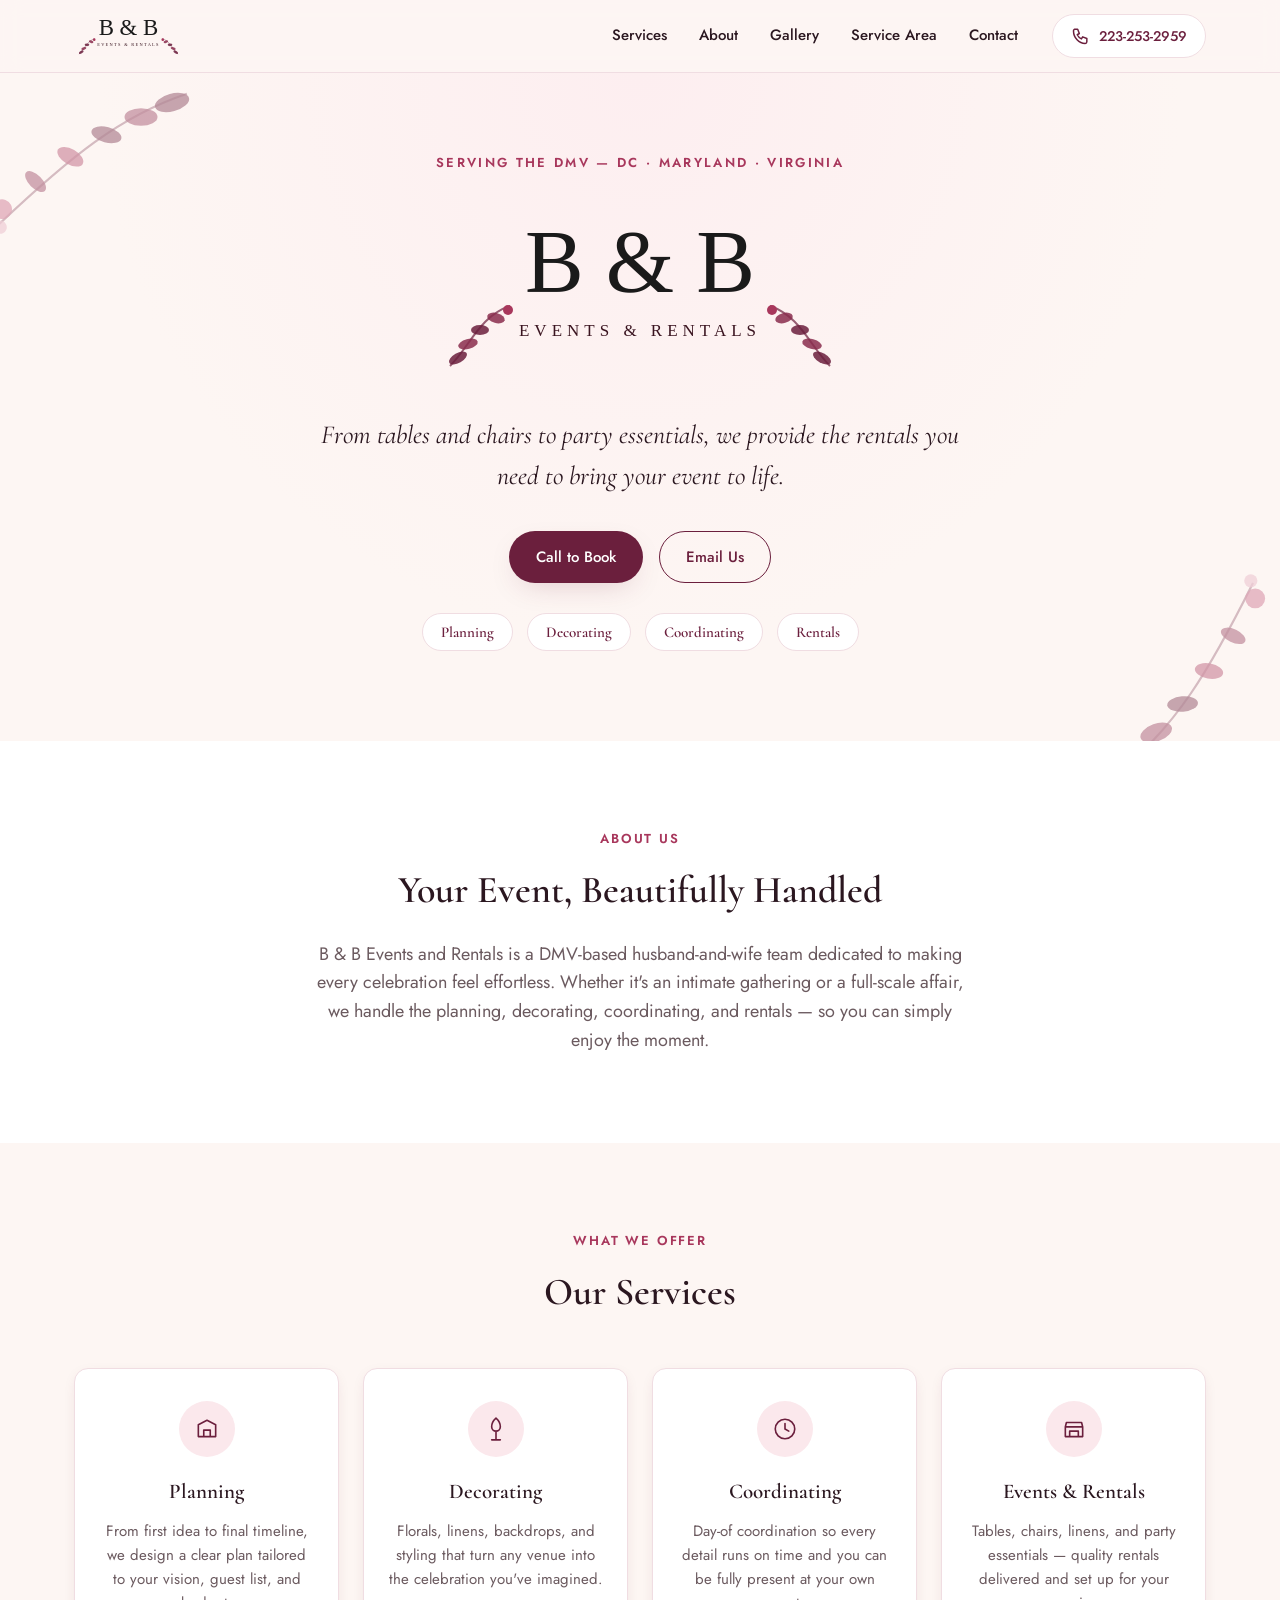
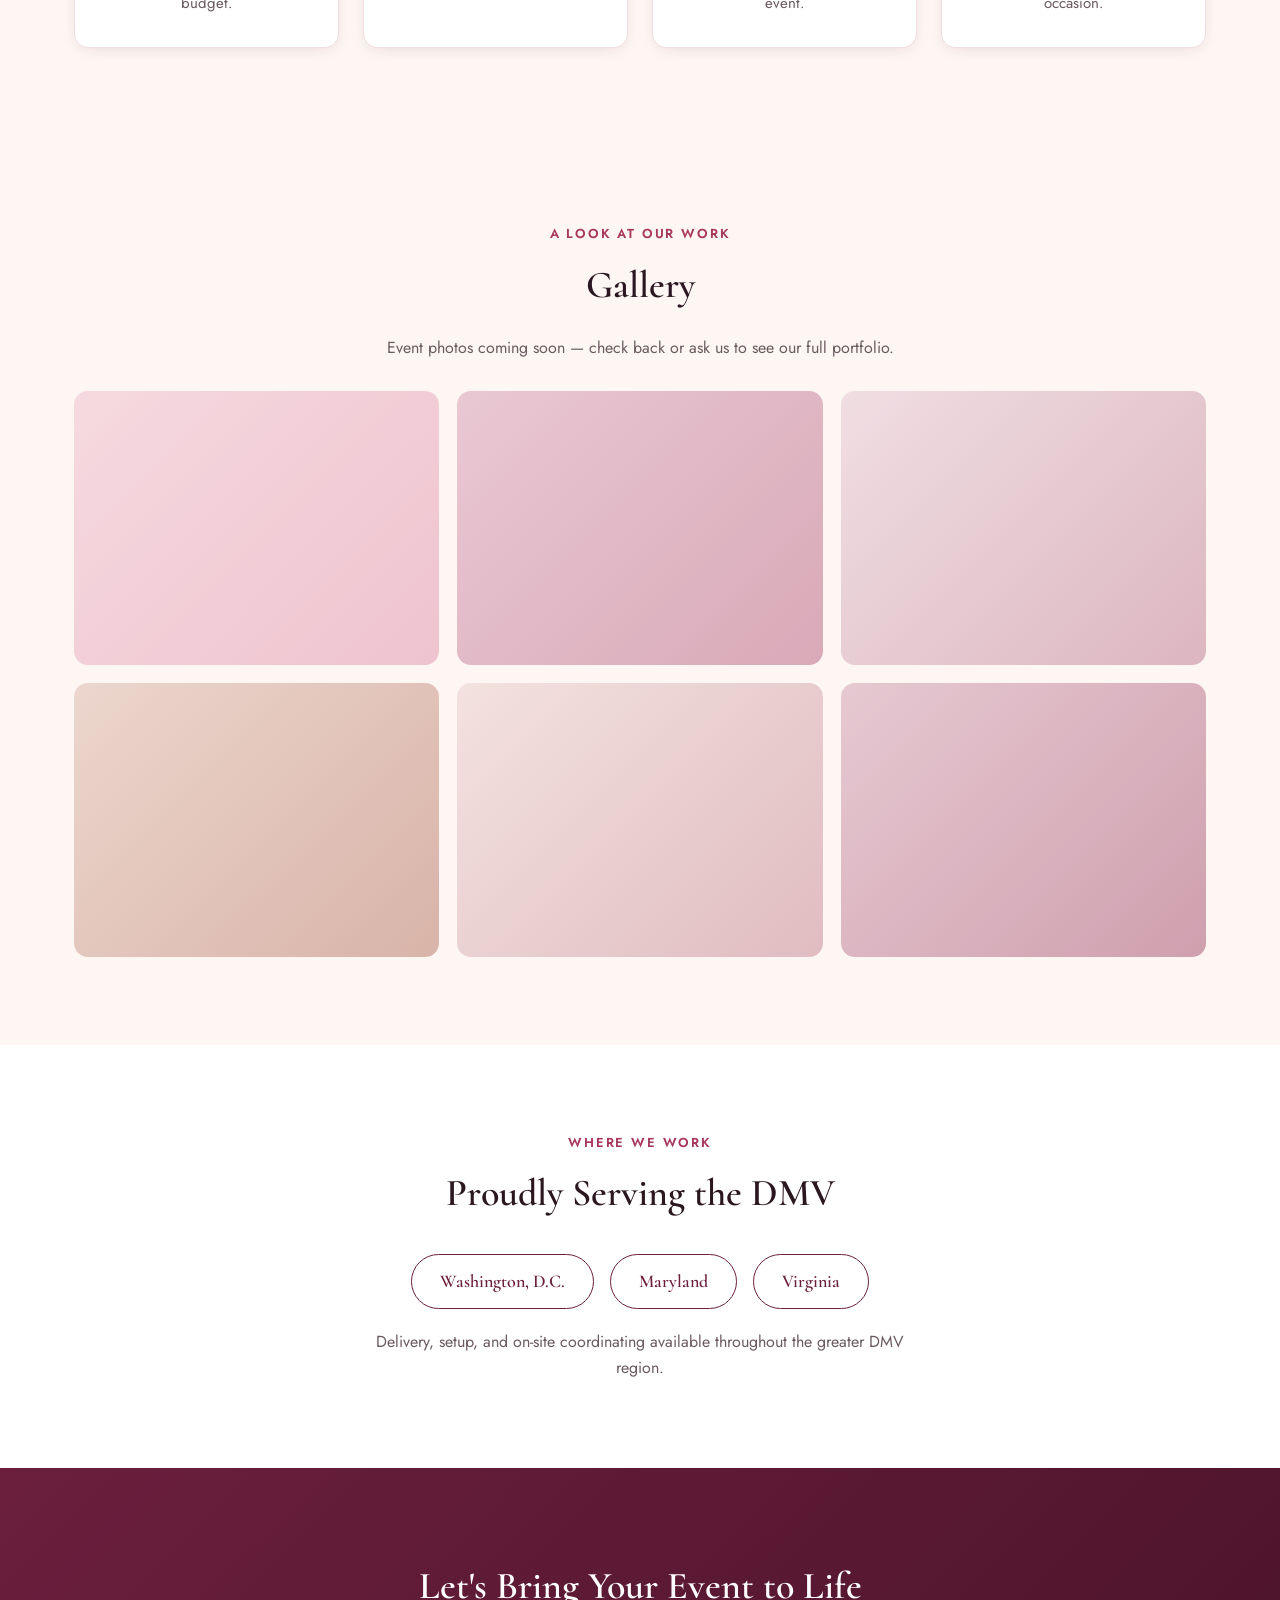
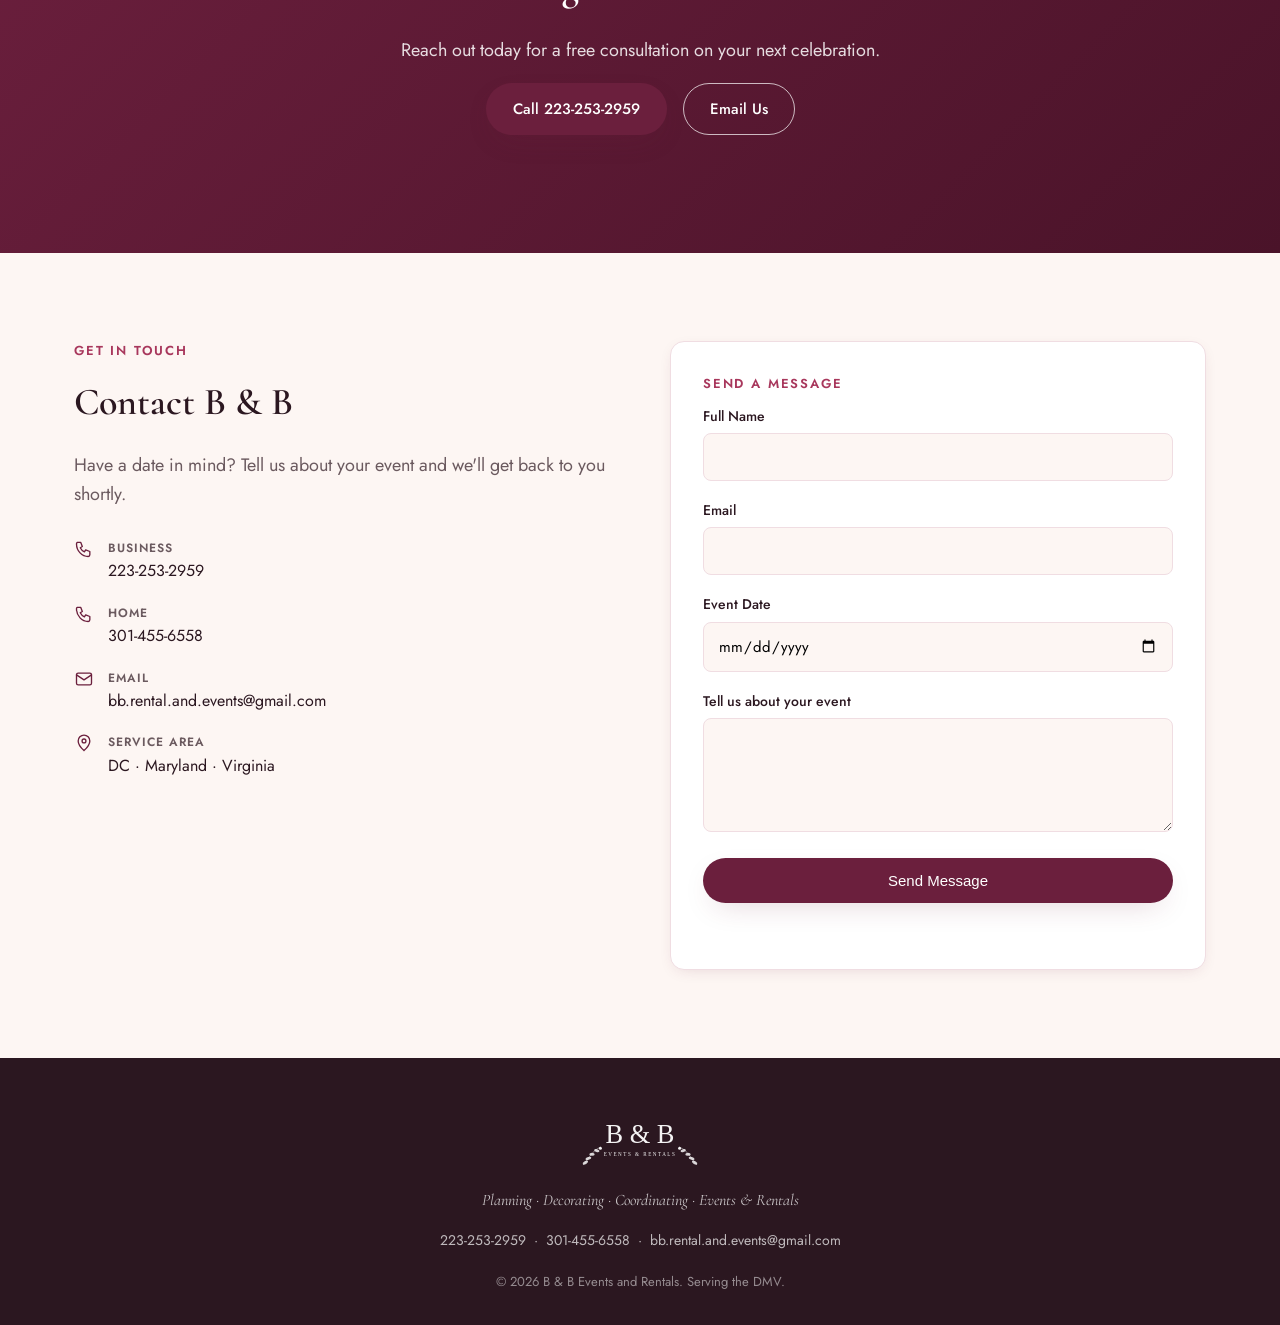
==== index.html @ 70ae2316 "Initial site: B & B Events and Rentals marketing site + flyer Static single-page site (planning/deco" ====
<!DOCTYPE html>
<html lang="en">
<head>
<meta charset="UTF-8">
<meta name="viewport" content="width=device-width, initial-scale=1">
<title>B &amp; B Events and Rentals | DMV Event Planning, Decorating &amp; Party Rentals</title>
<meta name="description" content="B &amp; B Events and Rentals — event planning, decorating, coordinating, and party rentals serving Washington DC, Maryland &amp; Virginia (the DMV). From tables and chairs to party essentials, we bring your event to life. Call 223-253-2959.">
<meta name="keywords" content="event planning DMV, party rentals DC Maryland Virginia, event decorating, event coordinating, table and chair rentals, wedding rentals DMV, party rental company">
<meta name="robots" content="index, follow">
<meta name="author" content="B & B Events and Rentals">
<meta name="theme-color" content="#6b1f3d">
<link rel="canonical" href="https://bb-events-rentals.netlify.app/">

<!-- Open Graph -->
<meta property="og:type" content="website">
<meta property="og:site_name" content="B & B Events and Rentals">
<meta property="og:title" content="B & B Events and Rentals | DMV Event Planning, Decorating & Party Rentals">
<meta property="og:description" content="From tables and chairs to party essentials, we provide the rentals you need to bring your event to life. Serving DC, Maryland & Virginia.">
<meta property="og:url" content="https://bb-events-rentals.netlify.app/">
<meta property="og:image" content="https://bb-events-rentals.netlify.app/assets/og-image.png">
<meta property="og:image:width" content="1200">
<meta property="og:image:height" content="630">
<meta property="og:image:alt" content="B & B Events and Rentals logo with tagline">
<meta property="og:locale" content="en_US">

<!-- Twitter -->
<meta name="twitter:card" content="summary_large_image">
<meta name="twitter:title" content="B & B Events and Rentals | DMV Event Planning, Decorating & Party Rentals">
<meta name="twitter:description" content="From tables and chairs to party essentials, we provide the rentals you need to bring your event to life. Serving DC, Maryland & Virginia.">
<meta name="twitter:image" content="https://bb-events-rentals.netlify.app/assets/og-image.png">

<link rel="icon" href="assets/favicon.svg" type="image/svg+xml">
<link rel="preconnect" href="https://fonts.googleapis.com">
<link rel="preconnect" href="https://fonts.gstatic.com" crossorigin>
<link href="https://fonts.googleapis.com/css2?family=Great+Vibes&family=Cormorant:ital,wght@0,400;0,500;0,600;1,400&family=Jost:wght@300;400;500;600&display=swap" rel="stylesheet">
<link rel="stylesheet" href="styles.css">

<script type="application/ld+json">
{
  "@context": "https://schema.org",
  "@type": "LocalBusiness",
  "name": "B & B Events and Rentals",
  "description": "Event planning, decorating, coordinating, and party rental company serving the DMV area.",
  "image": "https://bb-events-rentals.netlify.app/assets/og-image.png",
  "url": "https://bb-events-rentals.netlify.app/",
  "telephone": "+1-223-253-2959",
  "email": "bb.rental.and.events@gmail.com",
  "areaServed": [
    { "@type": "AdministrativeArea", "name": "Washington, D.C." },
    { "@type": "AdministrativeArea", "name": "Maryland" },
    { "@type": "AdministrativeArea", "name": "Virginia" }
  ],
  "priceRange": "$$",
  "sameAs": []
}
</script>
</head>
<body>

<a class="skip-link" href="#main">Skip to content</a>

<header class="site-header" id="siteHeader">
  <div class="wrap header-inner">
    <a href="#top" class="brand" aria-label="B and B Events and Rentals home">
      <img src="assets/logo.svg" alt="B &amp; B Events and Rentals" class="brand-mark">
    </a>

    <nav class="nav" aria-label="Primary">
      <a href="#services">Services</a>
      <a href="#about">About</a>
      <a href="#gallery">Gallery</a>
      <a href="#area">Service Area</a>
      <a href="#contact">Contact</a>
    </nav>

    <a class="btn btn-call header-cta" href="tel:2232532959">
      <svg class="icon" viewBox="0 0 24 24" fill="none" stroke="currentColor" stroke-width="1.8"><path d="M4 4h4l2 5-2.5 1.5a11 11 0 0 0 5 5L14 13l5 2v4a2 2 0 0 1-2 2C9.7 21 3 14.3 3 6a2 2 0 0 1 1-2Z" stroke-linecap="round" stroke-linejoin="round"/></svg>
      <span>223-253-2959</span>
    </a>

    <button class="nav-toggle" id="navToggle" aria-label="Open menu" aria-expanded="false" aria-controls="mobileNav">
      <svg viewBox="0 0 24 24" fill="none" stroke="currentColor" stroke-width="1.8"><path d="M3 6h18M3 12h18M3 18h18" stroke-linecap="round"/></svg>
    </button>
  </div>

  <nav class="mobile-nav" id="mobileNav" aria-label="Mobile">
    <a href="#services">Services</a>
    <a href="#about">About</a>
    <a href="#gallery">Gallery</a>
    <a href="#area">Service Area</a>
    <a href="#contact">Contact</a>
    <a href="tel:2232532959" class="btn btn-call">Call 223-253-2959</a>
  </nav>
</header>

<main id="main">

  <section class="hero" id="top">
    <div class="hero-florals" aria-hidden="true">
      <svg viewBox="0 0 200 200" class="floral floral-tl"><use href="assets/sprites.svg#spray"/></svg>
      <svg viewBox="0 0 200 200" class="floral floral-br"><use href="assets/sprites.svg#spray"/></svg>
    </div>
    <div class="wrap hero-inner">
      <p class="eyebrow">Serving the DMV — DC · Maryland · Virginia</p>
      <img src="assets/logo.svg" alt="B &amp; B Events and Rentals" class="hero-logo">
      <p class="hero-tagline">From tables and chairs to party essentials, we provide the rentals you need to bring your event to life.</p>
      <div class="hero-actions">
        <a href="tel:2232532959" class="btn btn-primary">Call to Book</a>
        <a href="mailto:bb.rental.and.events@gmail.com" class="btn btn-ghost">Email Us</a>
      </div>
      <ul class="hero-tags" aria-label="Our services">
        <li>Planning</li>
        <li>Decorating</li>
        <li>Coordinating</li>
        <li>Rentals</li>
      </ul>
    </div>
  </section>

  <section class="section about" id="about">
    <div class="wrap about-inner">
      <p class="kicker">About Us</p>
      <h2>Your Event, Beautifully Handled</h2>
      <p class="lede">B &amp; B Events and Rentals is a DMV-based husband-and-wife team dedicated to making every celebration feel effortless. Whether it's an intimate gathering or a full-scale affair, we handle the planning, decorating, coordinating, and rentals — so you can simply enjoy the moment.</p>
    </div>
  </section>

  <section class="section services" id="services">
    <div class="wrap">
      <p class="kicker center">What We Offer</p>
      <h2 class="center">Our Services</h2>
      <div class="service-grid">

        <article class="service-card">
          <span class="service-icon" aria-hidden="true">
            <svg viewBox="0 0 24 24" fill="none" stroke="currentColor" stroke-width="1.5"><path d="M4 19V8l8-4 8 4v11M4 19h16M4 19v0M9 19v-6h6v6" stroke-linecap="round" stroke-linejoin="round"/></svg>
          </span>
          <h3>Planning</h3>
          <p>From first idea to final timeline, we design a clear plan tailored to your vision, guest list, and budget.</p>
        </article>

        <article class="service-card">
          <span class="service-icon" aria-hidden="true">
            <svg viewBox="0 0 24 24" fill="none" stroke="currentColor" stroke-width="1.5"><path d="M12 2s4 3.5 4 8a4 4 0 0 1-8 0c0-4.5 4-8 4-8Z M12 14v8M8 22h8" stroke-linecap="round" stroke-linejoin="round"/></svg>
          </span>
          <h3>Decorating</h3>
          <p>Florals, linens, backdrops, and styling that turn any venue into the celebration you've imagined.</p>
        </article>

        <article class="service-card">
          <span class="service-icon" aria-hidden="true">
            <svg viewBox="0 0 24 24" fill="none" stroke="currentColor" stroke-width="1.5"><circle cx="12" cy="12" r="9"/><path d="M12 7v5l3.5 2" stroke-linecap="round" stroke-linejoin="round"/></svg>
          </span>
          <h3>Coordinating</h3>
          <p>Day-of coordination so every detail runs on time and you can be fully present at your own event.</p>
        </article>

        <article class="service-card">
          <span class="service-icon" aria-hidden="true">
            <svg viewBox="0 0 24 24" fill="none" stroke="currentColor" stroke-width="1.5"><path d="M4 10h16M4 10l1-4h14l1 4M4 10v9h16v-9M8 19v-5h8v5" stroke-linecap="round" stroke-linejoin="round"/></svg>
          </span>
          <h3>Events &amp; Rentals</h3>
          <p>Tables, chairs, linens, and party essentials — quality rentals delivered and set up for your occasion.</p>
        </article>

      </div>
    </div>
  </section>

  <section class="section gallery" id="gallery">
    <div class="wrap">
      <p class="kicker center">A Look at Our Work</p>
      <h2 class="center">Gallery</h2>
      <p class="center gallery-note">Event photos coming soon — check back or ask us to see our full portfolio.</p>
      <div class="gallery-grid">
        <div class="gallery-tile g1"></div>
        <div class="gallery-tile g2"></div>
        <div class="gallery-tile g3"></div>
        <div class="gallery-tile g4"></div>
        <div class="gallery-tile g5"></div>
        <div class="gallery-tile g6"></div>
      </div>
    </div>
  </section>

  <section class="section area" id="area">
    <div class="wrap area-inner">
      <p class="kicker center">Where We Work</p>
      <h2 class="center">Proudly Serving the DMV</h2>
      <div class="area-badges">
        <span class="area-badge">Washington, D.C.</span>
        <span class="area-badge">Maryland</span>
        <span class="area-badge">Virginia</span>
      </div>
      <p class="center area-note">Delivery, setup, and on-site coordinating available throughout the greater DMV region.</p>
    </div>
  </section>

  <section class="section cta-band">
    <div class="wrap cta-inner">
      <h2>Let's Bring Your Event to Life</h2>
      <p>Reach out today for a free consultation on your next celebration.</p>
      <div class="hero-actions">
        <a href="tel:2232532959" class="btn btn-primary">Call 223-253-2959</a>
        <a href="mailto:bb.rental.and.events@gmail.com" class="btn btn-ghost light">Email Us</a>
      </div>
    </div>
  </section>

  <section class="section contact" id="contact">
    <div class="wrap contact-grid">
      <div class="contact-info">
        <p class="kicker">Get In Touch</p>
        <h2>Contact B &amp; B</h2>
        <p class="lede">Have a date in mind? Tell us about your event and we'll get back to you shortly.</p>

        <ul class="contact-list">
          <li>
            <svg class="icon" viewBox="0 0 24 24" fill="none" stroke="currentColor" stroke-width="1.6"><path d="M4 4h4l2 5-2.5 1.5a11 11 0 0 0 5 5L14 13l5 2v4a2 2 0 0 1-2 2C9.7 21 3 14.3 3 6a2 2 0 0 1 1-2Z" stroke-linecap="round" stroke-linejoin="round"/></svg>
            <div>
              <span class="label">Business</span>
              <a href="tel:2232532959">223-253-2959</a>
            </div>
          </li>
          <li>
            <svg class="icon" viewBox="0 0 24 24" fill="none" stroke="currentColor" stroke-width="1.6"><path d="M4 4h4l2 5-2.5 1.5a11 11 0 0 0 5 5L14 13l5 2v4a2 2 0 0 1-2 2C9.7 21 3 14.3 3 6a2 2 0 0 1 1-2Z" stroke-linecap="round" stroke-linejoin="round"/></svg>
            <div>
              <span class="label">Home</span>
              <a href="tel:3014556558">301-455-6558</a>
            </div>
          </li>
          <li>
            <svg class="icon" viewBox="0 0 24 24" fill="none" stroke="currentColor" stroke-width="1.6"><rect x="3" y="5" width="18" height="14" rx="2"/><path d="m3 7 9 6 9-6" stroke-linecap="round" stroke-linejoin="round"/></svg>
            <div>
              <span class="label">Email</span>
              <a href="mailto:bb.rental.and.events@gmail.com">bb.rental.and.events@gmail.com</a>
            </div>
          </li>
          <li>
            <svg class="icon" viewBox="0 0 24 24" fill="none" stroke="currentColor" stroke-width="1.6"><path d="M12 21s7-6.2 7-11.5A7 7 0 0 0 5 9.5C5 14.8 12 21 12 21Z"/><circle cx="12" cy="9.5" r="2.3"/></svg>
            <div>
              <span class="label">Service Area</span>
              <span>DC · Maryland · Virginia</span>
            </div>
          </li>
        </ul>
      </div>

      <form class="contact-form" id="contactForm" novalidate>
        <p class="kicker">Send a Message</p>
        <div class="field">
          <label for="name">Full Name</label>
          <input type="text" id="name" name="name" required autocomplete="name">
        </div>
        <div class="field">
          <label for="email">Email</label>
          <input type="email" id="email" name="email" required autocomplete="email">
        </div>
        <div class="field">
          <label for="eventDate">Event Date</label>
          <input type="date" id="eventDate" name="eventDate">
        </div>
        <div class="field">
          <label for="message">Tell us about your event</label>
          <textarea id="message" name="message" rows="4" required></textarea>
        </div>
        <button type="submit" class="btn btn-primary full">Send Message</button>
        <p class="form-note" id="formNote" role="status" aria-live="polite"></p>
      </form>
    </div>
  </section>

</main>

<footer class="site-footer">
  <div class="wrap footer-inner">
    <img src="assets/logo.svg" alt="B &amp; B Events and Rentals" class="footer-logo">
    <p class="footer-tagline">Planning · Decorating · Coordinating · Events &amp; Rentals</p>
    <p class="footer-contact">223-253-2959 &nbsp;·&nbsp; 301-455-6558 &nbsp;·&nbsp; bb.rental.and.events@gmail.com</p>
    <p class="footer-copy">&copy; <span id="year"></span> B &amp; B Events and Rentals. Serving the DMV.</p>
  </div>
</footer>

<script src="script.js"></script>
</body>
</html>
---- styles.css ----
:root {
  --color-primary: #6b1f3d;
  --color-primary-light: #8a2d4e;
  --color-accent: #a8375c;
  --color-gold: #a16207;
  --color-background: #fdf6f3;
  --color-surface: #ffffff;
  --color-foreground: #2b1720;
  --color-muted-fg: #6b5a5f;
  --color-border: #f0dde2;
  --font-script: 'Great Vibes', cursive;
  --font-serif: 'Cormorant', serif;
  --font-sans: 'Jost', sans-serif;
  --radius: 14px;
  --shadow-soft: 0 10px 30px -12px rgba(107, 31, 61, 0.25);
  --shadow-card: 0 4px 16px -6px rgba(107, 31, 61, 0.18);
  --ease: cubic-bezier(0.22, 1, 0.36, 1);
}

* { box-sizing: border-box; }
html { scroll-behavior: smooth; }

@media (prefers-reduced-motion: reduce) {
  html { scroll-behavior: auto; }
  * { animation-duration: 0.01ms !important; transition-duration: 0.01ms !important; }
}

body {
  margin: 0;
  font-family: var(--font-sans);
  font-size: 16px;
  line-height: 1.6;
  color: var(--color-foreground);
  background: var(--color-background);
}

h1, h2, h3 { font-family: var(--font-serif); font-weight: 600; margin: 0 0 0.5em; }
p { margin: 0 0 1em; }
a { color: inherit; text-decoration: none; }
img { max-width: 100%; display: block; }

.skip-link {
  position: absolute;
  left: -999px;
  top: 0;
  background: var(--color-primary);
  color: #fff;
  padding: 10px 16px;
  z-index: 1000;
  border-radius: 0 0 8px 0;
}
.skip-link:focus { left: 0; }

.wrap {
  max-width: 1180px;
  margin: 0 auto;
  padding: 0 24px;
}

.kicker {
  font-family: var(--font-sans);
  text-transform: uppercase;
  letter-spacing: 0.14em;
  font-size: 13px;
  font-weight: 600;
  color: var(--color-accent);
  margin-bottom: 10px;
}
.kicker.center, h2.center, .gallery-note.center, .area-note.center { text-align: center; }

.lede { font-size: 18px; color: var(--color-muted-fg); max-width: 60ch; }

.icon { width: 20px; height: 20px; flex-shrink: 0; }

/* Buttons */
.btn {
  display: inline-flex;
  align-items: center;
  justify-content: center;
  gap: 8px;
  padding: 13px 26px;
  border-radius: 999px;
  font-weight: 500;
  font-size: 15px;
  cursor: pointer;
  border: 1px solid transparent;
  transition: transform 200ms var(--ease), box-shadow 200ms var(--ease), background 200ms var(--ease), color 200ms var(--ease);
  min-height: 44px;
}
.btn:hover { transform: translateY(-2px); }
.btn:focus-visible { outline: 3px solid var(--color-gold); outline-offset: 2px; }

.btn-primary {
  background: var(--color-primary);
  color: #fff;
  box-shadow: var(--shadow-soft);
}
.btn-primary:hover { background: var(--color-primary-light); }

.btn-ghost {
  background: transparent;
  color: var(--color-primary);
  border-color: var(--color-primary);
}
.btn-ghost:hover { background: rgba(107, 31, 61, 0.06); }
.btn-ghost.light { color: #fff; border-color: rgba(255,255,255,0.7); }
.btn-ghost.light:hover { background: rgba(255,255,255,0.12); }

.btn-call {
  background: var(--color-surface);
  color: var(--color-primary);
  border: 1px solid var(--color-border);
  font-size: 14px;
  padding: 10px 18px;
}
.btn-call:hover { background: var(--color-background); }

.btn.full { width: 100%; }

/* Header */
.site-header {
  position: sticky;
  top: 0;
  z-index: 100;
  background: rgba(253, 246, 243, 0.9);
  backdrop-filter: blur(10px);
  border-bottom: 1px solid var(--color-border);
}
.header-inner {
  display: flex;
  align-items: center;
  gap: 24px;
  padding-top: 10px;
  padding-bottom: 10px;
}
.brand-mark { height: 52px; width: auto; }
.nav { display: flex; gap: 28px; margin-left: auto; }
.nav a {
  font-size: 15px;
  font-weight: 500;
  color: var(--color-foreground);
  padding: 8px 2px;
  border-bottom: 2px solid transparent;
  transition: border-color 200ms var(--ease), color 200ms var(--ease);
}
.nav a:hover { color: var(--color-primary); border-color: var(--color-primary); }

.header-cta { margin-left: 8px; }

.nav-toggle {
  display: none;
  background: none;
  border: none;
  width: 44px;
  height: 44px;
  align-items: center;
  justify-content: center;
  color: var(--color-primary);
  cursor: pointer;
  margin-left: auto;
}
.nav-toggle svg { width: 26px; height: 26px; }

.mobile-nav {
  display: none;
  flex-direction: column;
  gap: 4px;
  padding: 12px 24px 20px;
  border-top: 1px solid var(--color-border);
}
.mobile-nav a {
  padding: 12px 4px;
  font-size: 16px;
  font-weight: 500;
  border-bottom: 1px solid var(--color-border);
}
.mobile-nav .btn { margin-top: 10px; }
.mobile-nav.open { display: flex; }

/* Hero */
.hero {
  position: relative;
  overflow: hidden;
  padding: 80px 0 90px;
  background: radial-gradient(ellipse at top, #fdeef0 0%, var(--color-background) 60%);
  text-align: center;
}
.hero-florals { position: absolute; inset: 0; pointer-events: none; }
.floral { position: absolute; width: 220px; height: 220px; opacity: 0.5; }
.floral-tl { top: -30px; left: -50px; transform: rotate(200deg); }
.floral-br { bottom: -40px; right: -50px; }

.hero-inner { position: relative; z-index: 1; }
.eyebrow {
  font-size: 13px;
  letter-spacing: 0.18em;
  text-transform: uppercase;
  color: var(--color-accent);
  font-weight: 600;
  margin-bottom: 22px;
}
.hero-logo { max-width: 420px; width: 80%; margin: 0 auto 18px; }
.hero-tagline {
  font-family: var(--font-serif);
  font-style: italic;
  font-size: clamp(19px, 2.4vw, 26px);
  color: var(--color-foreground);
  max-width: 640px;
  margin: 0 auto 34px;
}
.hero-actions { display: flex; gap: 16px; justify-content: center; flex-wrap: wrap; margin-bottom: 30px; }
.hero-tags {
  list-style: none;
  display: flex;
  gap: 14px;
  justify-content: center;
  flex-wrap: wrap;
  padding: 0;
  margin: 0;
}
.hero-tags li {
  font-family: var(--font-serif);
  font-weight: 600;
  font-size: 15px;
  color: var(--color-primary);
  padding: 6px 18px;
  border: 1px solid var(--color-border);
  border-radius: 999px;
  background: var(--color-surface);
}

/* Sections */
.section { padding: 88px 0; }
.section h2 { font-size: clamp(28px, 3.4vw, 38px); }

.about { background: var(--color-surface); }
.about-inner { text-align: center; max-width: 760px; margin: 0 auto; }
.about-inner .lede { margin: 0 auto; }

.service-grid {
  display: grid;
  grid-template-columns: repeat(4, 1fr);
  gap: 24px;
  margin-top: 46px;
}
.service-card {
  background: var(--color-surface);
  border: 1px solid var(--color-border);
  border-radius: var(--radius);
  padding: 32px 24px;
  text-align: center;
  box-shadow: var(--shadow-card);
  transition: transform 220ms var(--ease), box-shadow 220ms var(--ease);
}
.service-card:hover { transform: translateY(-4px); box-shadow: var(--shadow-soft); }
.service-icon {
  display: inline-flex;
  align-items: center;
  justify-content: center;
  width: 56px;
  height: 56px;
  border-radius: 50%;
  background: #fbe8ec;
  color: var(--color-primary);
  margin-bottom: 18px;
}
.service-icon svg { width: 26px; height: 26px; }
.service-card h3 { font-size: 21px; }
.service-card p { color: var(--color-muted-fg); font-size: 15px; margin: 0; }

.gallery { background: var(--color-background); }
.gallery-note { color: var(--color-muted-fg); }
.gallery-grid {
  display: grid;
  grid-template-columns: repeat(3, 1fr);
  gap: 18px;
  margin-top: 30px;
}
.gallery-tile {
  aspect-ratio: 4 / 3;
  border-radius: var(--radius);
  background: linear-gradient(135deg, #f6d9e0, #eec3cf);
}
.gallery-tile.g2 { background: linear-gradient(135deg, #e9c8d3, #d9a9b8); }
.gallery-tile.g3 { background: linear-gradient(135deg, #f0dee3, #dcb6c1); }
.gallery-tile.g4 { background: linear-gradient(135deg, #ecd6cd, #d8b3a8); }
.gallery-tile.g5 { background: linear-gradient(135deg, #f3e2df, #e0bcc0); }
.gallery-tile.g6 { background: linear-gradient(135deg, #e6c9d2, #cf9fae); }

.area { background: var(--color-surface); }
.area-badges { display: flex; gap: 16px; justify-content: center; flex-wrap: wrap; margin: 30px 0 20px; }
.area-badge {
  font-family: var(--font-serif);
  font-weight: 600;
  font-size: 18px;
  padding: 12px 28px;
  border-radius: 999px;
  border: 1px solid var(--color-primary);
  color: var(--color-primary);
}
.area-note { color: var(--color-muted-fg); max-width: 560px; margin: 0 auto; }

.cta-band {
  background: linear-gradient(135deg, var(--color-primary), #4a1329);
  color: #fff;
  text-align: center;
}
.cta-band h2 { color: #fff; }
.cta-band p { color: rgba(255,255,255,0.85); font-size: 18px; }

.contact { background: var(--color-background); }
.contact-grid {
  display: grid;
  grid-template-columns: 1fr 1fr;
  gap: 60px;
  align-items: start;
}
.contact-list { list-style: none; padding: 0; margin: 30px 0 0; display: flex; flex-direction: column; gap: 20px; }
.contact-list li { display: flex; align-items: flex-start; gap: 14px; color: var(--color-primary); }
.contact-list .label { display: block; font-size: 12px; text-transform: uppercase; letter-spacing: 0.08em; color: var(--color-muted-fg); font-weight: 600; }
.contact-list a, .contact-list span:not(.label) { font-size: 16px; color: var(--color-foreground); }
.contact-list a:hover { color: var(--color-primary); text-decoration: underline; }

.contact-form {
  background: var(--color-surface);
  border: 1px solid var(--color-border);
  border-radius: var(--radius);
  padding: 32px;
  box-shadow: var(--shadow-card);
}
.field { margin-bottom: 18px; }
.field label { display: block; font-size: 14px; font-weight: 500; margin-bottom: 6px; }
.field input, .field textarea {
  width: 100%;
  padding: 12px 14px;
  border: 1px solid var(--color-border);
  border-radius: 8px;
  font-family: var(--font-sans);
  font-size: 15px;
  background: var(--color-background);
  min-height: 44px;
  transition: border-color 200ms var(--ease), box-shadow 200ms var(--ease);
}
.field textarea { min-height: 100px; resize: vertical; }
.field input:focus, .field textarea:focus {
  outline: none;
  border-color: var(--color-primary);
  box-shadow: 0 0 0 3px rgba(107, 31, 61, 0.15);
}
.form-note { margin: 14px 0 0; font-size: 14px; color: var(--color-primary); min-height: 20px; }

/* Footer */
.site-footer {
  background: #2b1720;
  color: rgba(255,255,255,0.85);
  padding: 56px 0 32px;
  text-align: center;
}
.footer-logo { height: 60px; width: auto; margin: 0 auto 14px; filter: brightness(0) invert(1); opacity: 0.95; }
.footer-tagline { font-family: var(--font-serif); font-style: italic; color: rgba(255,255,255,0.75); }
.footer-contact { font-size: 14px; color: rgba(255,255,255,0.7); }
.footer-copy { font-size: 13px; color: rgba(255,255,255,0.5); margin-top: 20px; margin-bottom: 0; }

/* Responsive */
@media (max-width: 1024px) {
  .service-grid { grid-template-columns: repeat(2, 1fr); }
}

@media (max-width: 860px) {
  .nav, .header-cta { display: none; }
  .nav-toggle { display: inline-flex; }
  .contact-grid { grid-template-columns: 1fr; gap: 40px; }
}

@media (max-width: 640px) {
  .service-grid, .gallery-grid { grid-template-columns: 1fr 1fr; }
  .section { padding: 64px 0; }
  .hero { padding: 60px 0 70px; }
  .floral { width: 140px; height: 140px; }
}

@media (max-width: 480px) {
  .gallery-grid { grid-template-columns: 1fr; }
}
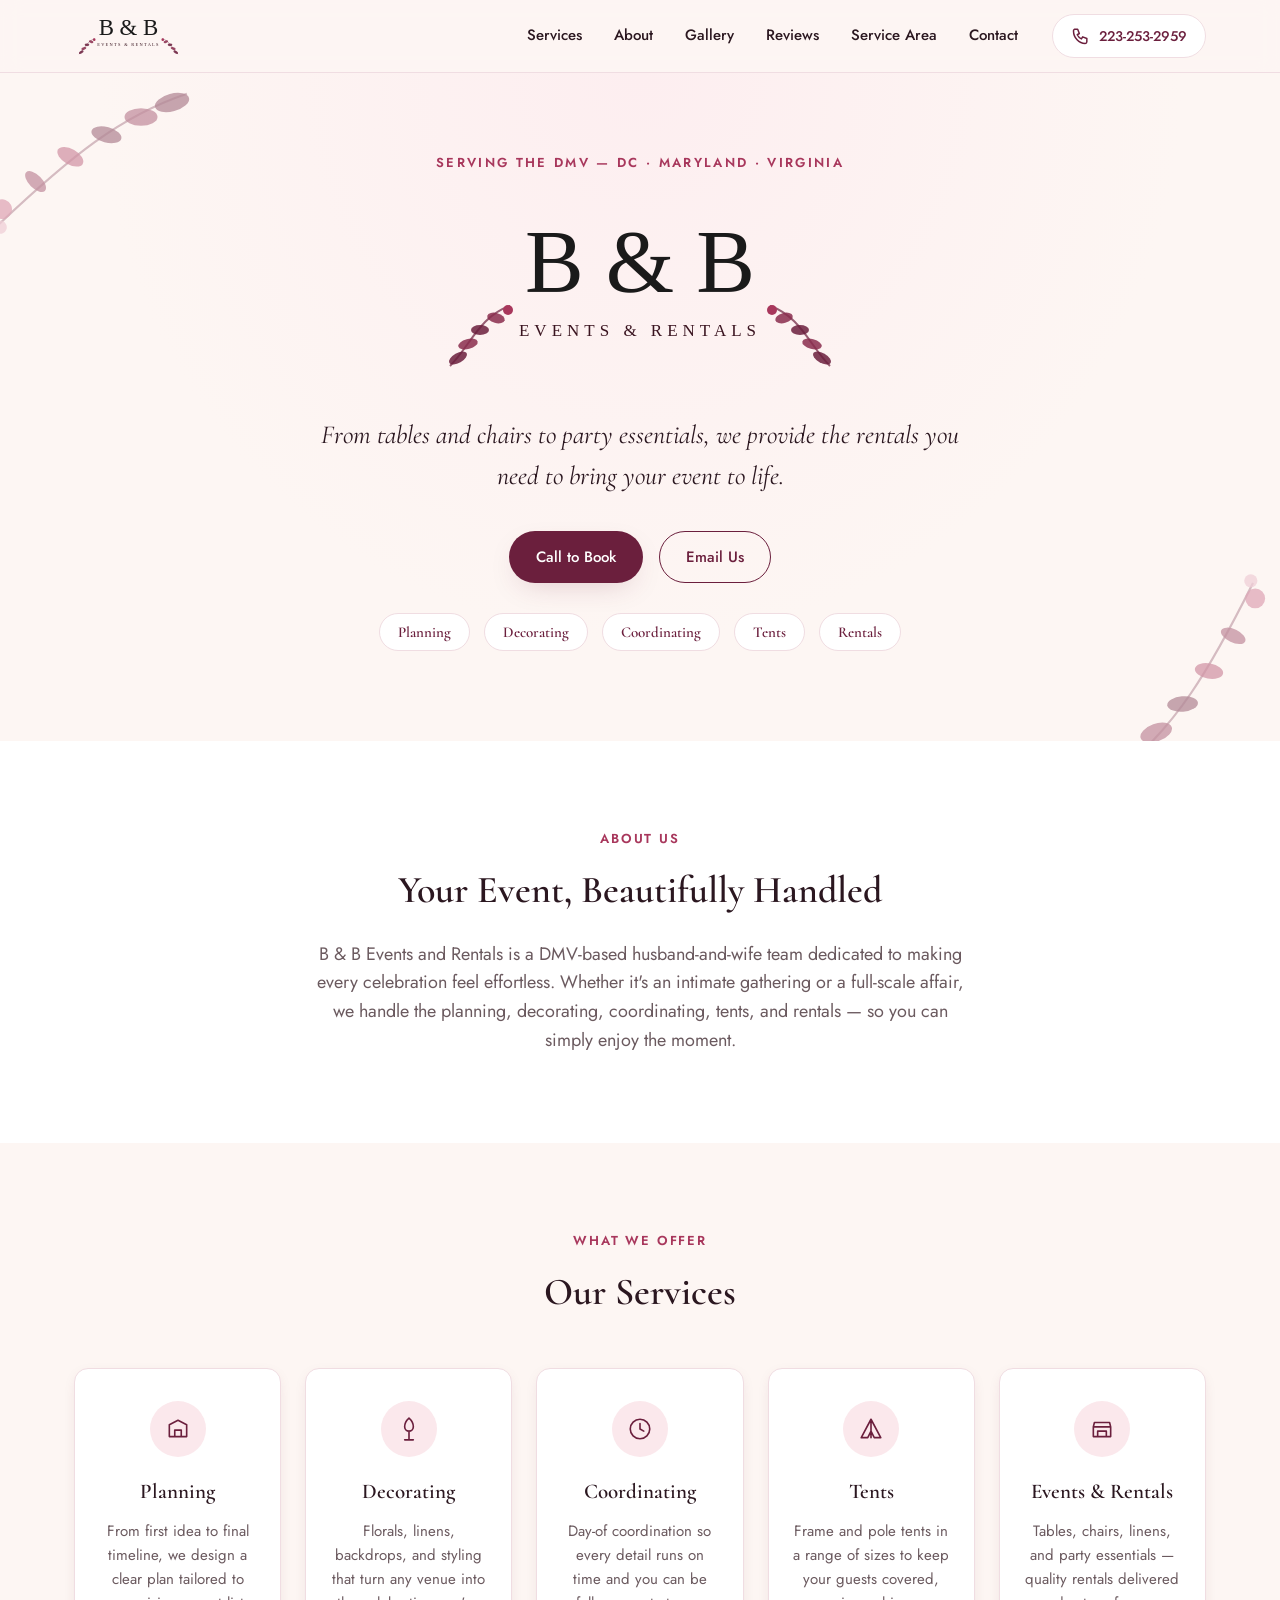
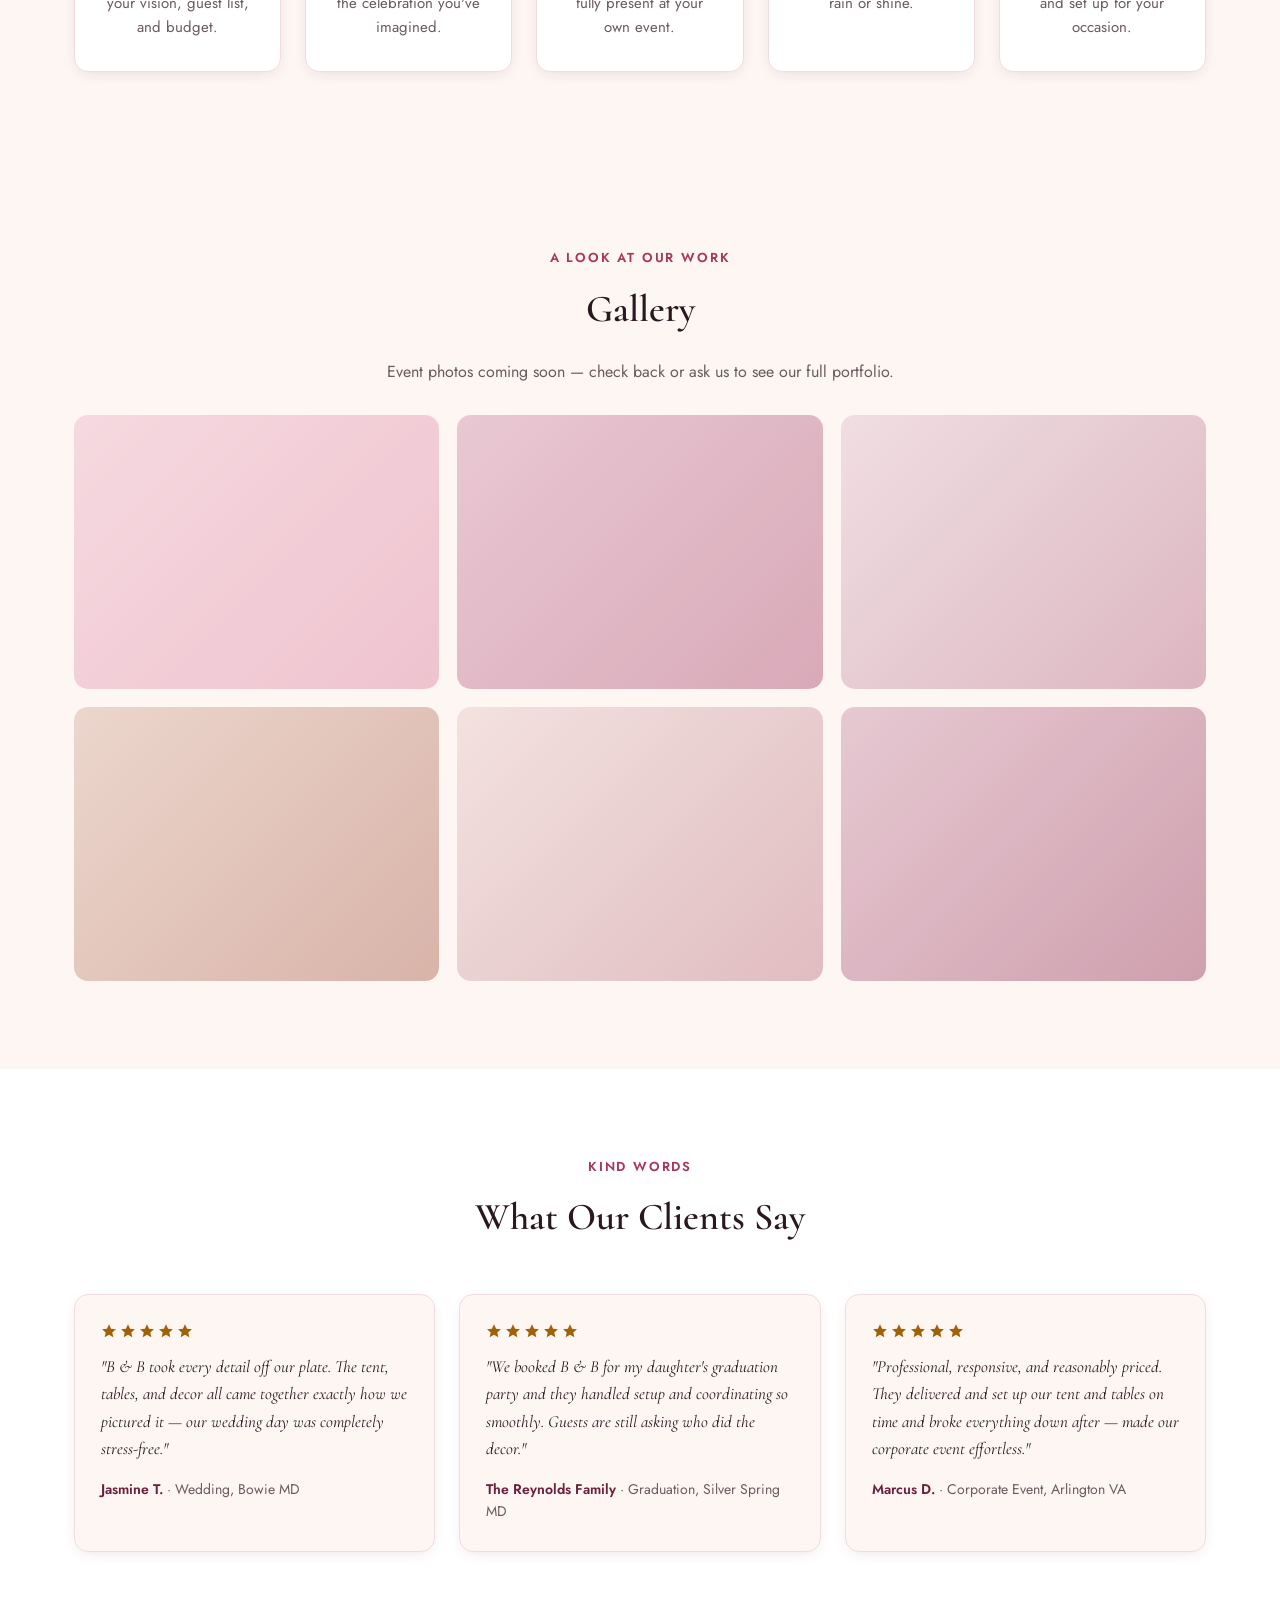
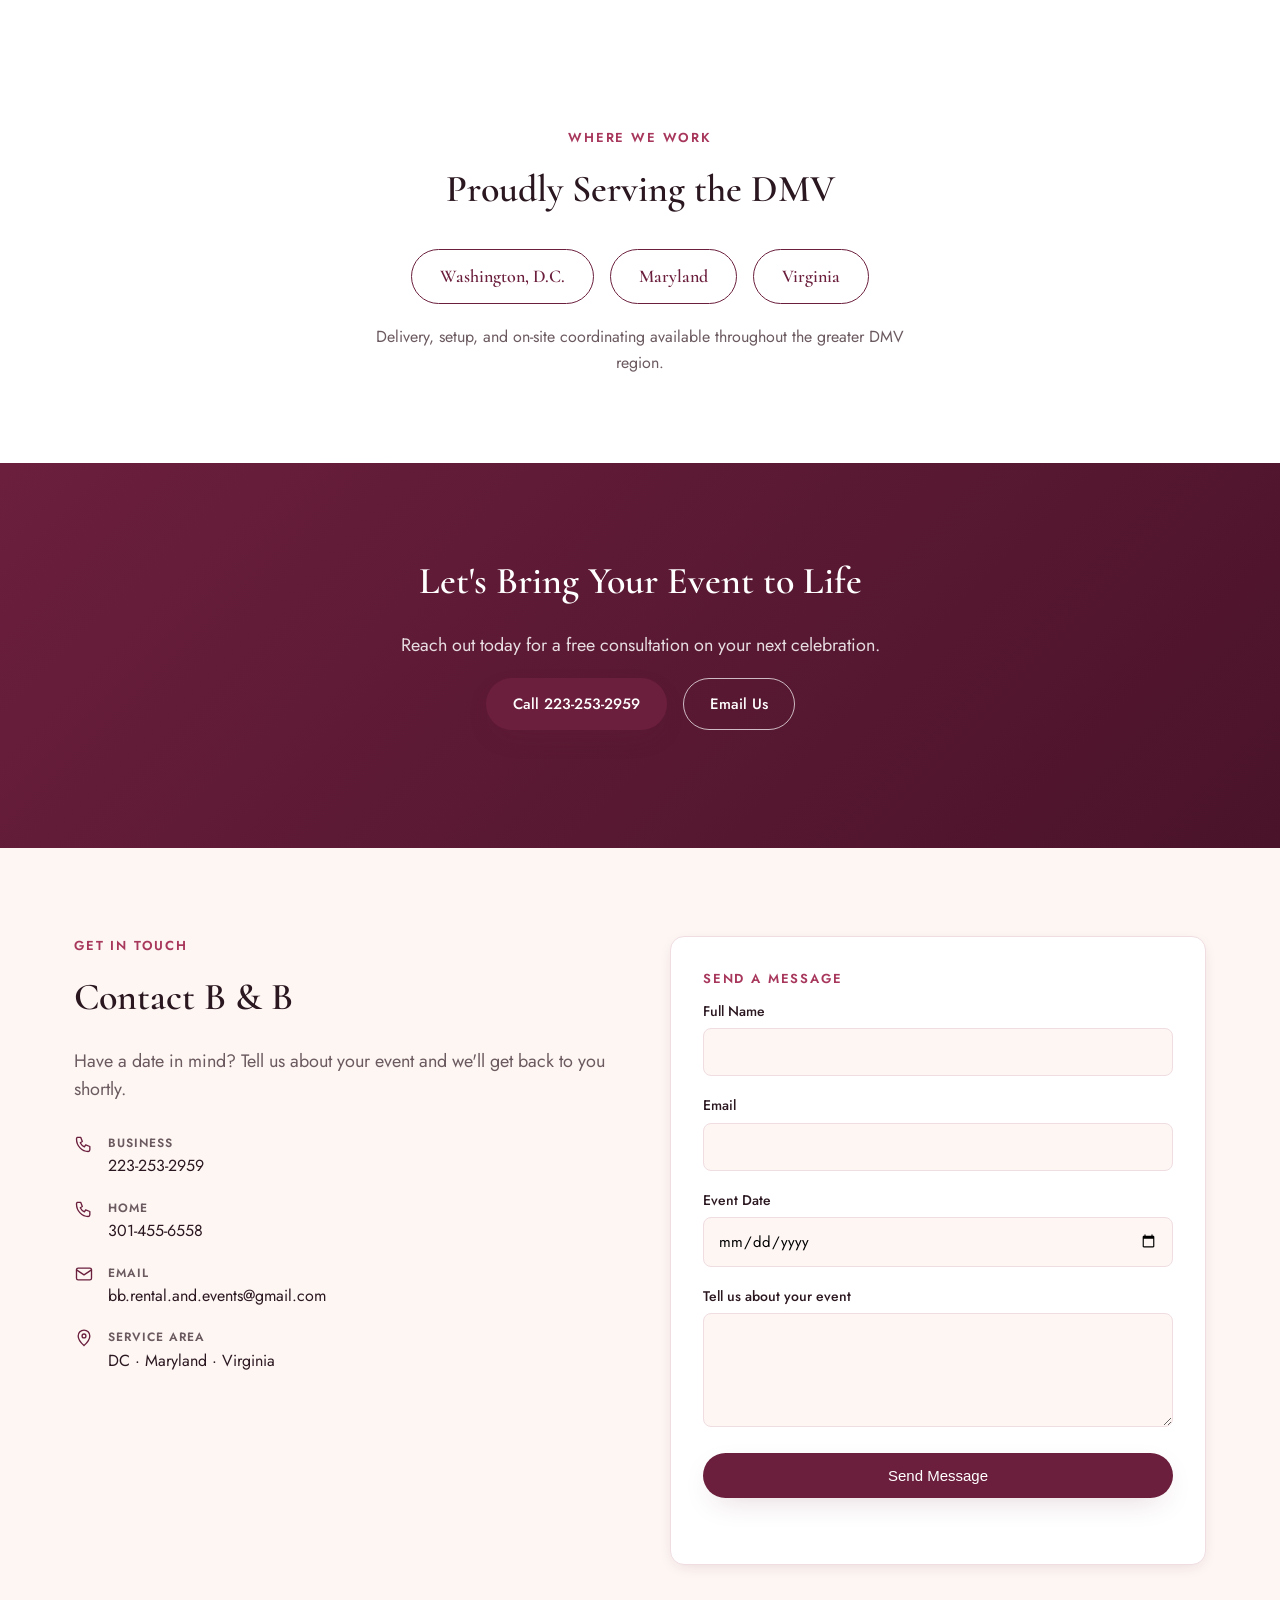
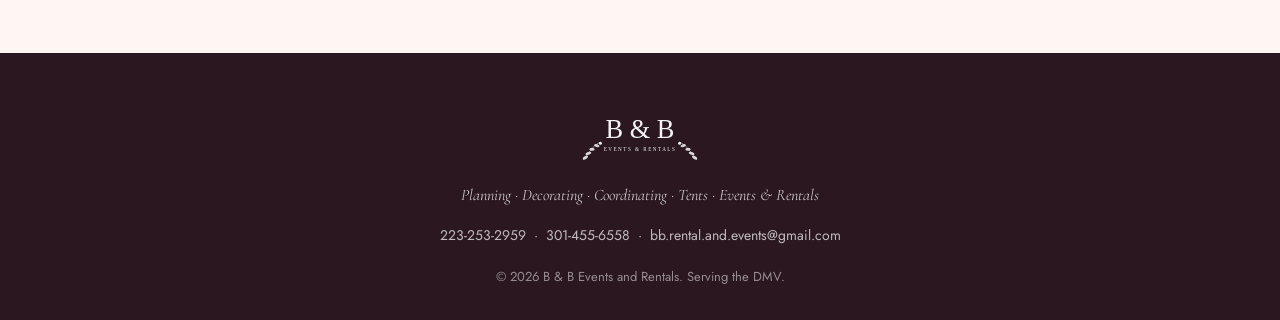
==== commit f268f4cc: "Add tent rentals and client reviews section Adds a Tents service card (site + flyer), updates copy/m" ====
--- a/index.html
+++ b/index.html
@@ -4,8 +4,8 @@
 <meta charset="UTF-8">
 <meta name="viewport" content="width=device-width, initial-scale=1">
 <title>B &amp; B Events and Rentals | DMV Event Planning, Decorating &amp; Party Rentals</title>
-<meta name="description" content="B &amp; B Events and Rentals — event planning, decorating, coordinating, and party rentals serving Washington DC, Maryland &amp; Virginia (the DMV). From tables and chairs to party essentials, we bring your event to life. Call 223-253-2959.">
-<meta name="keywords" content="event planning DMV, party rentals DC Maryland Virginia, event decorating, event coordinating, table and chair rentals, wedding rentals DMV, party rental company">
+<meta name="description" content="B &amp; B Events and Rentals — event planning, decorating, coordinating, tent, table &amp; chair rentals serving Washington DC, Maryland &amp; Virginia (the DMV). From tents to party essentials, we bring your event to life. Call 223-253-2959.">
+<meta name="keywords" content="event planning DMV, party rentals DC Maryland Virginia, tent rentals DMV, event decorating, event coordinating, table and chair rentals, wedding rentals DMV, party rental company">
 <meta name="robots" content="index, follow">
 <meta name="author" content="B & B Events and Rentals">
 <meta name="theme-color" content="#6b1f3d">
@@ -15,7 +15,7 @@
 <meta property="og:type" content="website">
 <meta property="og:site_name" content="B & B Events and Rentals">
 <meta property="og:title" content="B & B Events and Rentals | DMV Event Planning, Decorating & Party Rentals">
-<meta property="og:description" content="From tables and chairs to party essentials, we provide the rentals you need to bring your event to life. Serving DC, Maryland & Virginia.">
+<meta property="og:description" content="From tents to tables and chairs, we provide the rentals you need to bring your event to life. Serving DC, Maryland & Virginia.">
 <meta property="og:url" content="https://bb-events-rentals.netlify.app/">
 <meta property="og:image" content="https://bb-events-rentals.netlify.app/assets/og-image.png">
 <meta property="og:image:width" content="1200">
@@ -26,7 +26,7 @@
 <!-- Twitter -->
 <meta name="twitter:card" content="summary_large_image">
 <meta name="twitter:title" content="B & B Events and Rentals | DMV Event Planning, Decorating & Party Rentals">
-<meta name="twitter:description" content="From tables and chairs to party essentials, we provide the rentals you need to bring your event to life. Serving DC, Maryland & Virginia.">
+<meta name="twitter:description" content="From tents to tables and chairs, we provide the rentals you need to bring your event to life. Serving DC, Maryland & Virginia.">
 <meta name="twitter:image" content="https://bb-events-rentals.netlify.app/assets/og-image.png">
 
 <link rel="icon" href="assets/favicon.svg" type="image/svg+xml">
@@ -40,7 +40,7 @@
   "@context": "https://schema.org",
   "@type": "LocalBusiness",
   "name": "B & B Events and Rentals",
-  "description": "Event planning, decorating, coordinating, and party rental company serving the DMV area.",
+  "description": "Event planning, decorating, coordinating, tent rentals, and party rental company serving the DMV area.",
   "image": "https://bb-events-rentals.netlify.app/assets/og-image.png",
   "url": "https://bb-events-rentals.netlify.app/",
   "telephone": "+1-223-253-2959",
@@ -69,6 +69,7 @@
       <a href="#services">Services</a>
       <a href="#about">About</a>
       <a href="#gallery">Gallery</a>
+      <a href="#reviews">Reviews</a>
       <a href="#area">Service Area</a>
       <a href="#contact">Contact</a>
     </nav>
@@ -87,6 +88,7 @@
     <a href="#services">Services</a>
     <a href="#about">About</a>
     <a href="#gallery">Gallery</a>
+    <a href="#reviews">Reviews</a>
     <a href="#area">Service Area</a>
     <a href="#contact">Contact</a>
     <a href="tel:2232532959" class="btn btn-call">Call 223-253-2959</a>
@@ -112,6 +114,7 @@
         <li>Planning</li>
         <li>Decorating</li>
         <li>Coordinating</li>
+        <li>Tents</li>
         <li>Rentals</li>
       </ul>
     </div>
@@ -121,7 +124,7 @@
     <div class="wrap about-inner">
       <p class="kicker">About Us</p>
       <h2>Your Event, Beautifully Handled</h2>
-      <p class="lede">B &amp; B Events and Rentals is a DMV-based husband-and-wife team dedicated to making every celebration feel effortless. Whether it's an intimate gathering or a full-scale affair, we handle the planning, decorating, coordinating, and rentals — so you can simply enjoy the moment.</p>
+      <p class="lede">B &amp; B Events and Rentals is a DMV-based husband-and-wife team dedicated to making every celebration feel effortless. Whether it's an intimate gathering or a full-scale affair, we handle the planning, decorating, coordinating, tents, and rentals — so you can simply enjoy the moment.</p>
     </div>
   </section>
 
@@ -153,6 +156,14 @@
           </span>
           <h3>Coordinating</h3>
           <p>Day-of coordination so every detail runs on time and you can be fully present at your own event.</p>
+        </article>
+
+        <article class="service-card">
+          <span class="service-icon" aria-hidden="true">
+            <svg viewBox="0 0 24 24" fill="none" stroke="currentColor" stroke-width="1.5"><path d="M12 3 3 20h6l3-6 3 6h6L12 3Z M12 3v17" stroke-linecap="round" stroke-linejoin="round"/></svg>
+          </span>
+          <h3>Tents</h3>
+          <p>Frame and pole tents in a range of sizes to keep your guests covered, rain or shine.</p>
         </article>
 
         <article class="service-card">
@@ -179,6 +190,53 @@
         <div class="gallery-tile g4"></div>
         <div class="gallery-tile g5"></div>
         <div class="gallery-tile g6"></div>
+      </div>
+    </div>
+  </section>
+
+  <!-- Placeholder testimonials — swap in real client quotes before launch -->
+  <section class="section reviews" id="reviews">
+    <div class="wrap">
+      <p class="kicker center">Kind Words</p>
+      <h2 class="center">What Our Clients Say</h2>
+      <div class="reviews-grid">
+
+        <article class="review-card">
+          <div class="stars" aria-hidden="true">
+            <svg viewBox="0 0 20 20" fill="currentColor"><path d="M10 1.5l2.6 5.6 6.1.6-4.6 4.1 1.3 6-5.4-3.1-5.4 3.1 1.3-6L1.3 7.7l6.1-.6L10 1.5Z"/></svg>
+            <svg viewBox="0 0 20 20" fill="currentColor"><path d="M10 1.5l2.6 5.6 6.1.6-4.6 4.1 1.3 6-5.4-3.1-5.4 3.1 1.3-6L1.3 7.7l6.1-.6L10 1.5Z"/></svg>
+            <svg viewBox="0 0 20 20" fill="currentColor"><path d="M10 1.5l2.6 5.6 6.1.6-4.6 4.1 1.3 6-5.4-3.1-5.4 3.1 1.3-6L1.3 7.7l6.1-.6L10 1.5Z"/></svg>
+            <svg viewBox="0 0 20 20" fill="currentColor"><path d="M10 1.5l2.6 5.6 6.1.6-4.6 4.1 1.3 6-5.4-3.1-5.4 3.1 1.3-6L1.3 7.7l6.1-.6L10 1.5Z"/></svg>
+            <svg viewBox="0 0 20 20" fill="currentColor"><path d="M10 1.5l2.6 5.6 6.1.6-4.6 4.1 1.3 6-5.4-3.1-5.4 3.1 1.3-6L1.3 7.7l6.1-.6L10 1.5Z"/></svg>
+          </div>
+          <p class="review-quote">"B &amp; B took every detail off our plate. The tent, tables, and decor all came together exactly how we pictured it — our wedding day was completely stress-free."</p>
+          <p class="review-author">Jasmine T. <span>· Wedding, Bowie MD</span></p>
+        </article>
+
+        <article class="review-card">
+          <div class="stars" aria-hidden="true">
+            <svg viewBox="0 0 20 20" fill="currentColor"><path d="M10 1.5l2.6 5.6 6.1.6-4.6 4.1 1.3 6-5.4-3.1-5.4 3.1 1.3-6L1.3 7.7l6.1-.6L10 1.5Z"/></svg>
+            <svg viewBox="0 0 20 20" fill="currentColor"><path d="M10 1.5l2.6 5.6 6.1.6-4.6 4.1 1.3 6-5.4-3.1-5.4 3.1 1.3-6L1.3 7.7l6.1-.6L10 1.5Z"/></svg>
+            <svg viewBox="0 0 20 20" fill="currentColor"><path d="M10 1.5l2.6 5.6 6.1.6-4.6 4.1 1.3 6-5.4-3.1-5.4 3.1 1.3-6L1.3 7.7l6.1-.6L10 1.5Z"/></svg>
+            <svg viewBox="0 0 20 20" fill="currentColor"><path d="M10 1.5l2.6 5.6 6.1.6-4.6 4.1 1.3 6-5.4-3.1-5.4 3.1 1.3-6L1.3 7.7l6.1-.6L10 1.5Z"/></svg>
+            <svg viewBox="0 0 20 20" fill="currentColor"><path d="M10 1.5l2.6 5.6 6.1.6-4.6 4.1 1.3 6-5.4-3.1-5.4 3.1 1.3-6L1.3 7.7l6.1-.6L10 1.5Z"/></svg>
+          </div>
+          <p class="review-quote">"We booked B &amp; B for my daughter's graduation party and they handled setup and coordinating so smoothly. Guests are still asking who did the decor."</p>
+          <p class="review-author">The Reynolds Family <span>· Graduation, Silver Spring MD</span></p>
+        </article>
+
+        <article class="review-card">
+          <div class="stars" aria-hidden="true">
+            <svg viewBox="0 0 20 20" fill="currentColor"><path d="M10 1.5l2.6 5.6 6.1.6-4.6 4.1 1.3 6-5.4-3.1-5.4 3.1 1.3-6L1.3 7.7l6.1-.6L10 1.5Z"/></svg>
+            <svg viewBox="0 0 20 20" fill="currentColor"><path d="M10 1.5l2.6 5.6 6.1.6-4.6 4.1 1.3 6-5.4-3.1-5.4 3.1 1.3-6L1.3 7.7l6.1-.6L10 1.5Z"/></svg>
+            <svg viewBox="0 0 20 20" fill="currentColor"><path d="M10 1.5l2.6 5.6 6.1.6-4.6 4.1 1.3 6-5.4-3.1-5.4 3.1 1.3-6L1.3 7.7l6.1-.6L10 1.5Z"/></svg>
+            <svg viewBox="0 0 20 20" fill="currentColor"><path d="M10 1.5l2.6 5.6 6.1.6-4.6 4.1 1.3 6-5.4-3.1-5.4 3.1 1.3-6L1.3 7.7l6.1-.6L10 1.5Z"/></svg>
+            <svg viewBox="0 0 20 20" fill="currentColor"><path d="M10 1.5l2.6 5.6 6.1.6-4.6 4.1 1.3 6-5.4-3.1-5.4 3.1 1.3-6L1.3 7.7l6.1-.6L10 1.5Z"/></svg>
+          </div>
+          <p class="review-quote">"Professional, responsive, and reasonably priced. They delivered and set up our tent and tables on time and broke everything down after — made our corporate event effortless."</p>
+          <p class="review-author">Marcus D. <span>· Corporate Event, Arlington VA</span></p>
+        </article>
+
       </div>
     </div>
   </section>
@@ -275,7 +333,7 @@
 <footer class="site-footer">
   <div class="wrap footer-inner">
     <img src="assets/logo.svg" alt="B &amp; B Events and Rentals" class="footer-logo">
-    <p class="footer-tagline">Planning · Decorating · Coordinating · Events &amp; Rentals</p>
+    <p class="footer-tagline">Planning · Decorating · Coordinating · Tents · Events &amp; Rentals</p>
     <p class="footer-contact">223-253-2959 &nbsp;·&nbsp; 301-455-6558 &nbsp;·&nbsp; bb.rental.and.events@gmail.com</p>
     <p class="footer-copy">&copy; <span id="year"></span> B &amp; B Events and Rentals. Serving the DMV.</p>
   </div>
--- a/styles.css
+++ b/styles.css
@@ -239,7 +239,7 @@
 
 .service-grid {
   display: grid;
-  grid-template-columns: repeat(4, 1fr);
+  grid-template-columns: repeat(auto-fit, minmax(200px, 1fr));
   gap: 24px;
   margin-top: 46px;
 }
@@ -287,6 +287,43 @@
 .gallery-tile.g5 { background: linear-gradient(135deg, #f3e2df, #e0bcc0); }
 .gallery-tile.g6 { background: linear-gradient(135deg, #e6c9d2, #cf9fae); }
 
+.reviews { background: var(--color-surface); }
+.reviews-grid {
+  display: grid;
+  grid-template-columns: repeat(auto-fit, minmax(260px, 1fr));
+  gap: 24px;
+  margin-top: 46px;
+}
+.review-card {
+  background: var(--color-background);
+  border: 1px solid var(--color-border);
+  border-radius: var(--radius);
+  padding: 28px 26px;
+  box-shadow: var(--shadow-card);
+}
+.stars {
+  display: flex;
+  gap: 3px;
+  color: var(--color-gold);
+  margin-bottom: 14px;
+}
+.stars svg { width: 16px; height: 16px; }
+.review-quote {
+  font-family: var(--font-serif);
+  font-style: italic;
+  font-size: 17px;
+  line-height: 1.6;
+  color: var(--color-foreground);
+  margin: 0 0 16px;
+}
+.review-author {
+  font-size: 14px;
+  font-weight: 600;
+  color: var(--color-primary);
+  margin: 0;
+}
+.review-author span { font-weight: 400; color: var(--color-muted-fg); }
+
 .area { background: var(--color-surface); }
 .area-badges { display: flex; gap: 16px; justify-content: center; flex-wrap: wrap; margin: 30px 0 20px; }
 .area-badge {
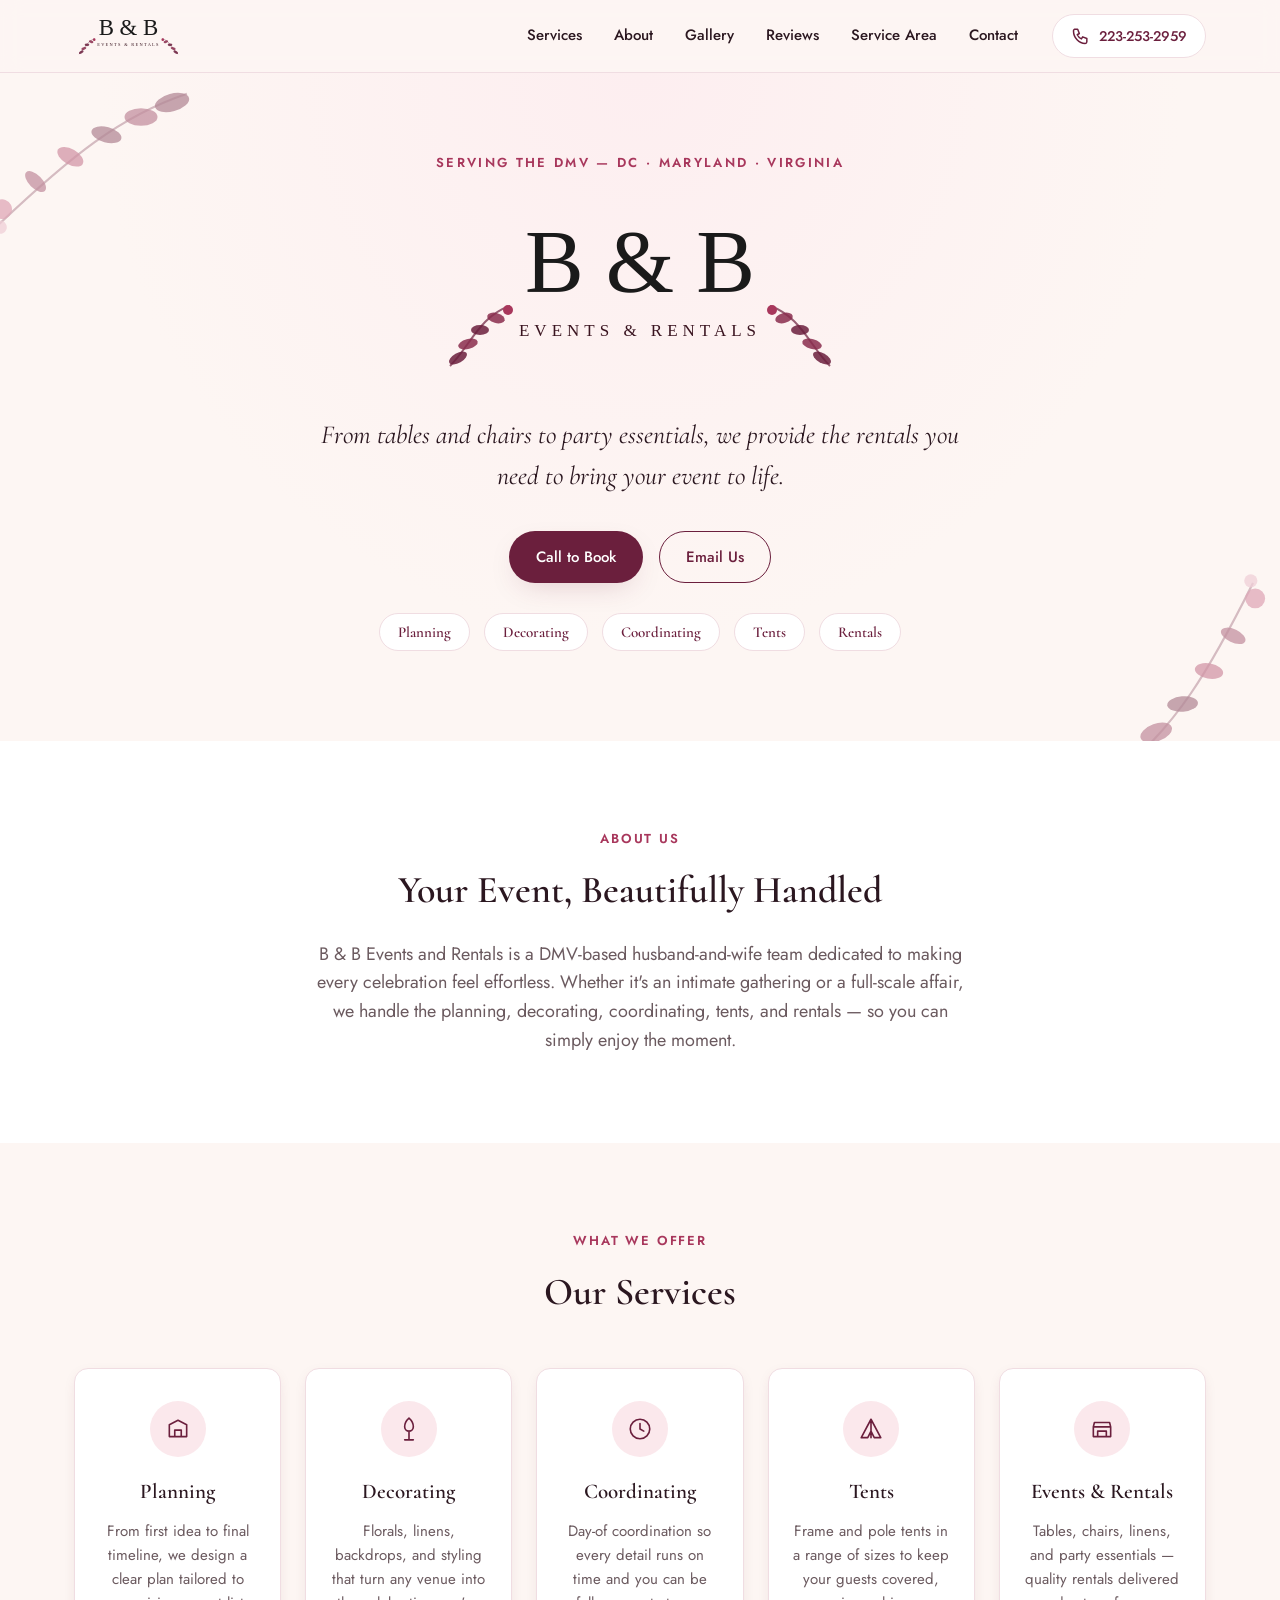
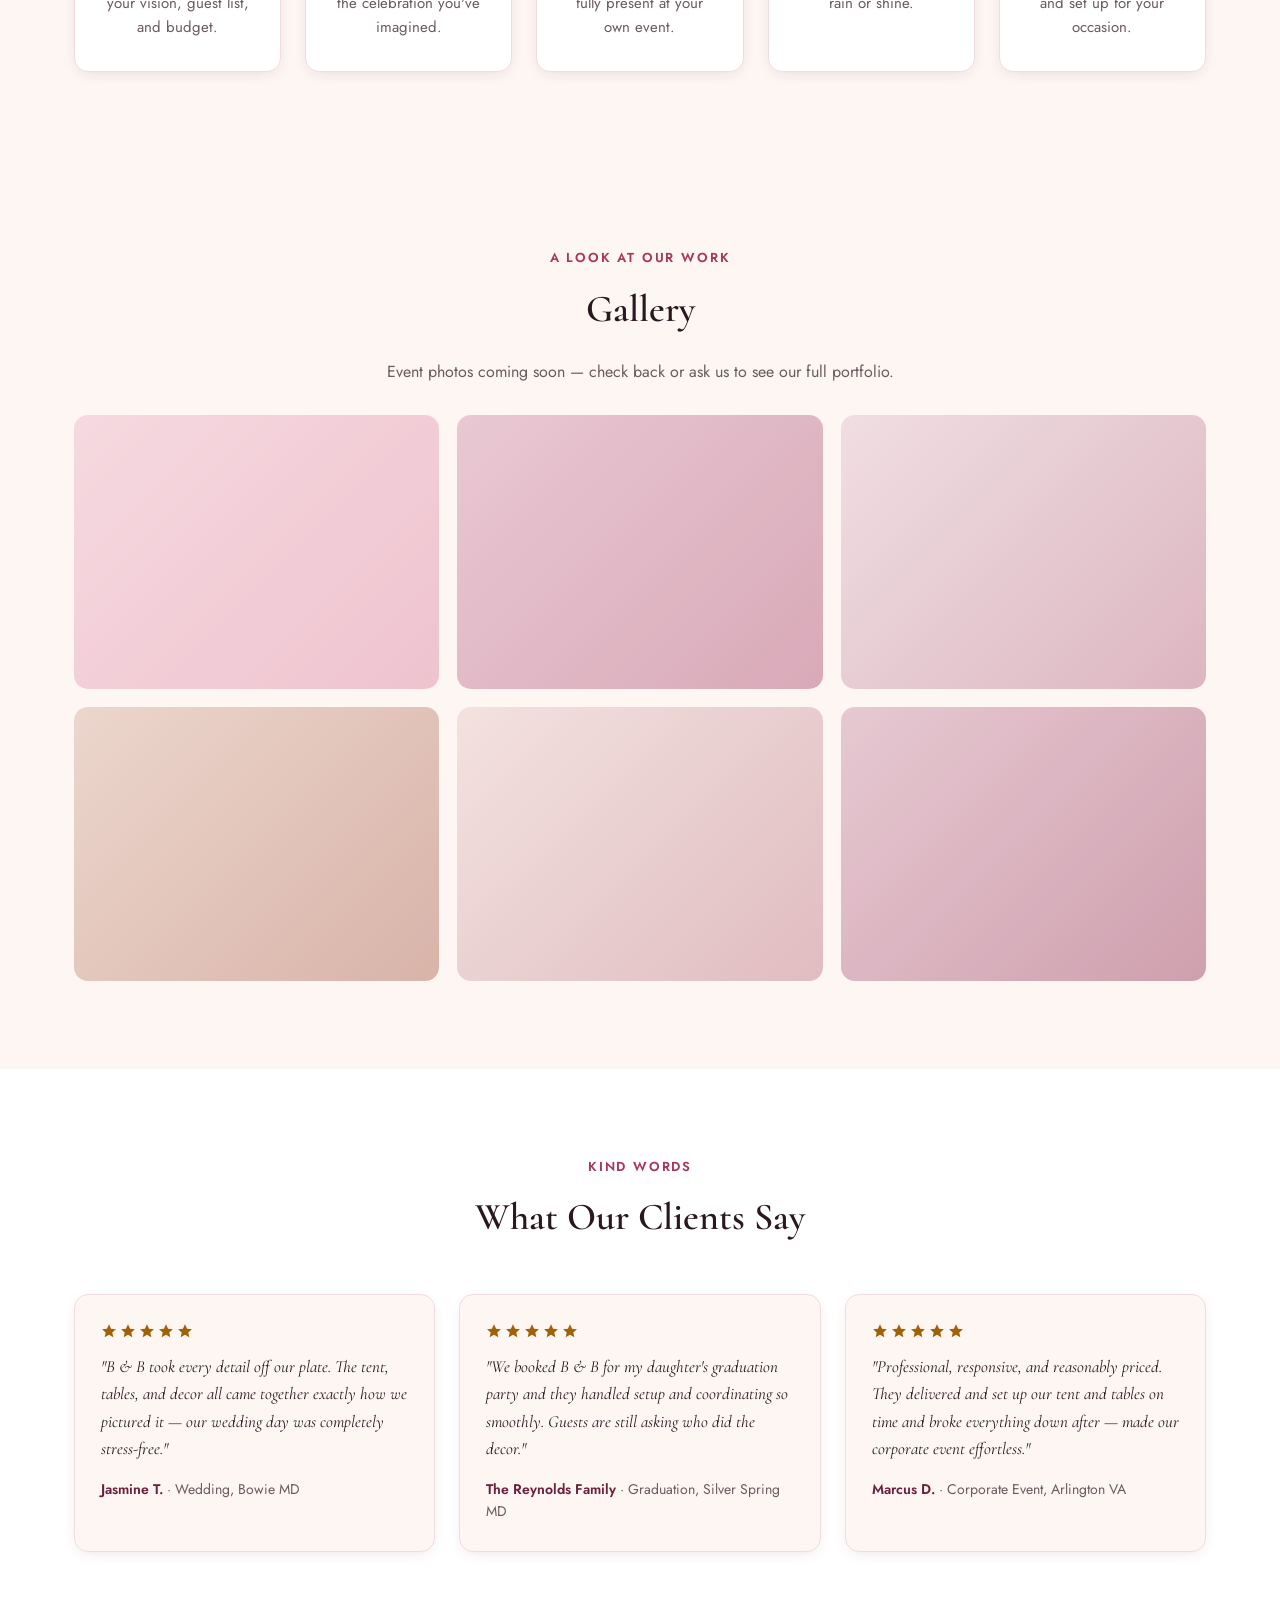
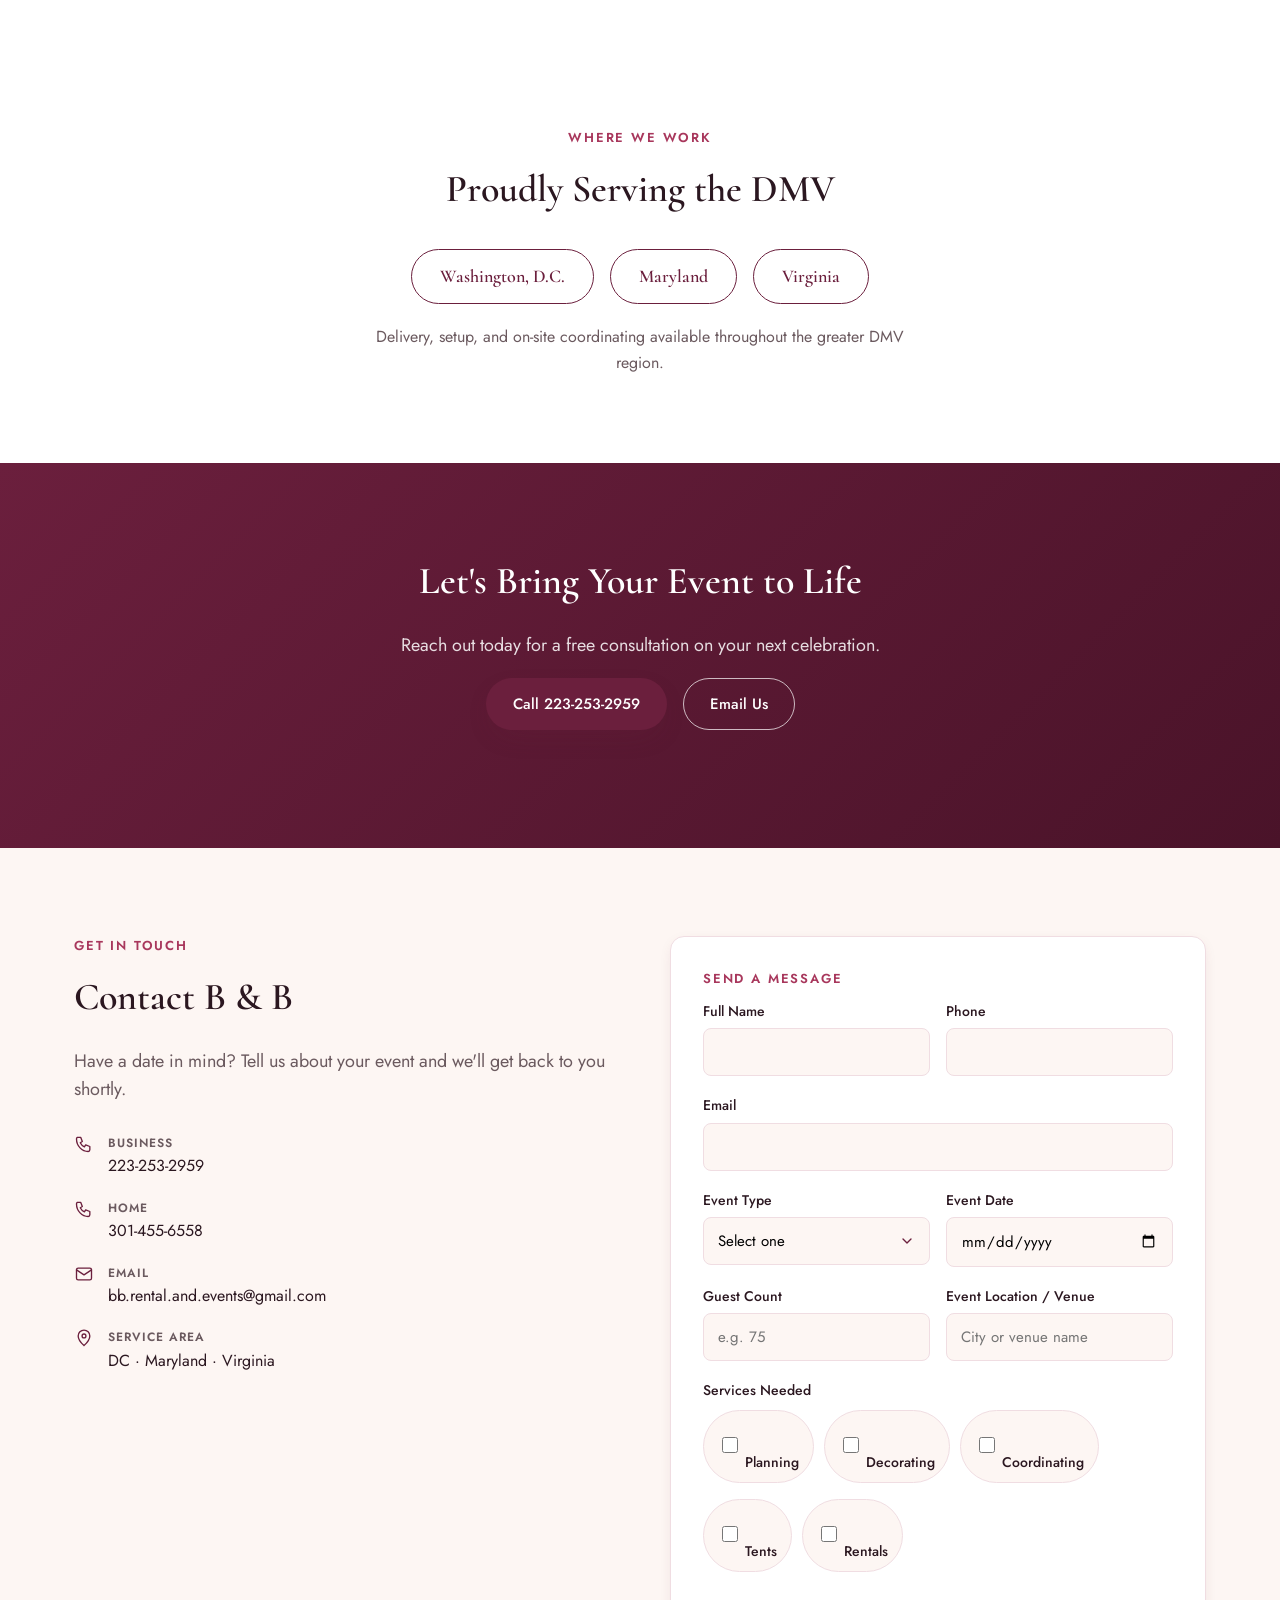
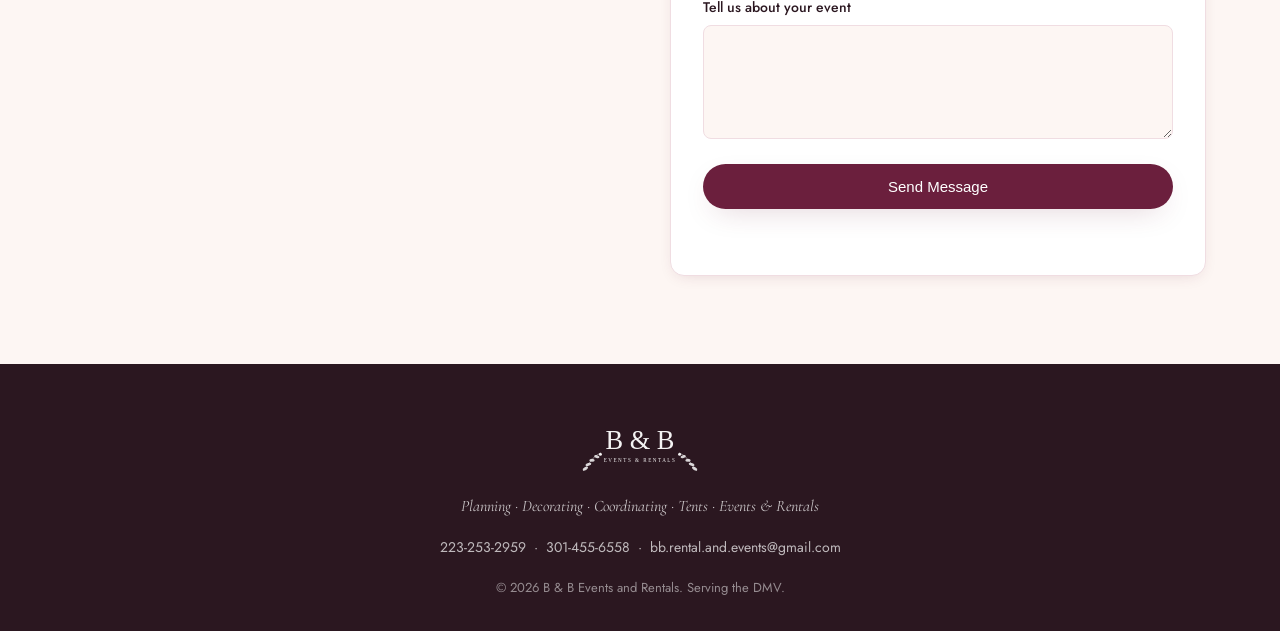
==== commit dc699257: "Expand contact form and sheet with more event details Adds phone, event type, guest count, location," ====
--- a/index.html
+++ b/index.html
@@ -306,18 +306,59 @@
 
       <form class="contact-form" id="contactForm" novalidate>
         <p class="kicker">Send a Message</p>
-        <div class="field">
-          <label for="name">Full Name</label>
-          <input type="text" id="name" name="name" required autocomplete="name">
+        <div class="field-row">
+          <div class="field">
+            <label for="name">Full Name</label>
+            <input type="text" id="name" name="name" required autocomplete="name">
+          </div>
+          <div class="field">
+            <label for="phone">Phone</label>
+            <input type="tel" id="phone" name="phone" autocomplete="tel">
+          </div>
         </div>
         <div class="field">
           <label for="email">Email</label>
           <input type="email" id="email" name="email" required autocomplete="email">
         </div>
-        <div class="field">
-          <label for="eventDate">Event Date</label>
-          <input type="date" id="eventDate" name="eventDate">
-        </div>
+        <div class="field-row">
+          <div class="field">
+            <label for="eventType">Event Type</label>
+            <select id="eventType" name="eventType">
+              <option value="">Select one</option>
+              <option>Wedding</option>
+              <option>Birthday</option>
+              <option>Baby Shower</option>
+              <option>Graduation</option>
+              <option>Corporate Event</option>
+              <option>Repast / Memorial</option>
+              <option>Other</option>
+            </select>
+          </div>
+          <div class="field">
+            <label for="eventDate">Event Date</label>
+            <input type="date" id="eventDate" name="eventDate">
+          </div>
+        </div>
+        <div class="field-row">
+          <div class="field">
+            <label for="guestCount">Guest Count</label>
+            <input type="number" id="guestCount" name="guestCount" min="1" inputmode="numeric" placeholder="e.g. 75">
+          </div>
+          <div class="field">
+            <label for="location">Event Location / Venue</label>
+            <input type="text" id="location" name="location" placeholder="City or venue name">
+          </div>
+        </div>
+        <fieldset class="field services-field">
+          <legend>Services Needed</legend>
+          <div class="checkbox-grid">
+            <label class="checkbox-option"><input type="checkbox" name="services" value="Planning"> Planning</label>
+            <label class="checkbox-option"><input type="checkbox" name="services" value="Decorating"> Decorating</label>
+            <label class="checkbox-option"><input type="checkbox" name="services" value="Coordinating"> Coordinating</label>
+            <label class="checkbox-option"><input type="checkbox" name="services" value="Tents"> Tents</label>
+            <label class="checkbox-option"><input type="checkbox" name="services" value="Rentals"> Rentals</label>
+          </div>
+        </fieldset>
         <div class="field">
           <label for="message">Tell us about your event</label>
           <textarea id="message" name="message" rows="4" required></textarea>
--- a/styles.css
+++ b/styles.css
@@ -367,7 +367,7 @@
 }
 .field { margin-bottom: 18px; }
 .field label { display: block; font-size: 14px; font-weight: 500; margin-bottom: 6px; }
-.field input, .field textarea {
+.field input, .field textarea, .field select {
   width: 100%;
   padding: 12px 14px;
   border: 1px solid var(--color-border);
@@ -378,13 +378,41 @@
   min-height: 44px;
   transition: border-color 200ms var(--ease), box-shadow 200ms var(--ease);
 }
+.field select { appearance: none; cursor: pointer; background-image: url("data:image/svg+xml,%3Csvg xmlns='http://www.w3.org/2000/svg' viewBox='0 0 24 24' fill='none' stroke='%236b1f3d' stroke-width='2'%3E%3Cpath d='m6 9 6 6 6-6' stroke-linecap='round' stroke-linejoin='round'/%3E%3C/svg%3E"); background-repeat: no-repeat; background-position: right 14px center; background-size: 16px; padding-right: 40px; }
 .field textarea { min-height: 100px; resize: vertical; }
-.field input:focus, .field textarea:focus {
+.field input:focus, .field textarea:focus, .field select:focus {
   outline: none;
   border-color: var(--color-primary);
   box-shadow: 0 0 0 3px rgba(107, 31, 61, 0.15);
 }
+
+.field-row { display: grid; grid-template-columns: 1fr 1fr; gap: 16px; }
+.field-row .field { margin-bottom: 18px; }
+
+.services-field { border: none; padding: 0; margin: 0 0 18px; }
+.services-field legend { font-size: 14px; font-weight: 500; margin-bottom: 8px; padding: 0; }
+.checkbox-grid { display: flex; flex-wrap: wrap; gap: 10px; }
+.checkbox-option {
+  display: inline-flex;
+  align-items: center;
+  gap: 8px;
+  font-size: 14px;
+  padding: 9px 14px;
+  border: 1px solid var(--color-border);
+  border-radius: 999px;
+  background: var(--color-background);
+  cursor: pointer;
+  transition: border-color 200ms var(--ease), background 200ms var(--ease);
+  min-height: 44px;
+}
+.checkbox-option:has(input:checked) { border-color: var(--color-primary); background: #fbe8ec; color: var(--color-primary); }
+.checkbox-option input { width: 16px; height: 16px; accent-color: var(--color-primary); cursor: pointer; }
+
 .form-note { margin: 14px 0 0; font-size: 14px; color: var(--color-primary); min-height: 20px; }
+
+@media (max-width: 500px) {
+  .field-row { grid-template-columns: 1fr; }
+}
 
 /* Footer */
 .site-footer {
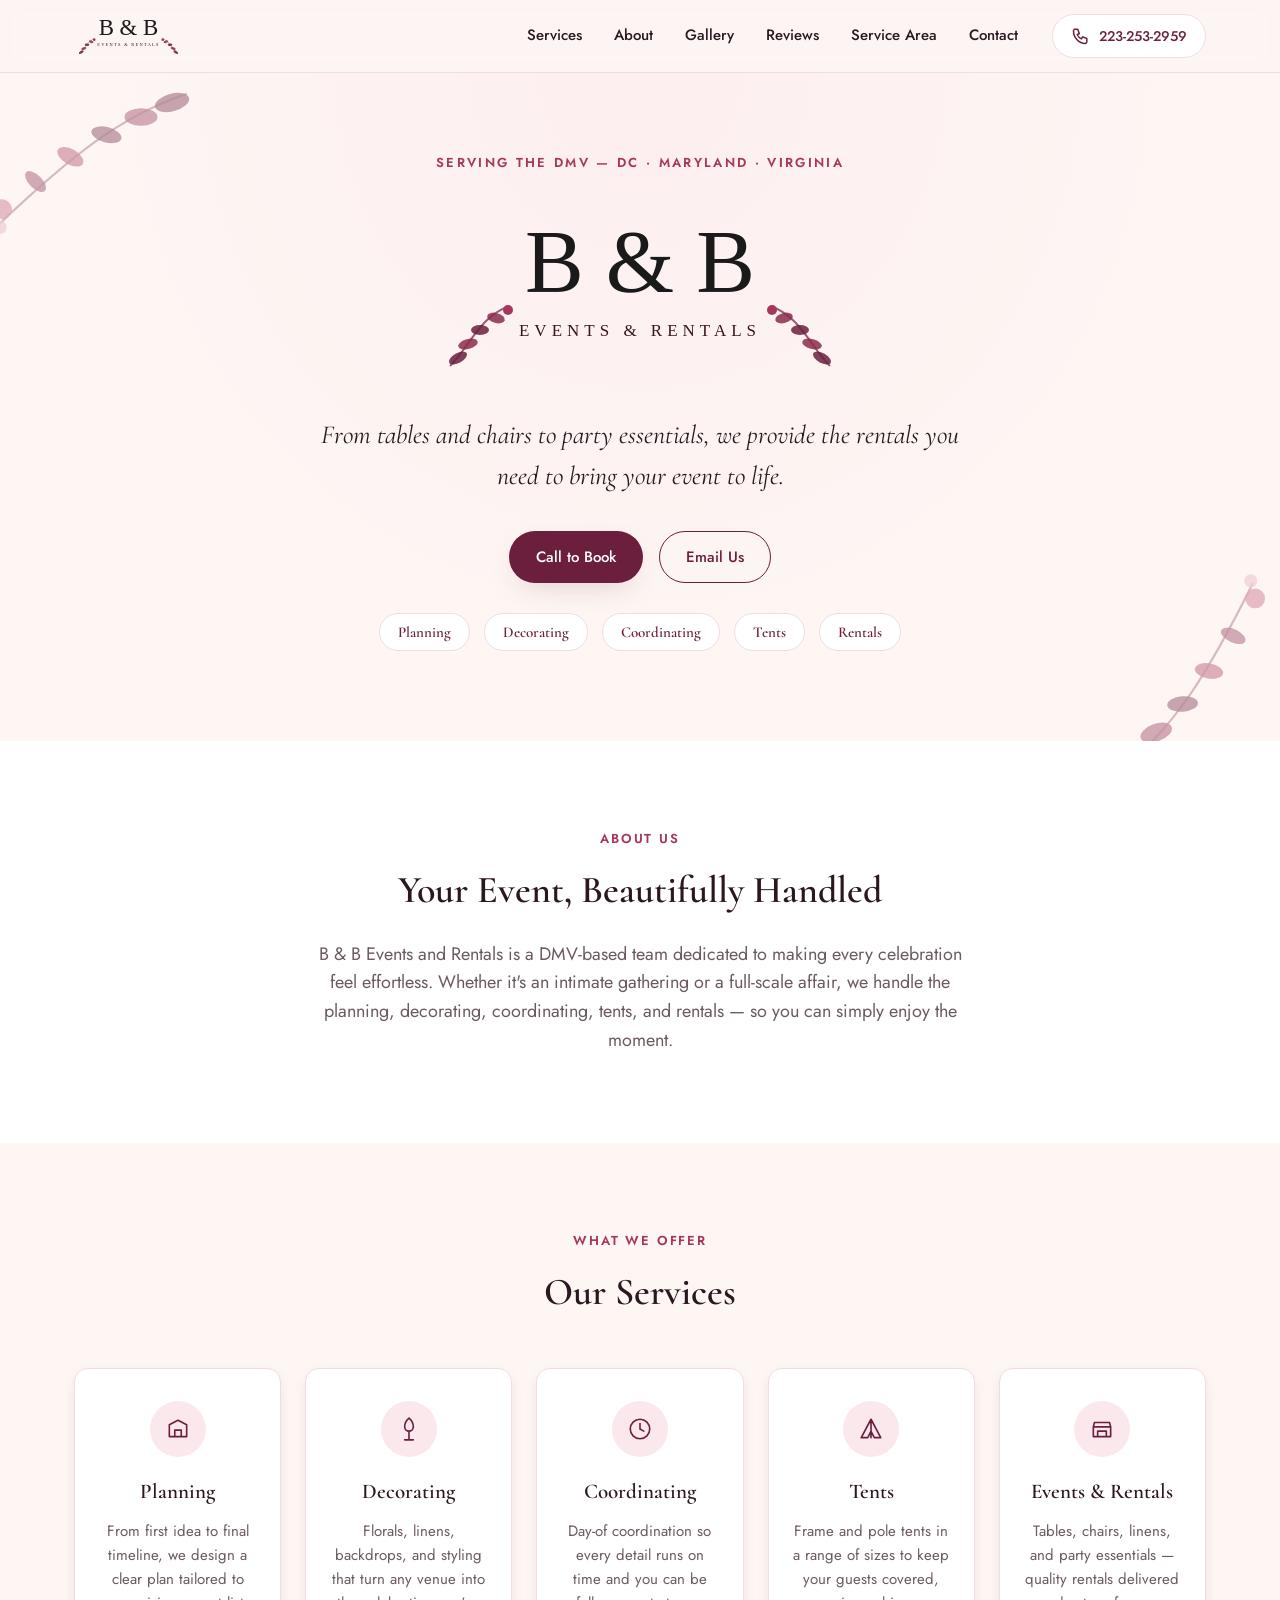
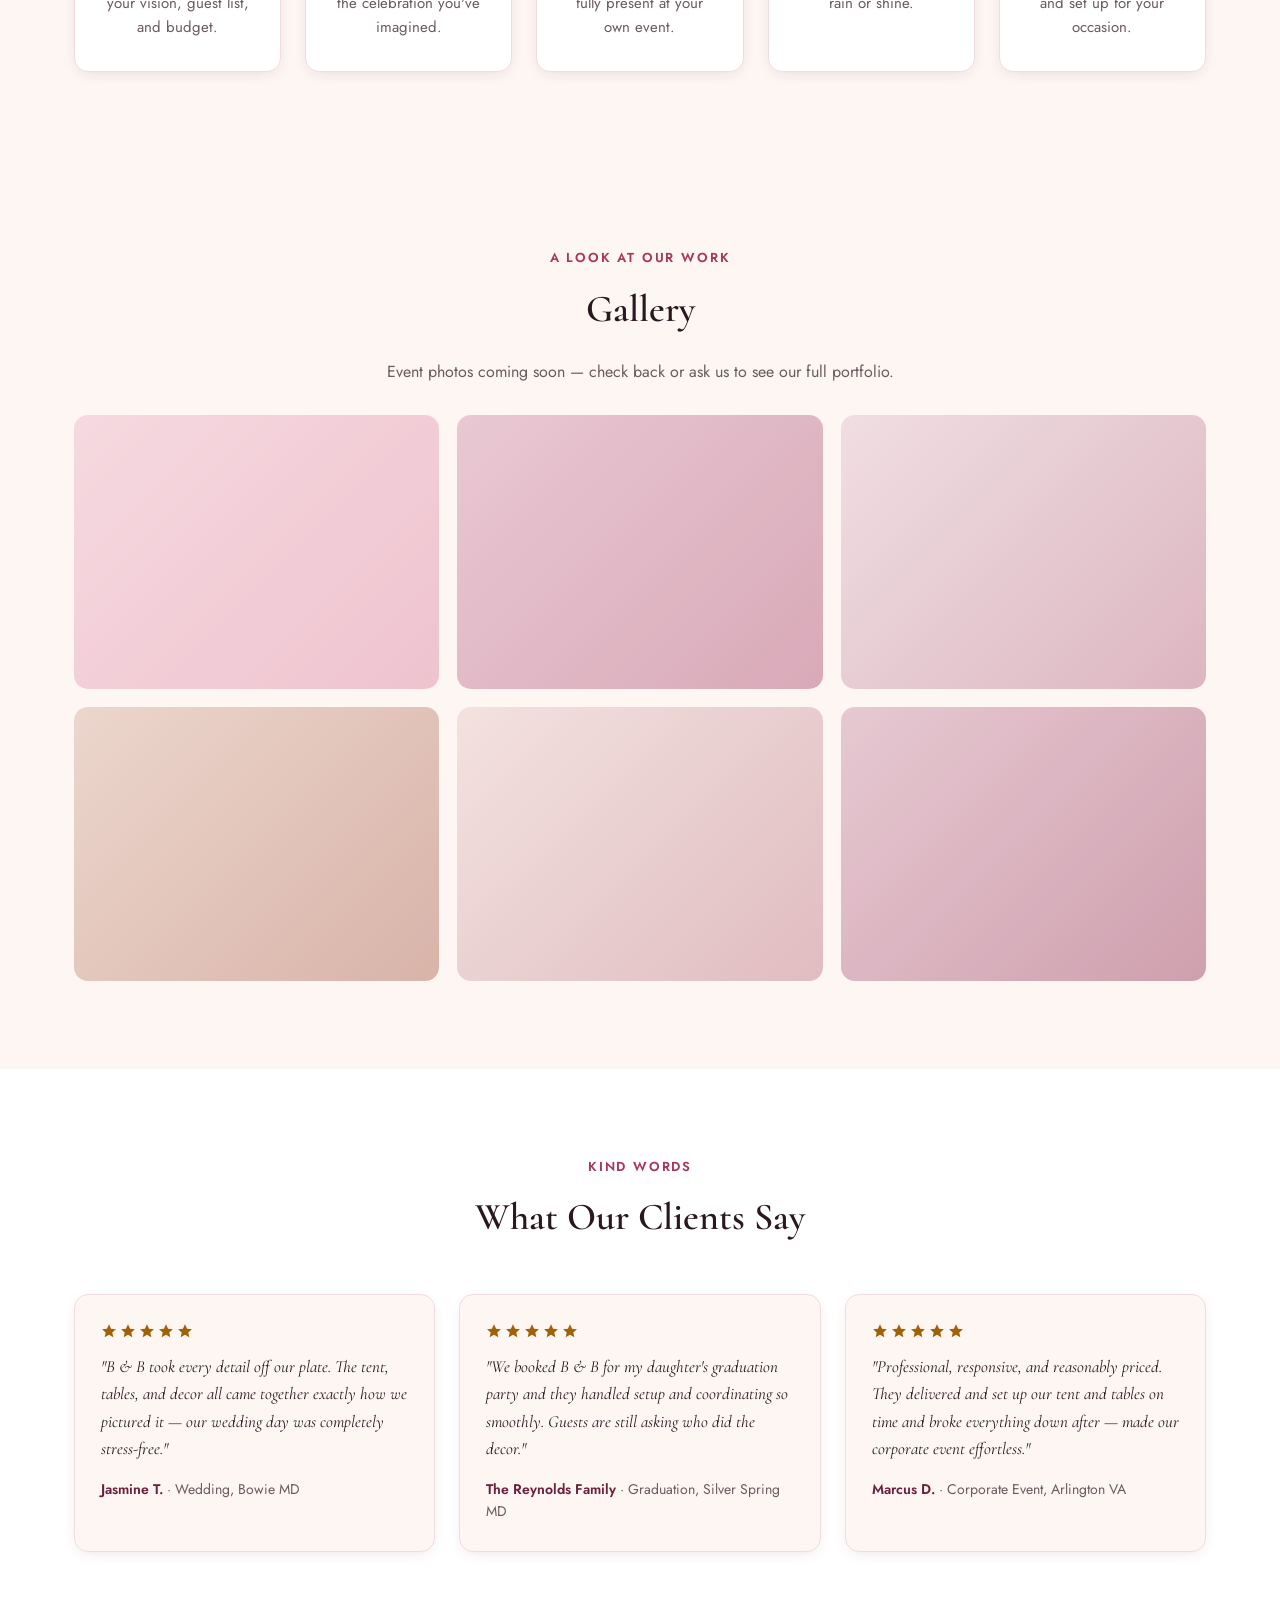
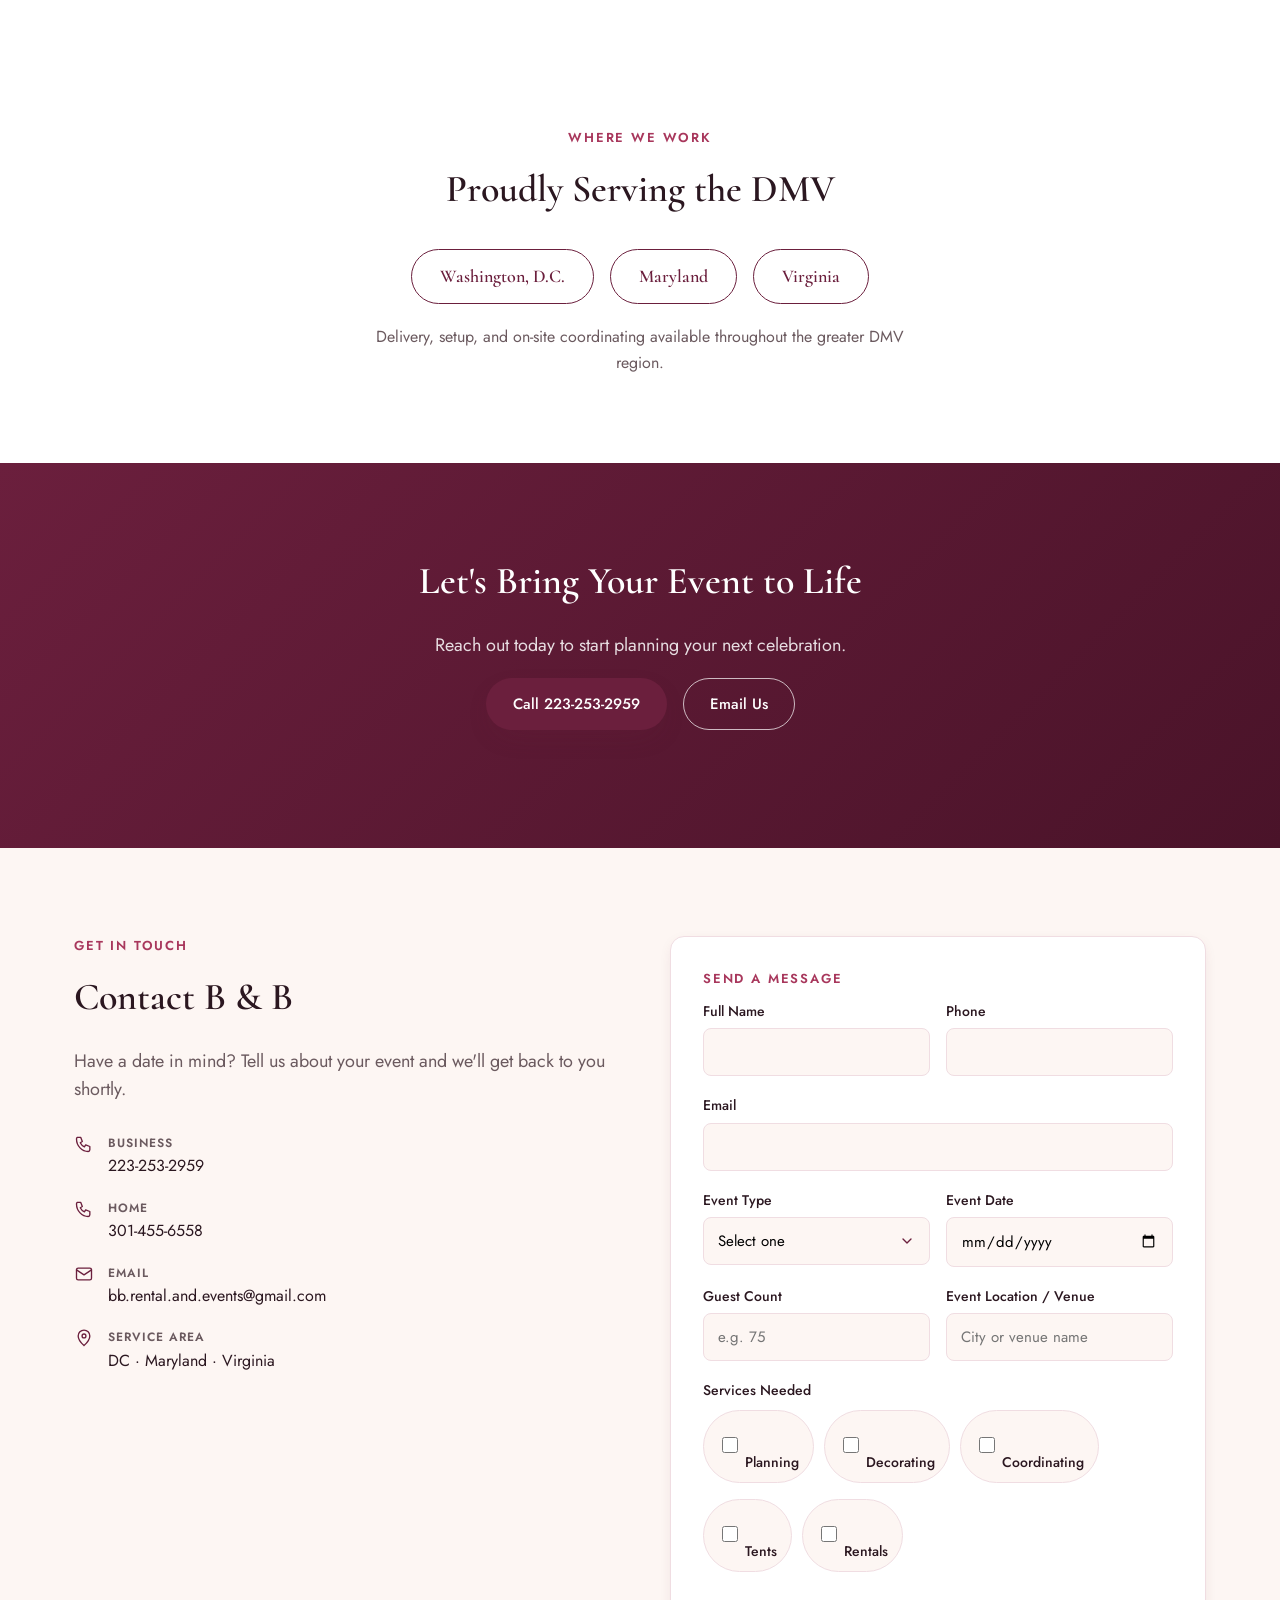
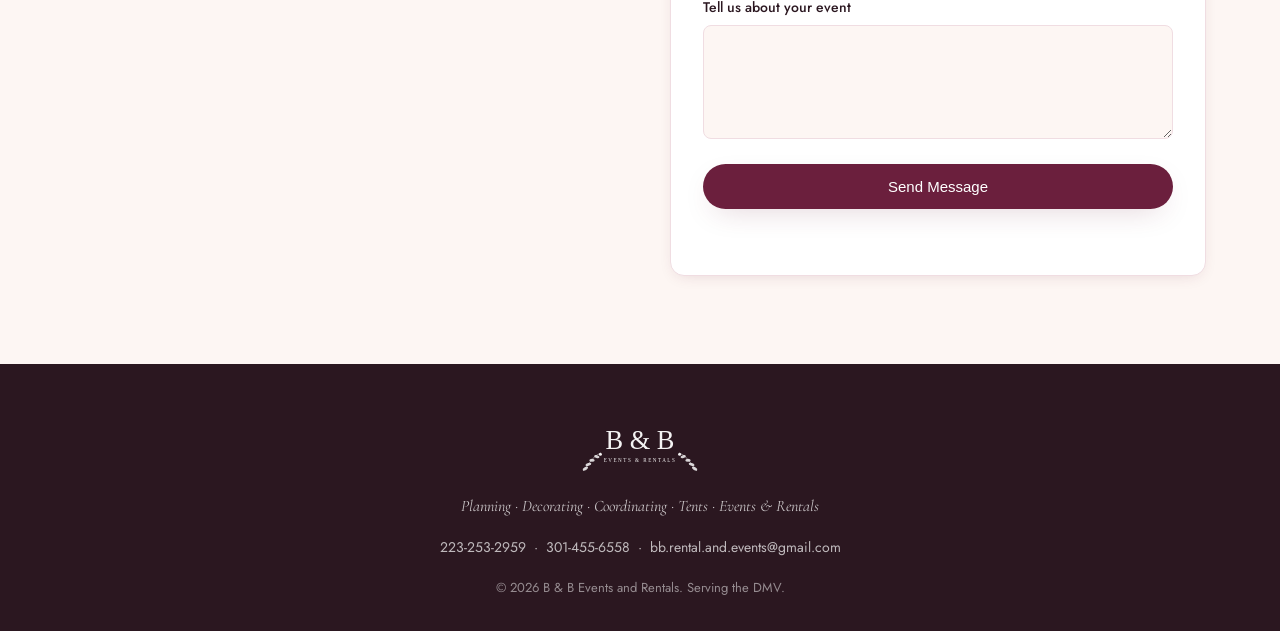
==== commit b1bd5112: "Remove unverified claims: husband-and-wife, free consultation, price tier Fact-check pass: "husband-" ====
--- a/index.html
+++ b/index.html
@@ -50,7 +50,6 @@
     { "@type": "AdministrativeArea", "name": "Maryland" },
     { "@type": "AdministrativeArea", "name": "Virginia" }
   ],
-  "priceRange": "$$",
   "sameAs": []
 }
 </script>
@@ -124,7 +123,7 @@
     <div class="wrap about-inner">
       <p class="kicker">About Us</p>
       <h2>Your Event, Beautifully Handled</h2>
-      <p class="lede">B &amp; B Events and Rentals is a DMV-based husband-and-wife team dedicated to making every celebration feel effortless. Whether it's an intimate gathering or a full-scale affair, we handle the planning, decorating, coordinating, tents, and rentals — so you can simply enjoy the moment.</p>
+      <p class="lede">B &amp; B Events and Rentals is a DMV-based team dedicated to making every celebration feel effortless. Whether it's an intimate gathering or a full-scale affair, we handle the planning, decorating, coordinating, tents, and rentals — so you can simply enjoy the moment.</p>
     </div>
   </section>
 
@@ -257,7 +256,7 @@
   <section class="section cta-band">
     <div class="wrap cta-inner">
       <h2>Let's Bring Your Event to Life</h2>
-      <p>Reach out today for a free consultation on your next celebration.</p>
+      <p>Reach out today to start planning your next celebration.</p>
       <div class="hero-actions">
         <a href="tel:2232532959" class="btn btn-primary">Call 223-253-2959</a>
         <a href="mailto:bb.rental.and.events@gmail.com" class="btn btn-ghost light">Email Us</a>
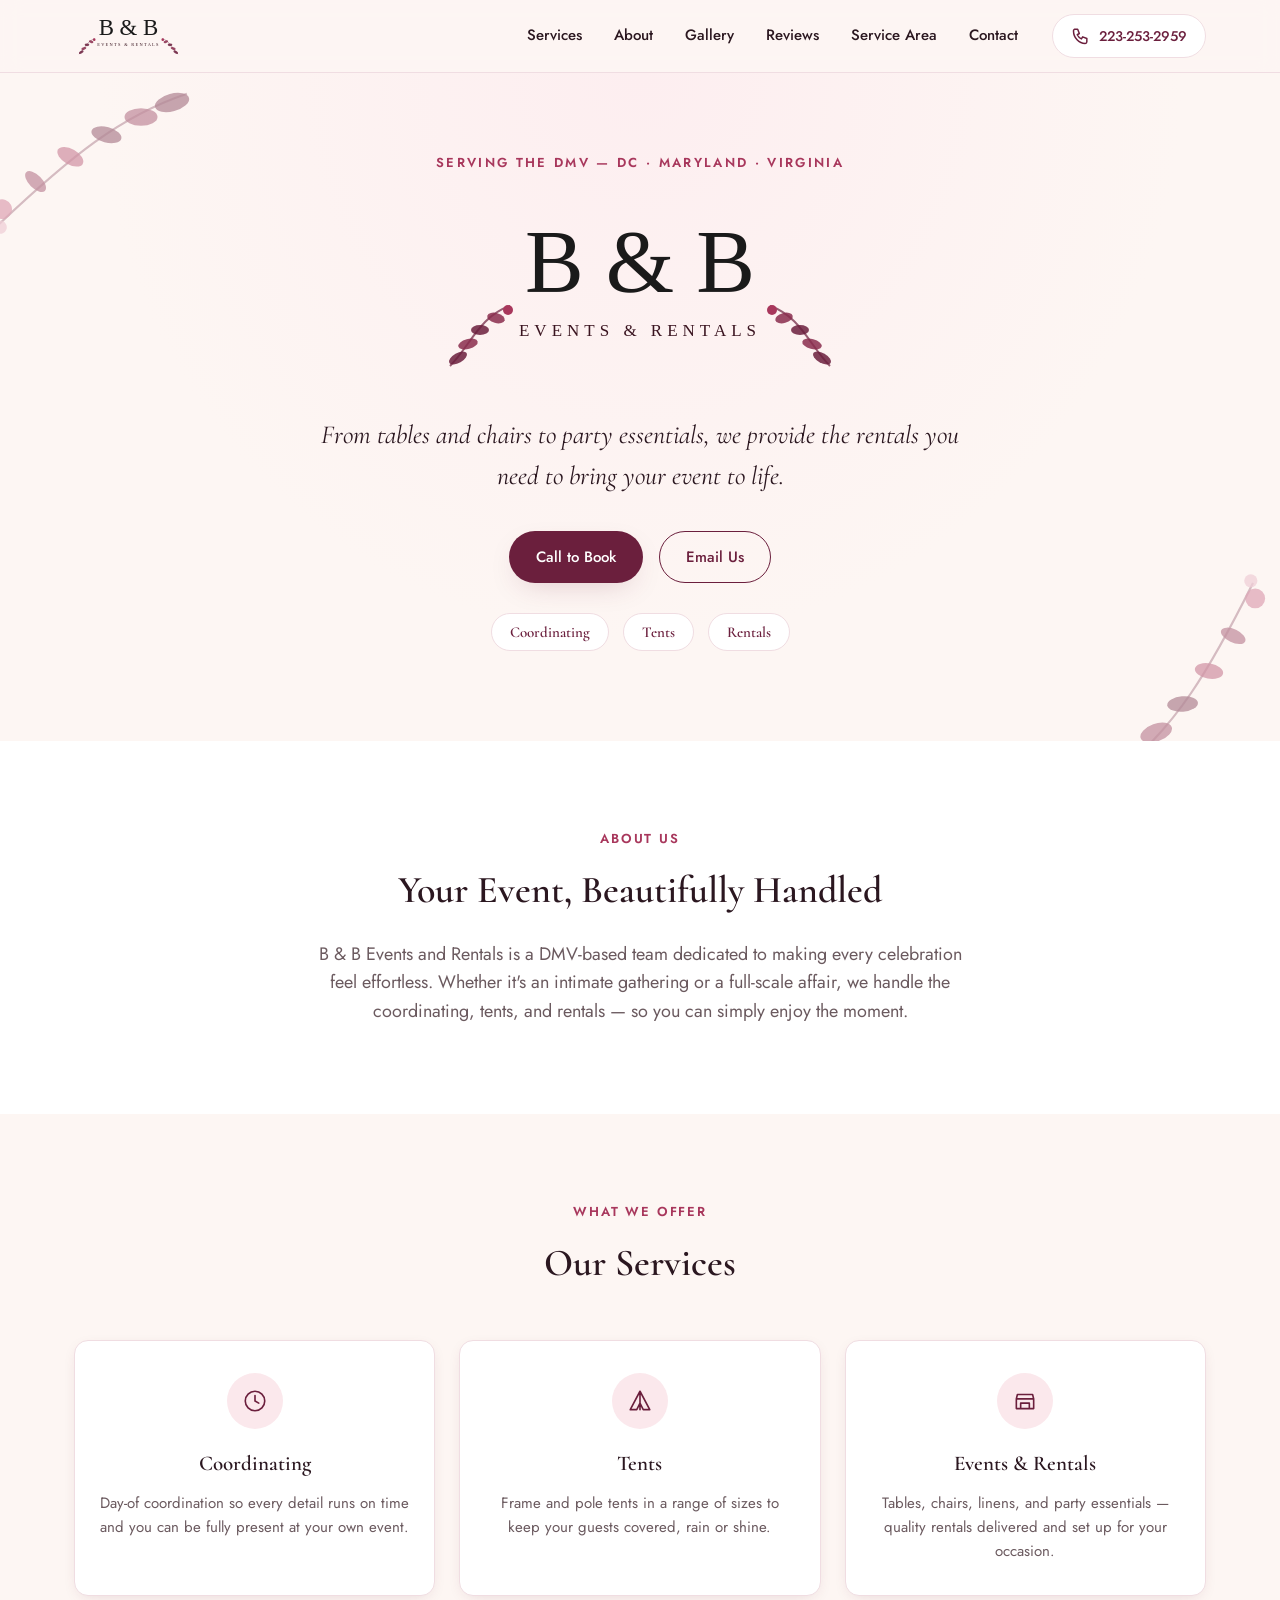
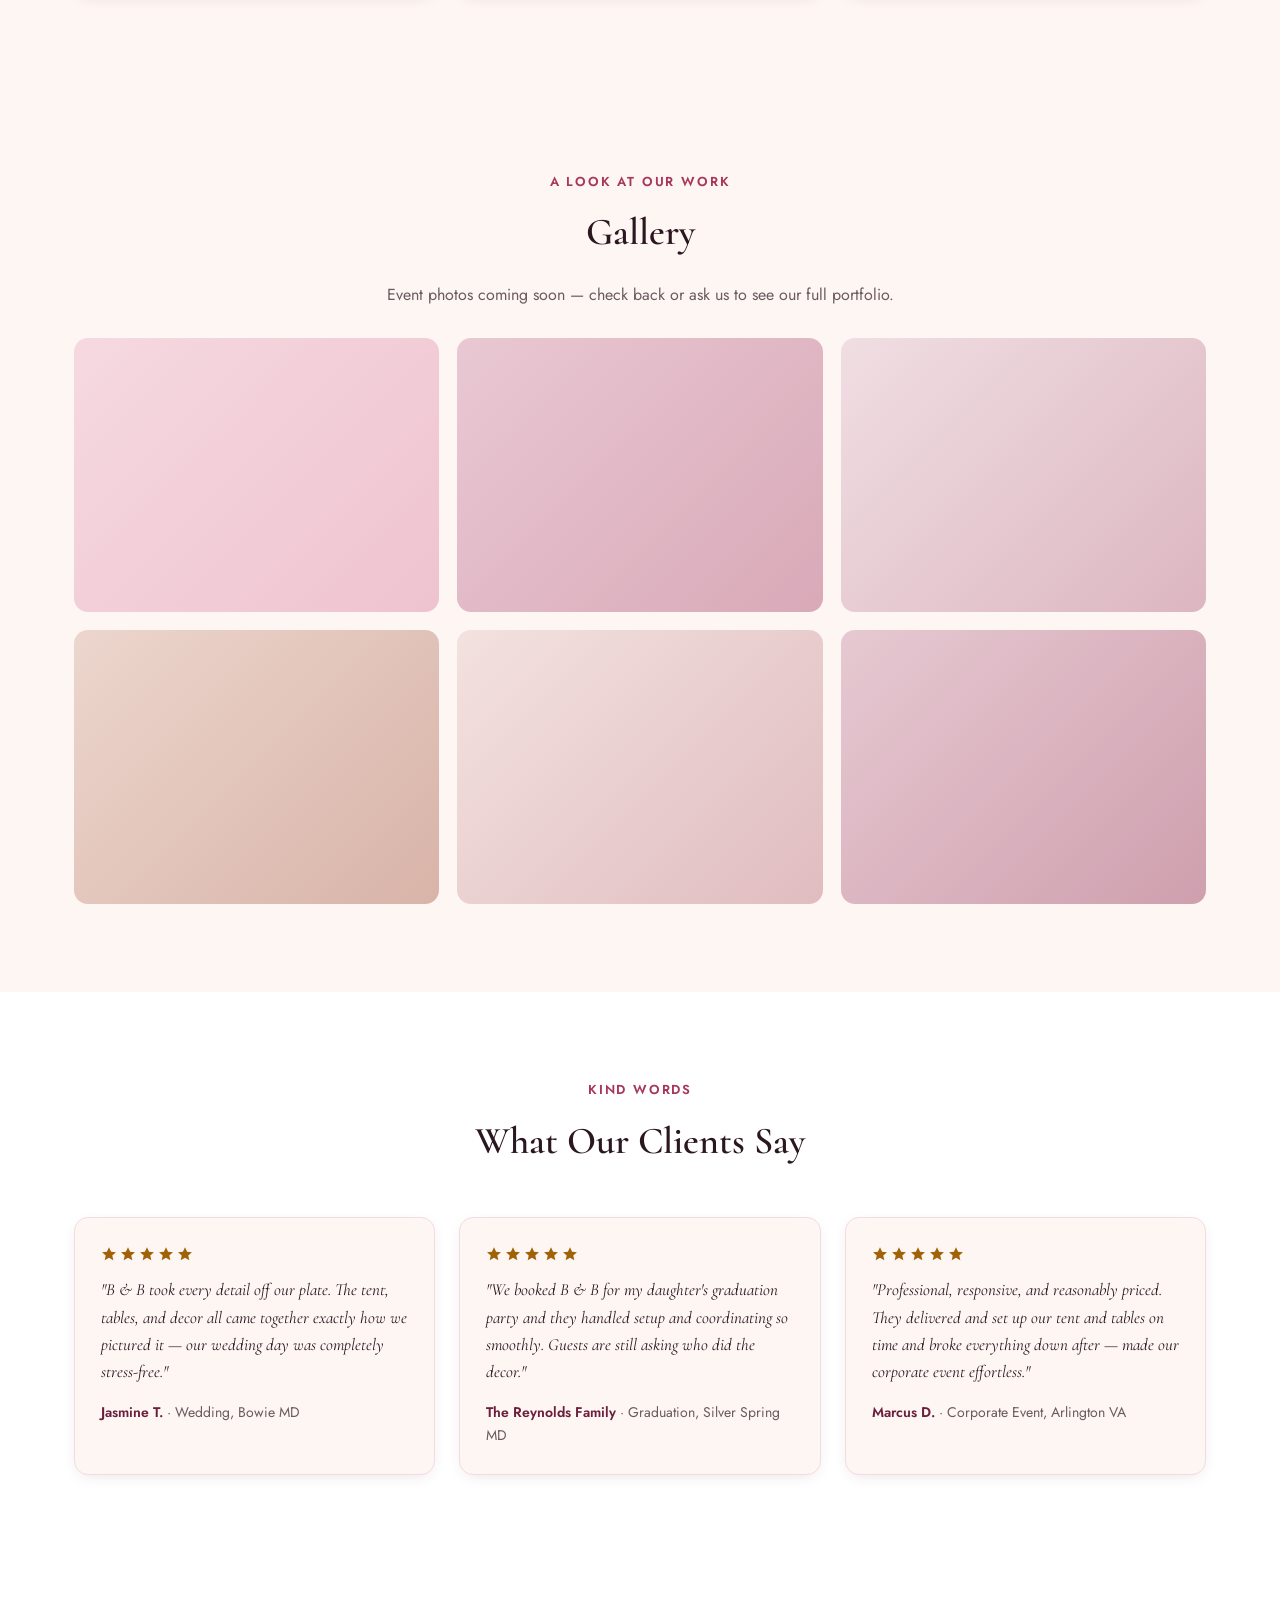
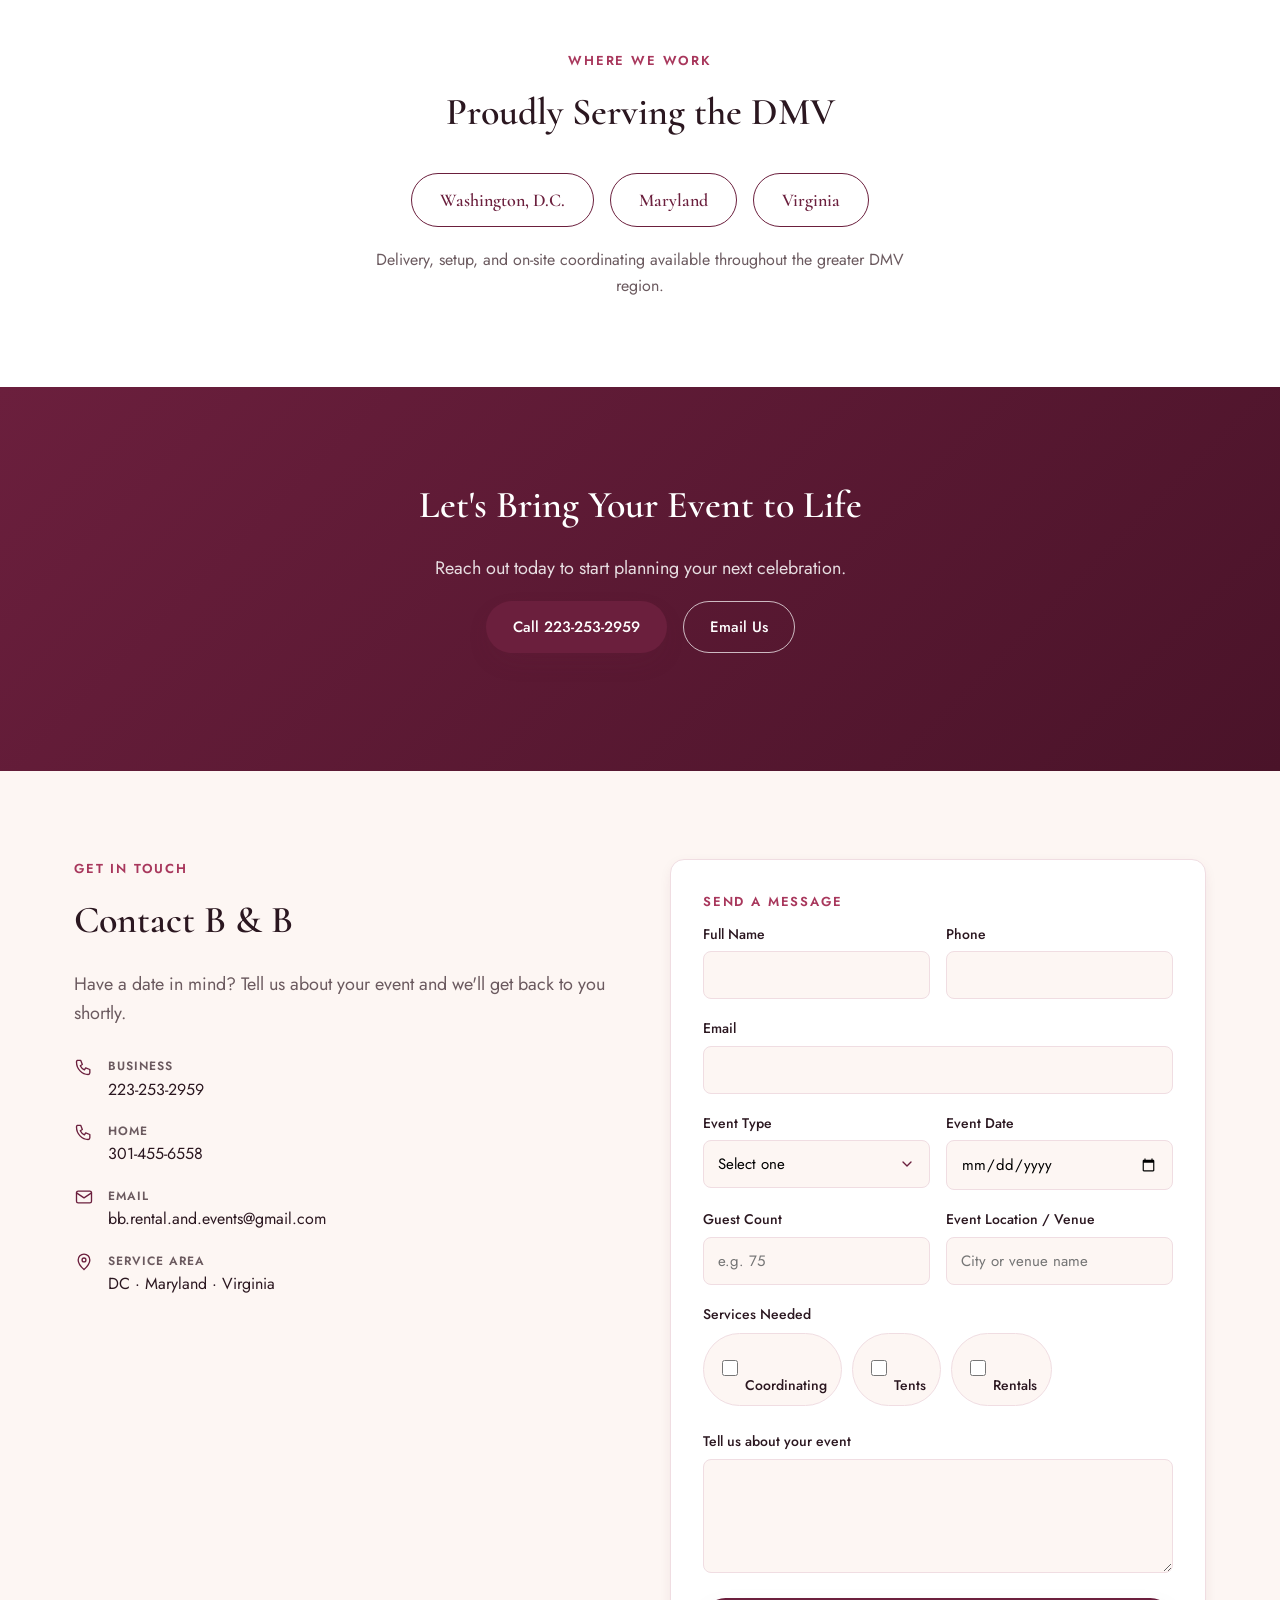
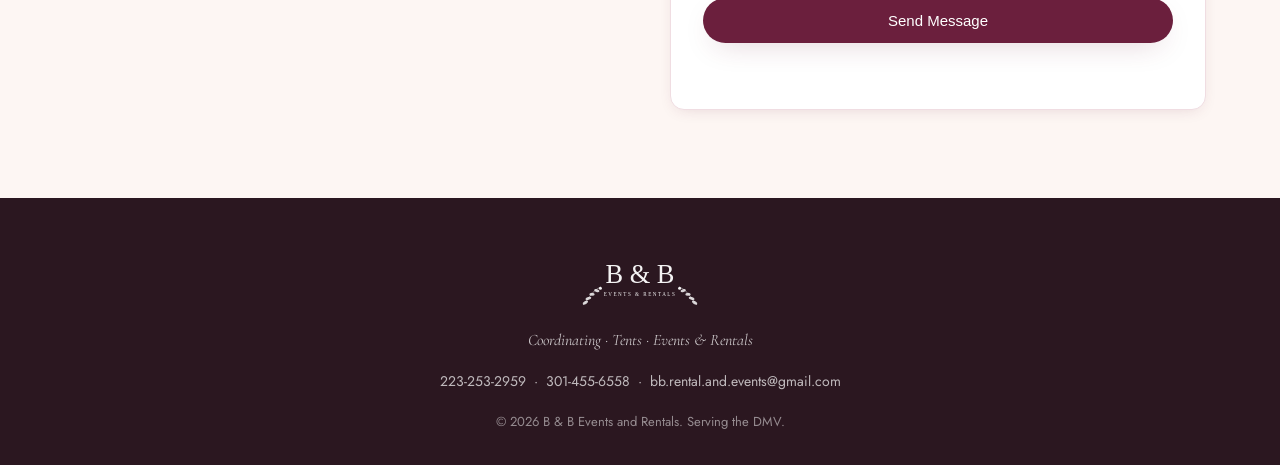
==== commit 5d801ed5: "Remove Planning and Decorating services site-wide Client no longer offers these. Removed from the se" ====
--- a/index.html
+++ b/index.html
@@ -3,9 +3,9 @@
 <head>
 <meta charset="UTF-8">
 <meta name="viewport" content="width=device-width, initial-scale=1">
-<title>B &amp; B Events and Rentals | DMV Event Planning, Decorating &amp; Party Rentals</title>
-<meta name="description" content="B &amp; B Events and Rentals — event planning, decorating, coordinating, tent, table &amp; chair rentals serving Washington DC, Maryland &amp; Virginia (the DMV). From tents to party essentials, we bring your event to life. Call 223-253-2959.">
-<meta name="keywords" content="event planning DMV, party rentals DC Maryland Virginia, tent rentals DMV, event decorating, event coordinating, table and chair rentals, wedding rentals DMV, party rental company">
+<title>B &amp; B Events and Rentals | DMV Event Coordinating, Tent &amp; Party Rentals</title>
+<meta name="description" content="B &amp; B Events and Rentals — event coordinating, tent, table &amp; chair rentals serving Washington DC, Maryland &amp; Virginia (the DMV). From tents to party essentials, we bring your event to life. Call 223-253-2959.">
+<meta name="keywords" content="party rentals DC Maryland Virginia, tent rentals DMV, event coordinating, table and chair rentals, wedding rentals DMV, party rental company">
 <meta name="robots" content="index, follow">
 <meta name="author" content="B & B Events and Rentals">
 <meta name="theme-color" content="#6b1f3d">
@@ -14,7 +14,7 @@
 <!-- Open Graph -->
 <meta property="og:type" content="website">
 <meta property="og:site_name" content="B & B Events and Rentals">
-<meta property="og:title" content="B & B Events and Rentals | DMV Event Planning, Decorating & Party Rentals">
+<meta property="og:title" content="B & B Events and Rentals | DMV Event Coordinating, Tent & Party Rentals">
 <meta property="og:description" content="From tents to tables and chairs, we provide the rentals you need to bring your event to life. Serving DC, Maryland & Virginia.">
 <meta property="og:url" content="https://bb-events-rentals.netlify.app/">
 <meta property="og:image" content="https://bb-events-rentals.netlify.app/assets/og-image.png">
@@ -25,7 +25,7 @@
 
 <!-- Twitter -->
 <meta name="twitter:card" content="summary_large_image">
-<meta name="twitter:title" content="B & B Events and Rentals | DMV Event Planning, Decorating & Party Rentals">
+<meta name="twitter:title" content="B & B Events and Rentals | DMV Event Coordinating, Tent & Party Rentals">
 <meta name="twitter:description" content="From tents to tables and chairs, we provide the rentals you need to bring your event to life. Serving DC, Maryland & Virginia.">
 <meta name="twitter:image" content="https://bb-events-rentals.netlify.app/assets/og-image.png">
 
@@ -40,7 +40,7 @@
   "@context": "https://schema.org",
   "@type": "LocalBusiness",
   "name": "B & B Events and Rentals",
-  "description": "Event planning, decorating, coordinating, tent rentals, and party rental company serving the DMV area.",
+  "description": "Event coordinating, tent rentals, and party rental company serving the DMV area.",
   "image": "https://bb-events-rentals.netlify.app/assets/og-image.png",
   "url": "https://bb-events-rentals.netlify.app/",
   "telephone": "+1-223-253-2959",
@@ -110,8 +110,6 @@
         <a href="mailto:bb.rental.and.events@gmail.com" class="btn btn-ghost">Email Us</a>
       </div>
       <ul class="hero-tags" aria-label="Our services">
-        <li>Planning</li>
-        <li>Decorating</li>
         <li>Coordinating</li>
         <li>Tents</li>
         <li>Rentals</li>
@@ -123,7 +121,7 @@
     <div class="wrap about-inner">
       <p class="kicker">About Us</p>
       <h2>Your Event, Beautifully Handled</h2>
-      <p class="lede">B &amp; B Events and Rentals is a DMV-based team dedicated to making every celebration feel effortless. Whether it's an intimate gathering or a full-scale affair, we handle the planning, decorating, coordinating, tents, and rentals — so you can simply enjoy the moment.</p>
+      <p class="lede">B &amp; B Events and Rentals is a DMV-based team dedicated to making every celebration feel effortless. Whether it's an intimate gathering or a full-scale affair, we handle the coordinating, tents, and rentals — so you can simply enjoy the moment.</p>
     </div>
   </section>
 
@@ -132,22 +130,6 @@
       <p class="kicker center">What We Offer</p>
       <h2 class="center">Our Services</h2>
       <div class="service-grid">
-
-        <article class="service-card">
-          <span class="service-icon" aria-hidden="true">
-            <svg viewBox="0 0 24 24" fill="none" stroke="currentColor" stroke-width="1.5"><path d="M4 19V8l8-4 8 4v11M4 19h16M4 19v0M9 19v-6h6v6" stroke-linecap="round" stroke-linejoin="round"/></svg>
-          </span>
-          <h3>Planning</h3>
-          <p>From first idea to final timeline, we design a clear plan tailored to your vision, guest list, and budget.</p>
-        </article>
-
-        <article class="service-card">
-          <span class="service-icon" aria-hidden="true">
-            <svg viewBox="0 0 24 24" fill="none" stroke="currentColor" stroke-width="1.5"><path d="M12 2s4 3.5 4 8a4 4 0 0 1-8 0c0-4.5 4-8 4-8Z M12 14v8M8 22h8" stroke-linecap="round" stroke-linejoin="round"/></svg>
-          </span>
-          <h3>Decorating</h3>
-          <p>Florals, linens, backdrops, and styling that turn any venue into the celebration you've imagined.</p>
-        </article>
 
         <article class="service-card">
           <span class="service-icon" aria-hidden="true">
@@ -351,8 +333,6 @@
         <fieldset class="field services-field">
           <legend>Services Needed</legend>
           <div class="checkbox-grid">
-            <label class="checkbox-option"><input type="checkbox" name="services" value="Planning"> Planning</label>
-            <label class="checkbox-option"><input type="checkbox" name="services" value="Decorating"> Decorating</label>
             <label class="checkbox-option"><input type="checkbox" name="services" value="Coordinating"> Coordinating</label>
             <label class="checkbox-option"><input type="checkbox" name="services" value="Tents"> Tents</label>
             <label class="checkbox-option"><input type="checkbox" name="services" value="Rentals"> Rentals</label>
@@ -373,7 +353,7 @@
 <footer class="site-footer">
   <div class="wrap footer-inner">
     <img src="assets/logo.svg" alt="B &amp; B Events and Rentals" class="footer-logo">
-    <p class="footer-tagline">Planning · Decorating · Coordinating · Tents · Events &amp; Rentals</p>
+    <p class="footer-tagline">Coordinating · Tents · Events &amp; Rentals</p>
     <p class="footer-contact">223-253-2959 &nbsp;·&nbsp; 301-455-6558 &nbsp;·&nbsp; bb.rental.and.events@gmail.com</p>
     <p class="footer-copy">&copy; <span id="year"></span> B &amp; B Events and Rentals. Serving the DMV.</p>
   </div>
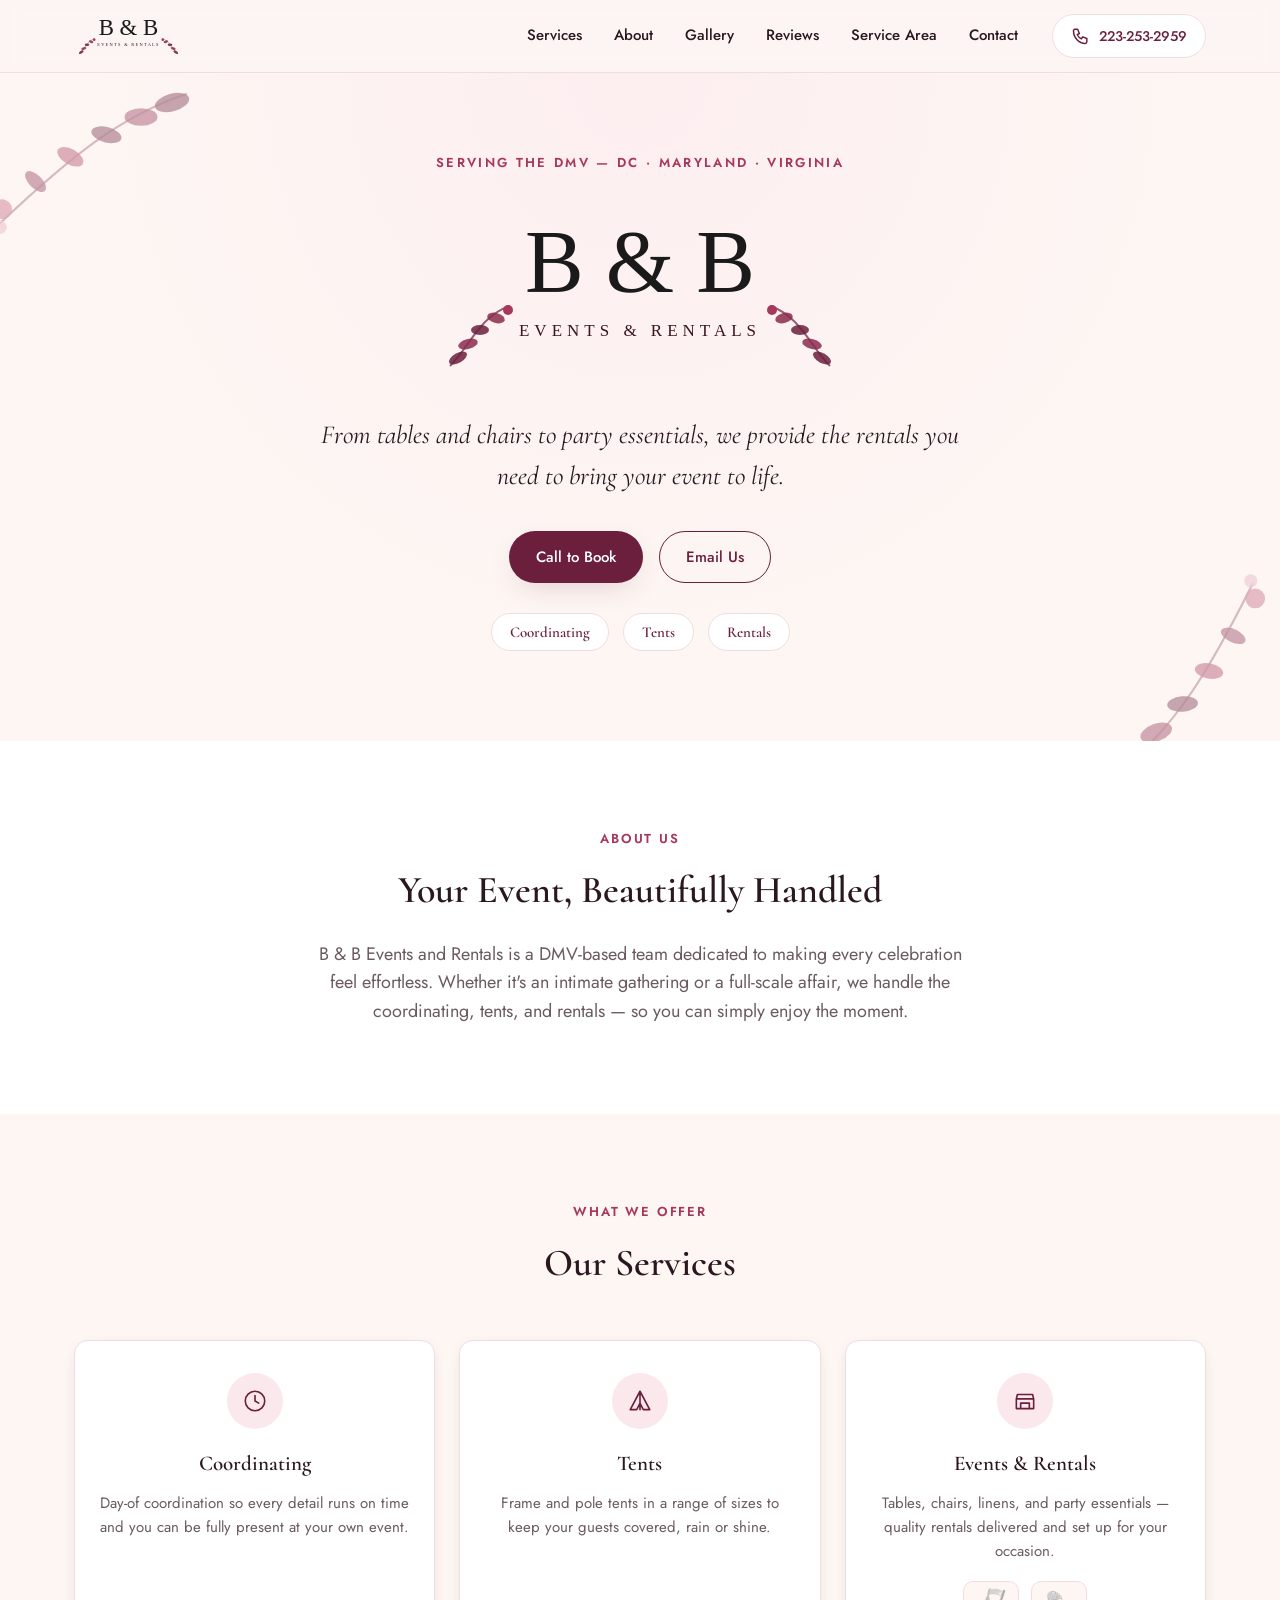
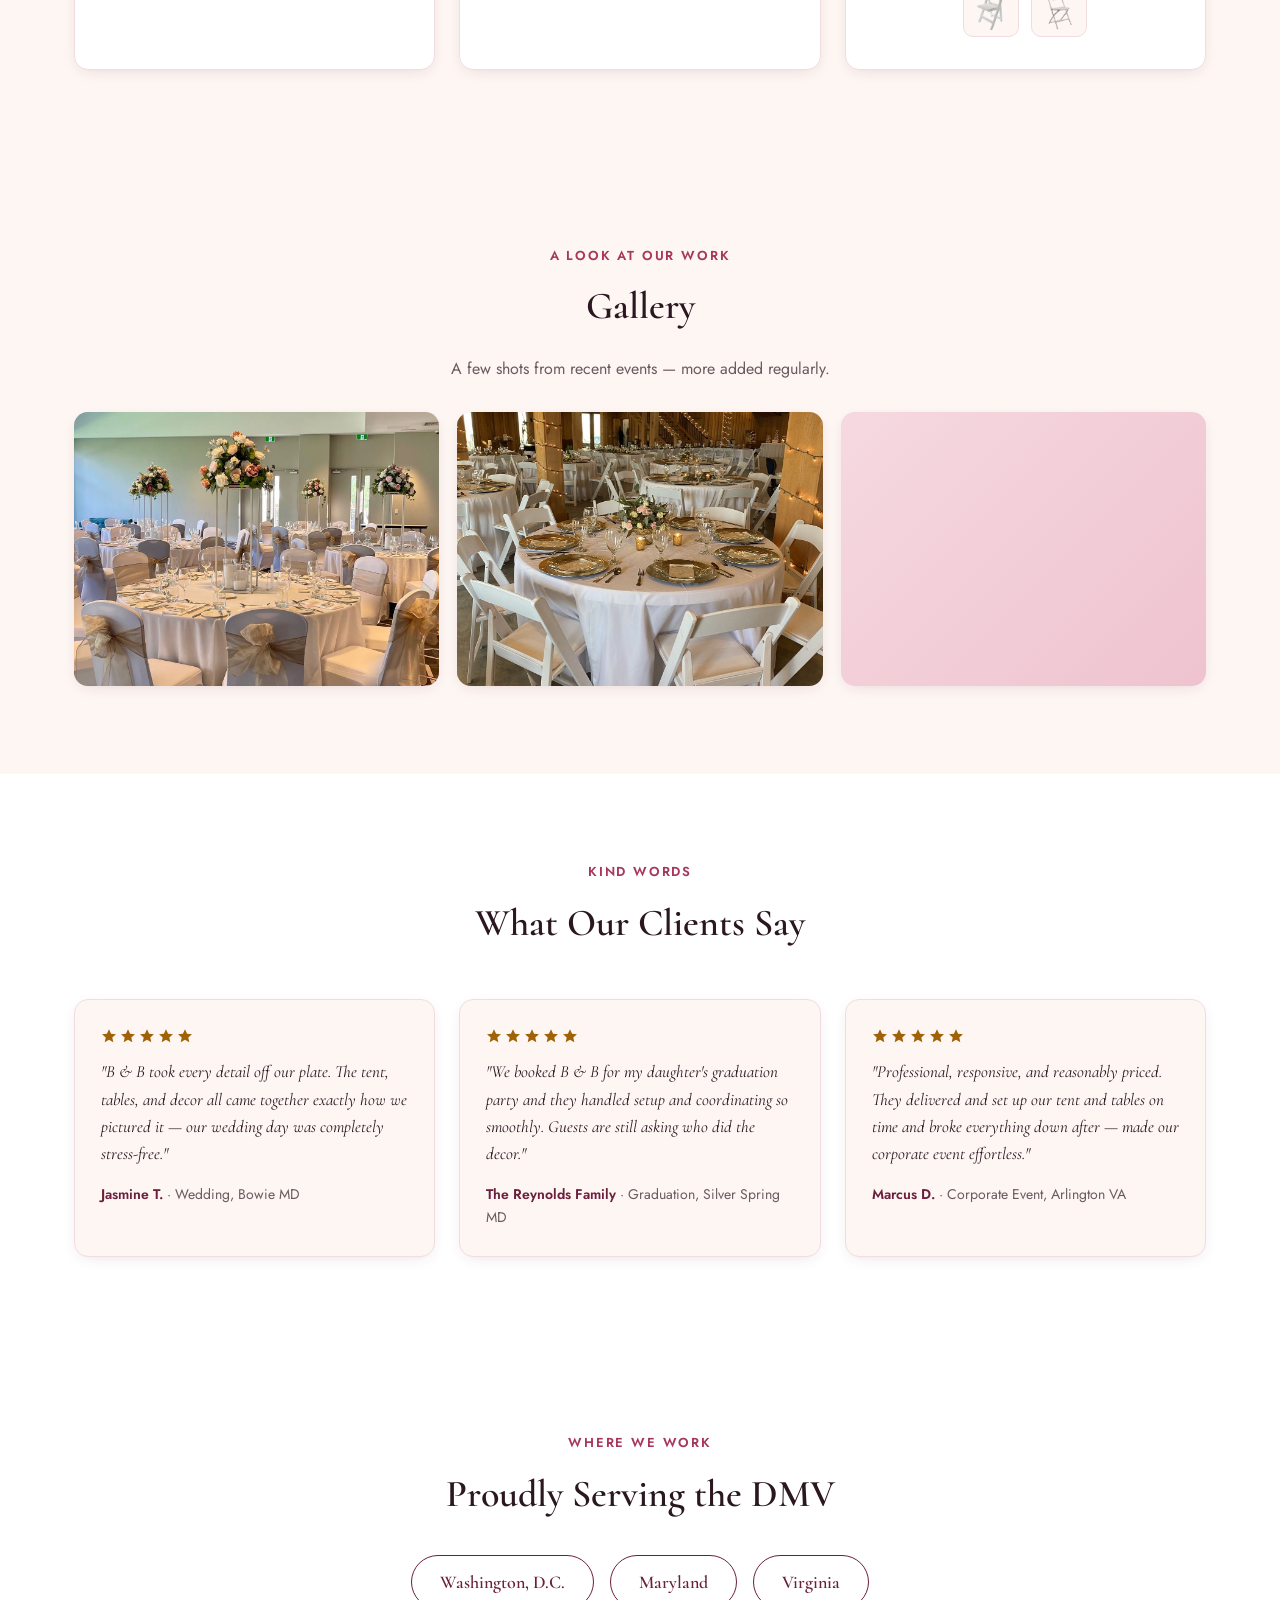
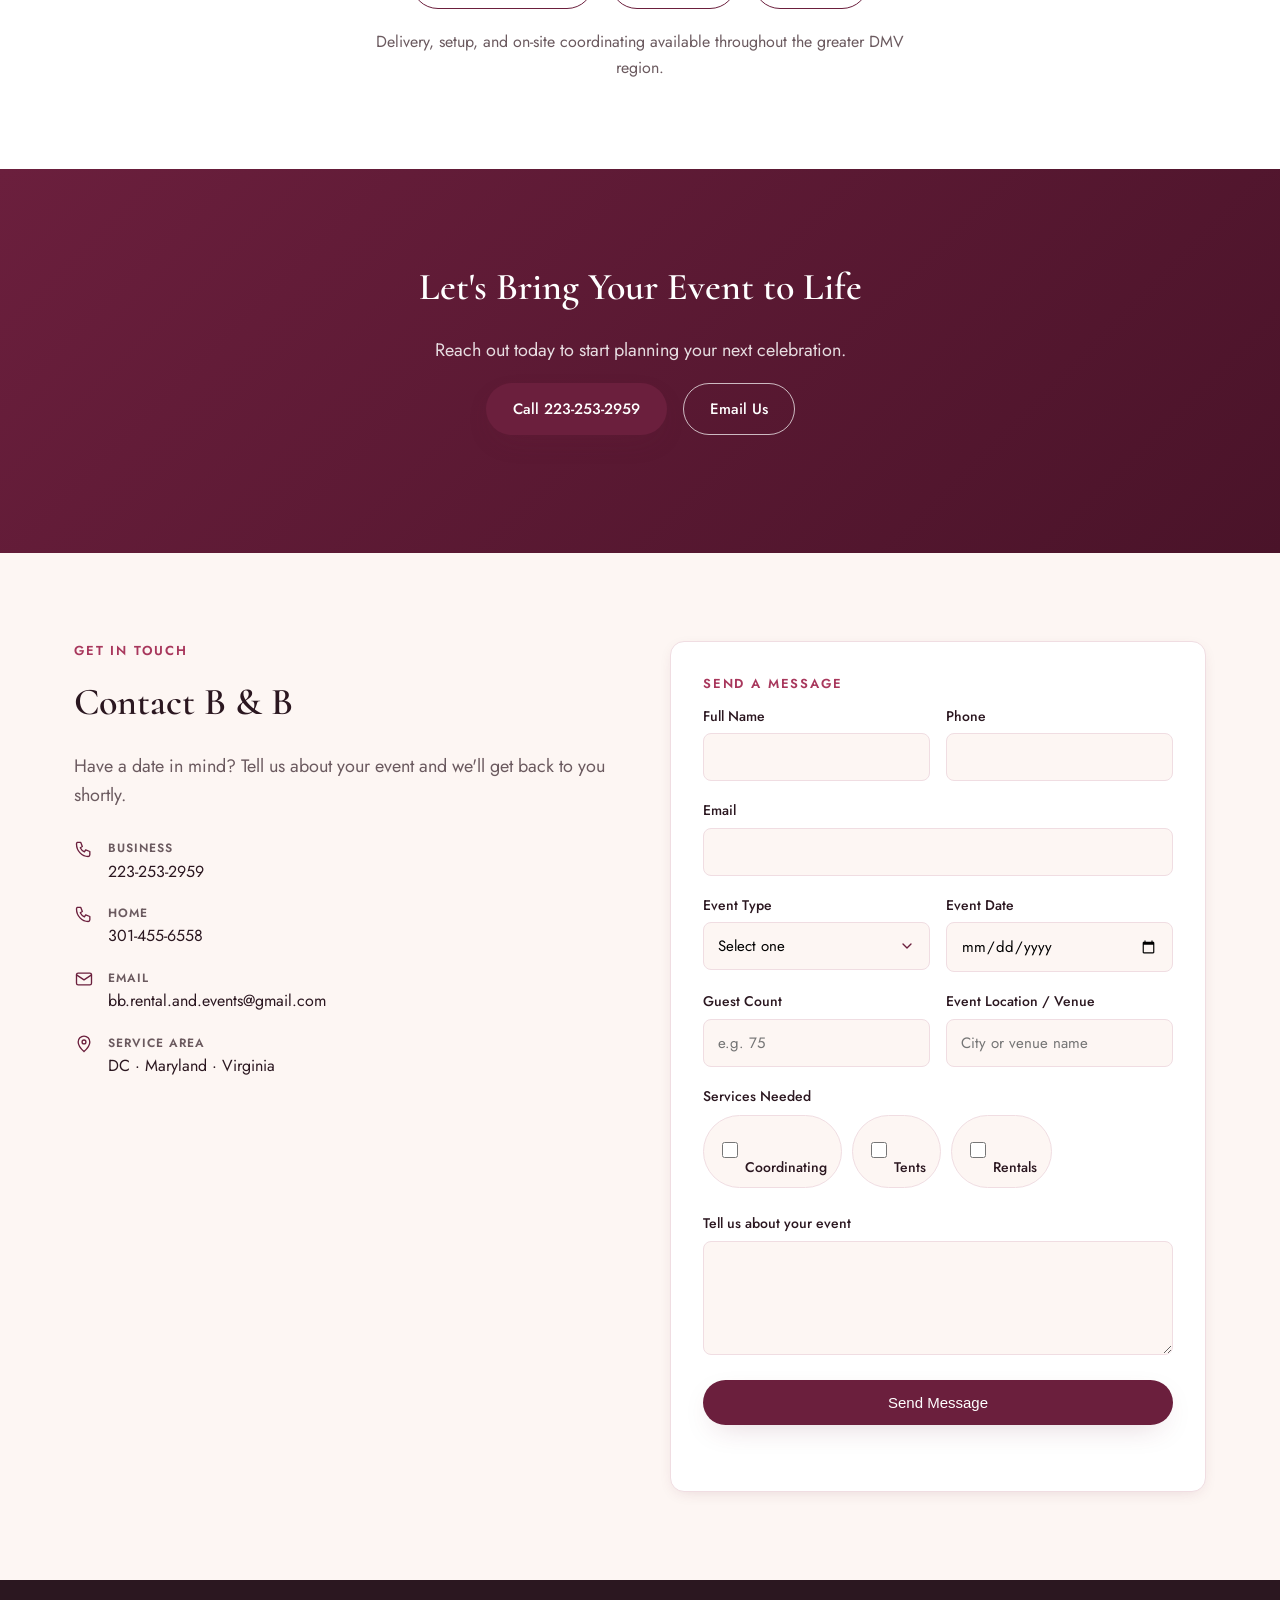
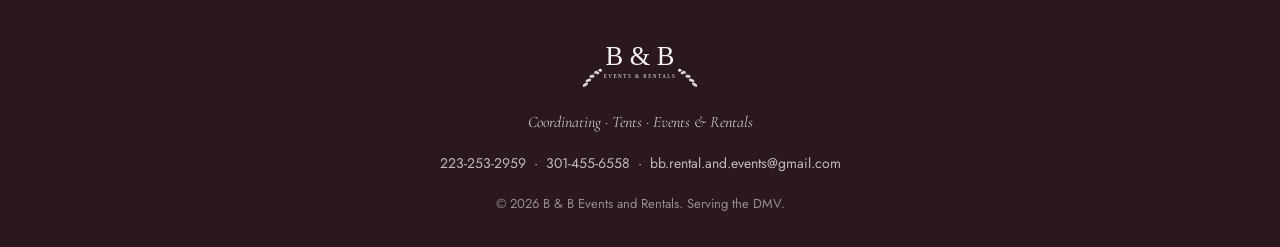
==== commit ed3efda7: "Add real event photos and video to the gallery Replaces the gradient placeholders with two actual re" ====
--- a/index.html
+++ b/index.html
@@ -153,6 +153,10 @@
           </span>
           <h3>Events &amp; Rentals</h3>
           <p>Tables, chairs, linens, and party essentials — quality rentals delivered and set up for your occasion.</p>
+          <div class="chair-thumbs">
+            <img src="assets/gallery/chair-padded.png" alt="White padded folding chair available for rental" loading="lazy">
+            <img src="assets/gallery/chair-fanback.png" alt="White fan-back folding chair available for rental" loading="lazy">
+          </div>
         </article>
 
       </div>
@@ -163,14 +167,19 @@
     <div class="wrap">
       <p class="kicker center">A Look at Our Work</p>
       <h2 class="center">Gallery</h2>
-      <p class="center gallery-note">Event photos coming soon — check back or ask us to see our full portfolio.</p>
+      <p class="center gallery-note">A few shots from recent events — more added regularly.</p>
       <div class="gallery-grid">
-        <div class="gallery-tile g1"></div>
-        <div class="gallery-tile g2"></div>
-        <div class="gallery-tile g3"></div>
-        <div class="gallery-tile g4"></div>
-        <div class="gallery-tile g5"></div>
-        <div class="gallery-tile g6"></div>
+        <div class="gallery-tile">
+          <img src="assets/gallery/reception-ballroom.jpg" alt="Elegant ballroom reception with tall floral centerpieces and draped chair sashes" loading="lazy">
+        </div>
+        <div class="gallery-tile">
+          <img src="assets/gallery/reception-barn.jpg" alt="Rustic barn venue reception with string lights and gold place settings" loading="lazy">
+        </div>
+        <div class="gallery-tile gallery-tile-video">
+          <video autoplay muted loop playsinline preload="metadata" aria-label="Event highlight clip">
+            <source src="assets/gallery/event-highlight.mp4" type="video/mp4">
+          </video>
+        </div>
       </div>
     </div>
   </section>
--- a/styles.css
+++ b/styles.css
@@ -268,6 +268,22 @@
 .service-card h3 { font-size: 21px; }
 .service-card p { color: var(--color-muted-fg); font-size: 15px; margin: 0; }
 
+.chair-thumbs {
+  display: flex;
+  justify-content: center;
+  gap: 12px;
+  margin-top: 18px;
+}
+.chair-thumbs img {
+  width: 56px;
+  height: 56px;
+  object-fit: contain;
+  background: var(--color-background);
+  border: 1px solid var(--color-border);
+  border-radius: 10px;
+  padding: 6px;
+}
+
 .gallery { background: var(--color-background); }
 .gallery-note { color: var(--color-muted-fg); }
 .gallery-grid {
@@ -280,12 +296,17 @@
   aspect-ratio: 4 / 3;
   border-radius: var(--radius);
   background: linear-gradient(135deg, #f6d9e0, #eec3cf);
-}
-.gallery-tile.g2 { background: linear-gradient(135deg, #e9c8d3, #d9a9b8); }
-.gallery-tile.g3 { background: linear-gradient(135deg, #f0dee3, #dcb6c1); }
-.gallery-tile.g4 { background: linear-gradient(135deg, #ecd6cd, #d8b3a8); }
-.gallery-tile.g5 { background: linear-gradient(135deg, #f3e2df, #e0bcc0); }
-.gallery-tile.g6 { background: linear-gradient(135deg, #e6c9d2, #cf9fae); }
+  overflow: hidden;
+  box-shadow: var(--shadow-card);
+}
+.gallery-tile img, .gallery-tile video {
+  width: 100%;
+  height: 100%;
+  object-fit: cover;
+  display: block;
+  transition: transform 400ms var(--ease);
+}
+.gallery-tile:hover img, .gallery-tile:hover video { transform: scale(1.04); }
 
 .reviews { background: var(--color-surface); }
 .reviews-grid {
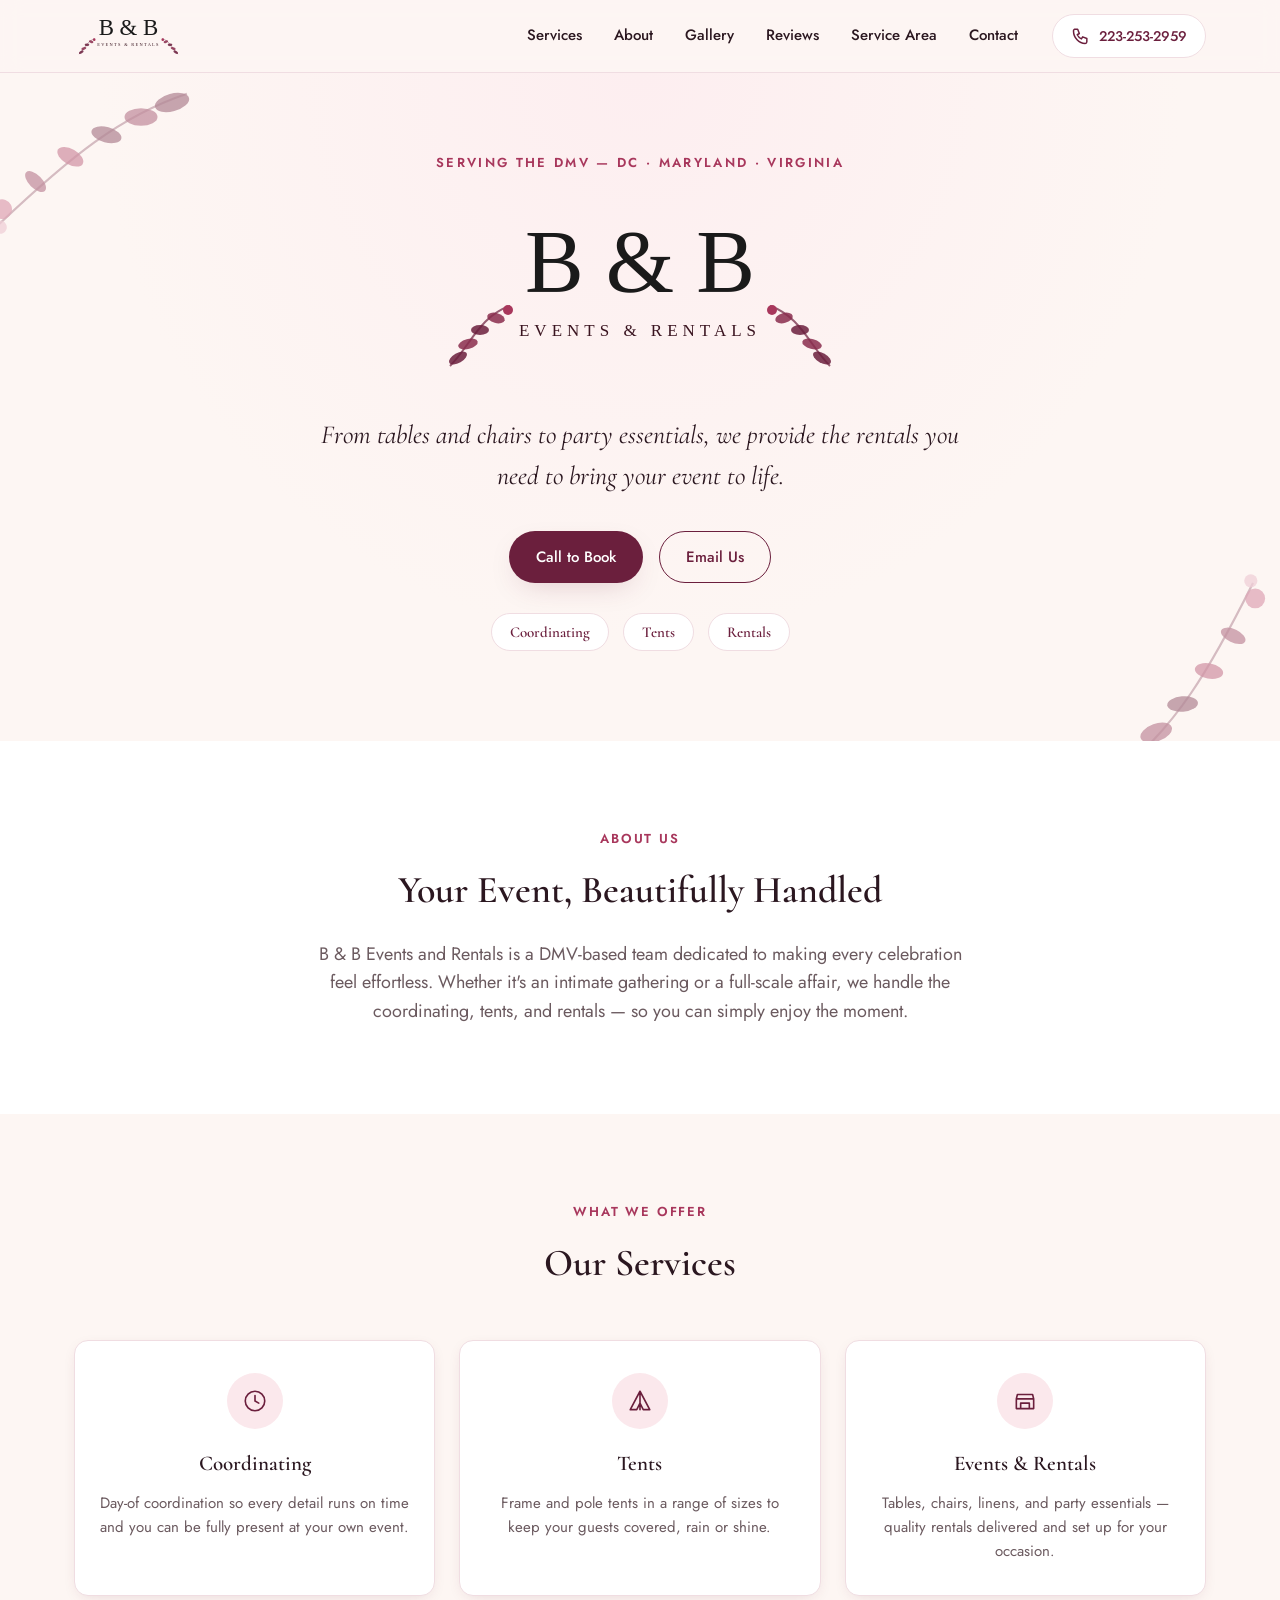
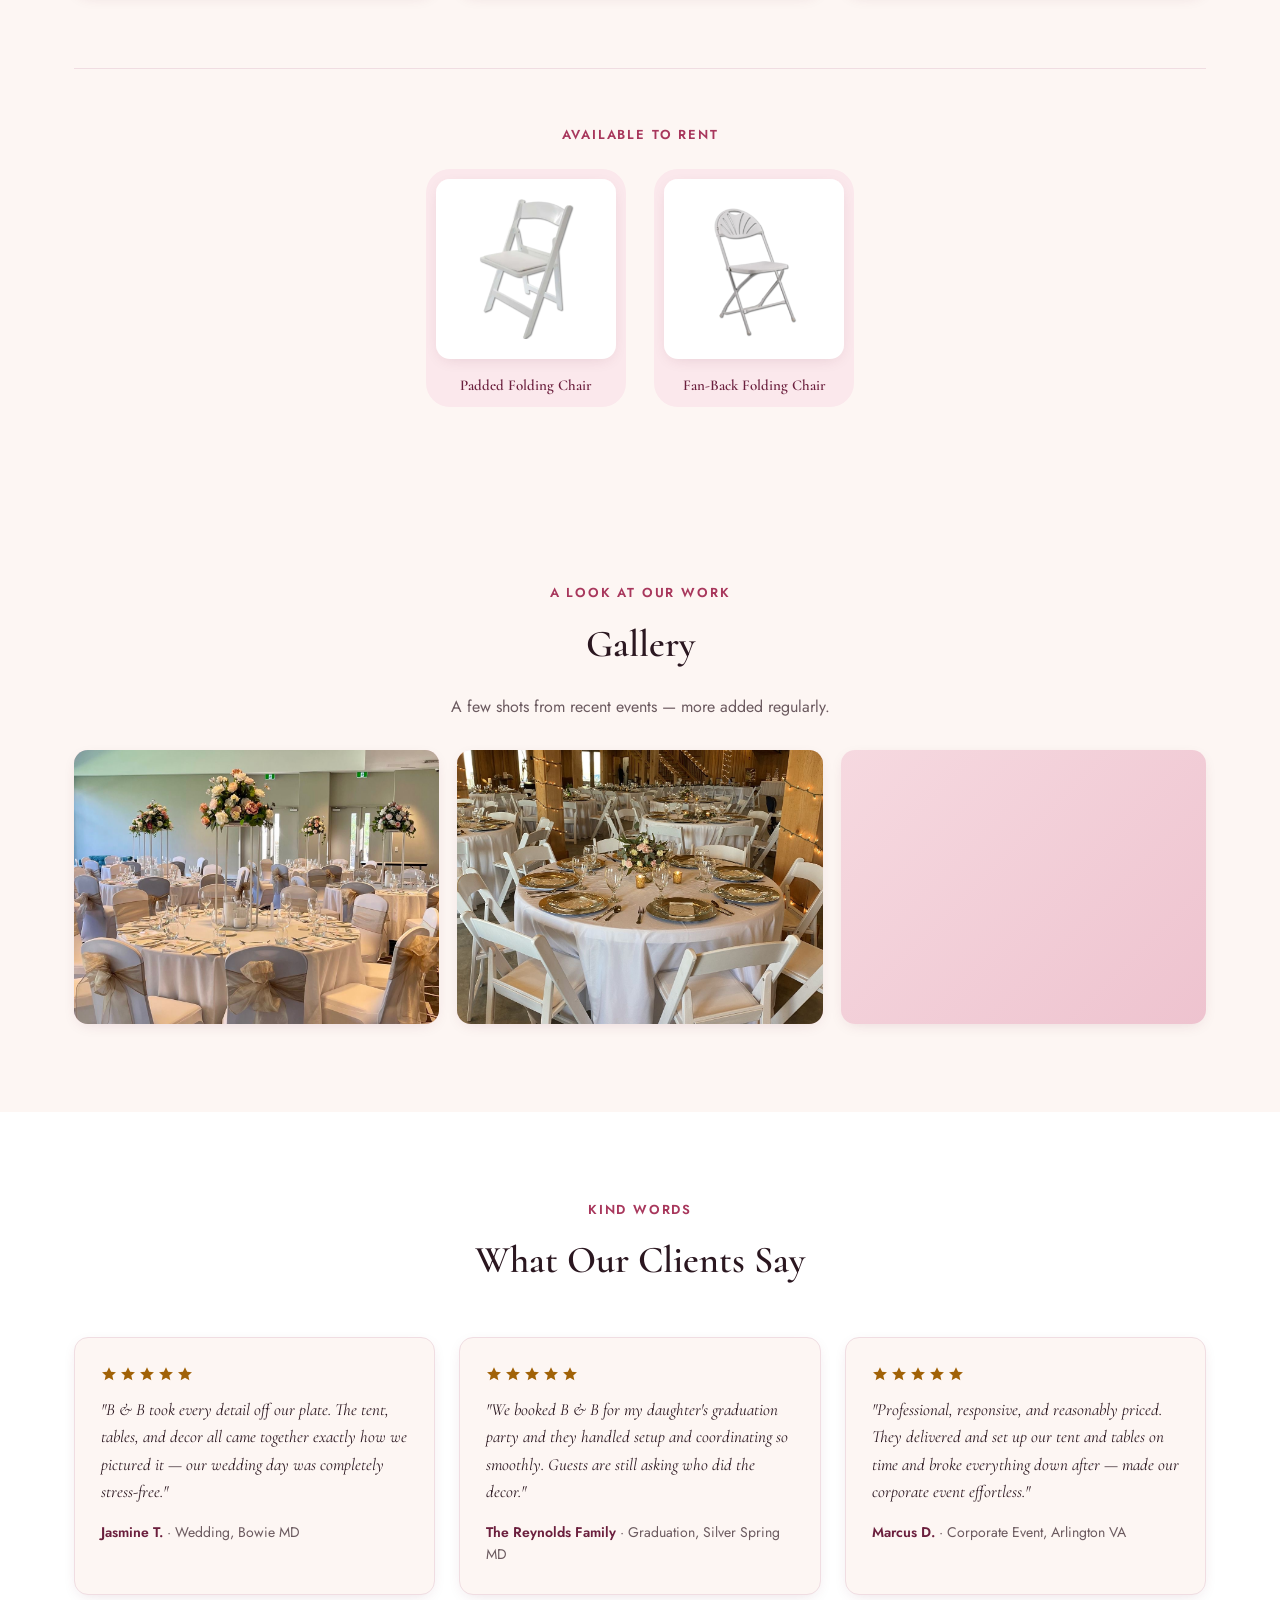
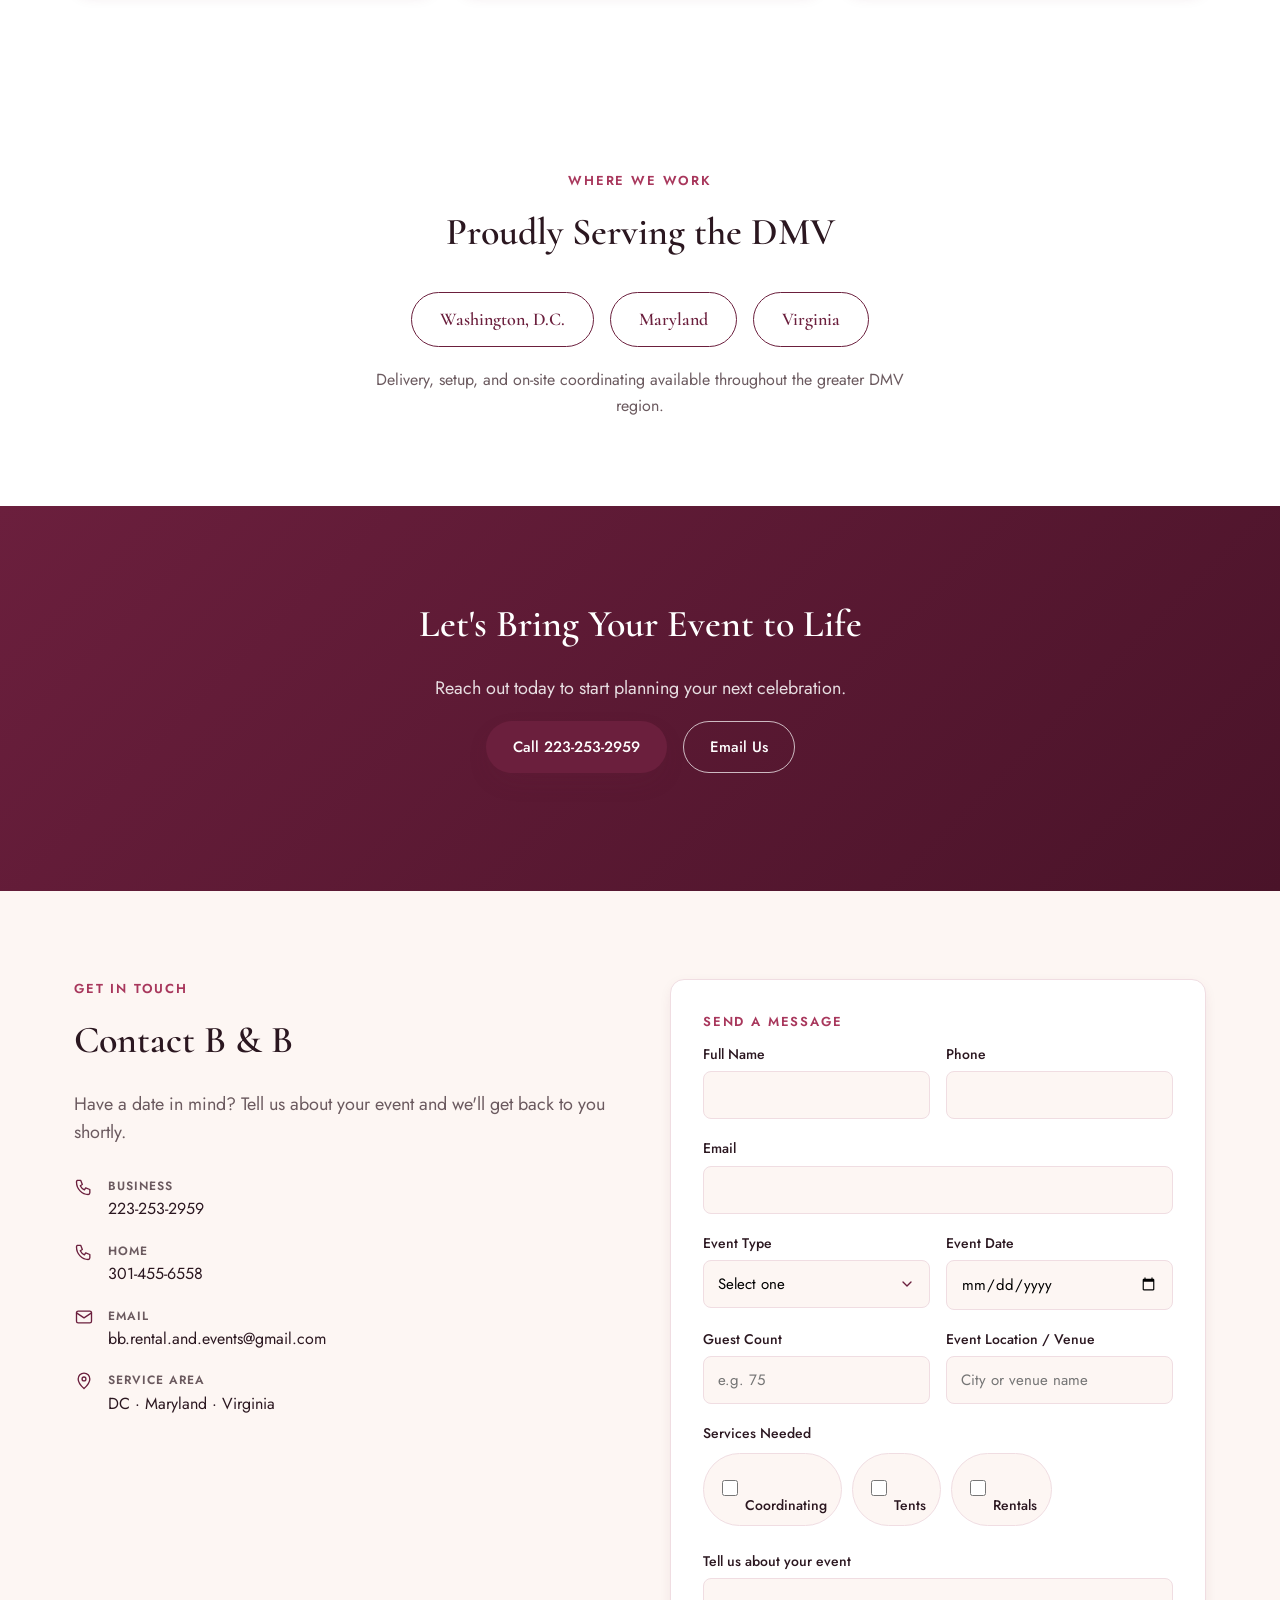
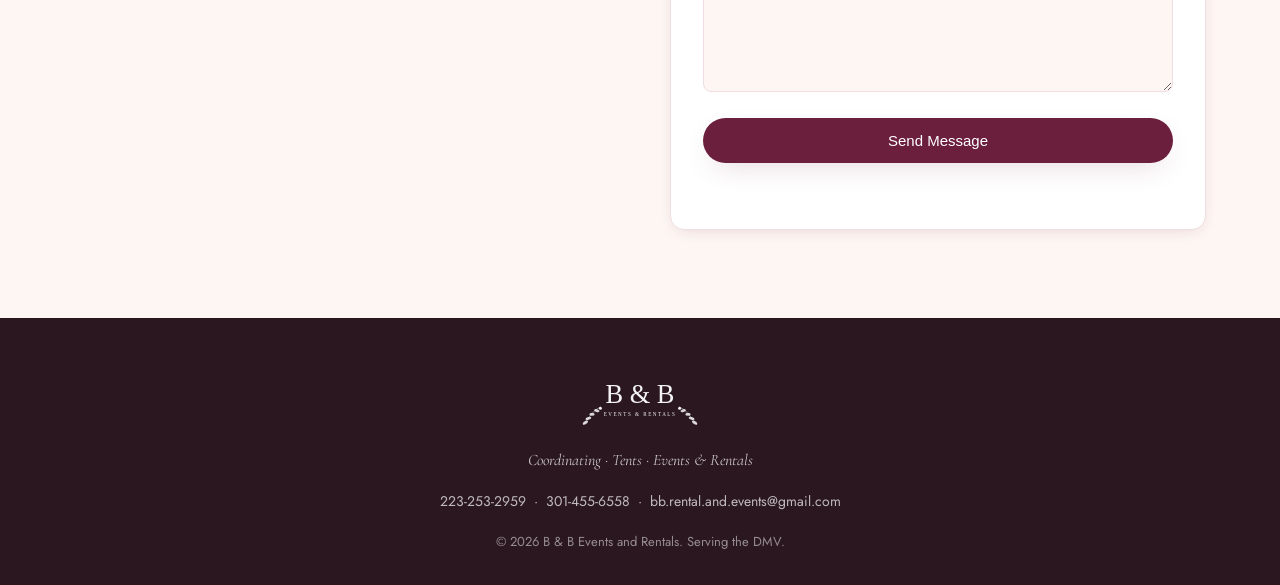
==== commit fde68e35: "Give the rental chair photos a proper showcase Moves the two chair product photos out of a cramped 5" ====
--- a/index.html
+++ b/index.html
@@ -153,12 +153,26 @@
           </span>
           <h3>Events &amp; Rentals</h3>
           <p>Tables, chairs, linens, and party essentials — quality rentals delivered and set up for your occasion.</p>
-          <div class="chair-thumbs">
-            <img src="assets/gallery/chair-padded.png" alt="White padded folding chair available for rental" loading="lazy">
-            <img src="assets/gallery/chair-fanback.png" alt="White fan-back folding chair available for rental" loading="lazy">
-          </div>
-        </article>
-
+        </article>
+
+      </div>
+
+      <div class="rentals-preview">
+        <p class="kicker center">Available To Rent</p>
+        <div class="rental-grid">
+          <div class="rental-card">
+            <div class="rental-card-inner">
+              <img src="assets/gallery/chair-padded.png" alt="White padded folding chair available for rental" loading="lazy">
+            </div>
+            <p class="rental-label">Padded Folding Chair</p>
+          </div>
+          <div class="rental-card">
+            <div class="rental-card-inner">
+              <img src="assets/gallery/chair-fanback.png" alt="White fan-back folding chair available for rental" loading="lazy">
+            </div>
+            <p class="rental-label">Fan-Back Folding Chair</p>
+          </div>
+        </div>
       </div>
     </div>
   </section>
--- a/styles.css
+++ b/styles.css
@@ -268,20 +268,46 @@
 .service-card h3 { font-size: 21px; }
 .service-card p { color: var(--color-muted-fg); font-size: 15px; margin: 0; }
 
-.chair-thumbs {
+.rentals-preview {
+  margin-top: 72px;
+  padding-top: 56px;
+  border-top: 1px solid var(--color-border);
+  text-align: center;
+}
+.rental-grid {
   display: flex;
   justify-content: center;
-  gap: 12px;
-  margin-top: 18px;
-}
-.chair-thumbs img {
-  width: 56px;
-  height: 56px;
+  gap: 28px;
+  flex-wrap: wrap;
+  margin-top: 24px;
+}
+.rental-card {
+  width: 200px;
+  padding: 10px;
+  background: #fbe8ec;
+  border-radius: calc(var(--radius) + 10px);
+}
+.rental-card-inner {
+  aspect-ratio: 1;
+  display: flex;
+  align-items: center;
+  justify-content: center;
+  background: var(--color-surface);
+  border-radius: var(--radius);
+  box-shadow: inset 0 1px 0 rgba(255, 255, 255, 0.6), var(--shadow-card);
+  padding: 20px;
+}
+.rental-card-inner img {
+  max-width: 100%;
+  max-height: 100%;
   object-fit: contain;
-  background: var(--color-background);
-  border: 1px solid var(--color-border);
-  border-radius: 10px;
-  padding: 6px;
+}
+.rental-label {
+  font-family: var(--font-serif);
+  font-weight: 600;
+  font-size: 15px;
+  color: var(--color-primary);
+  margin: 14px 0 0;
 }
 
 .gallery { background: var(--color-background); }
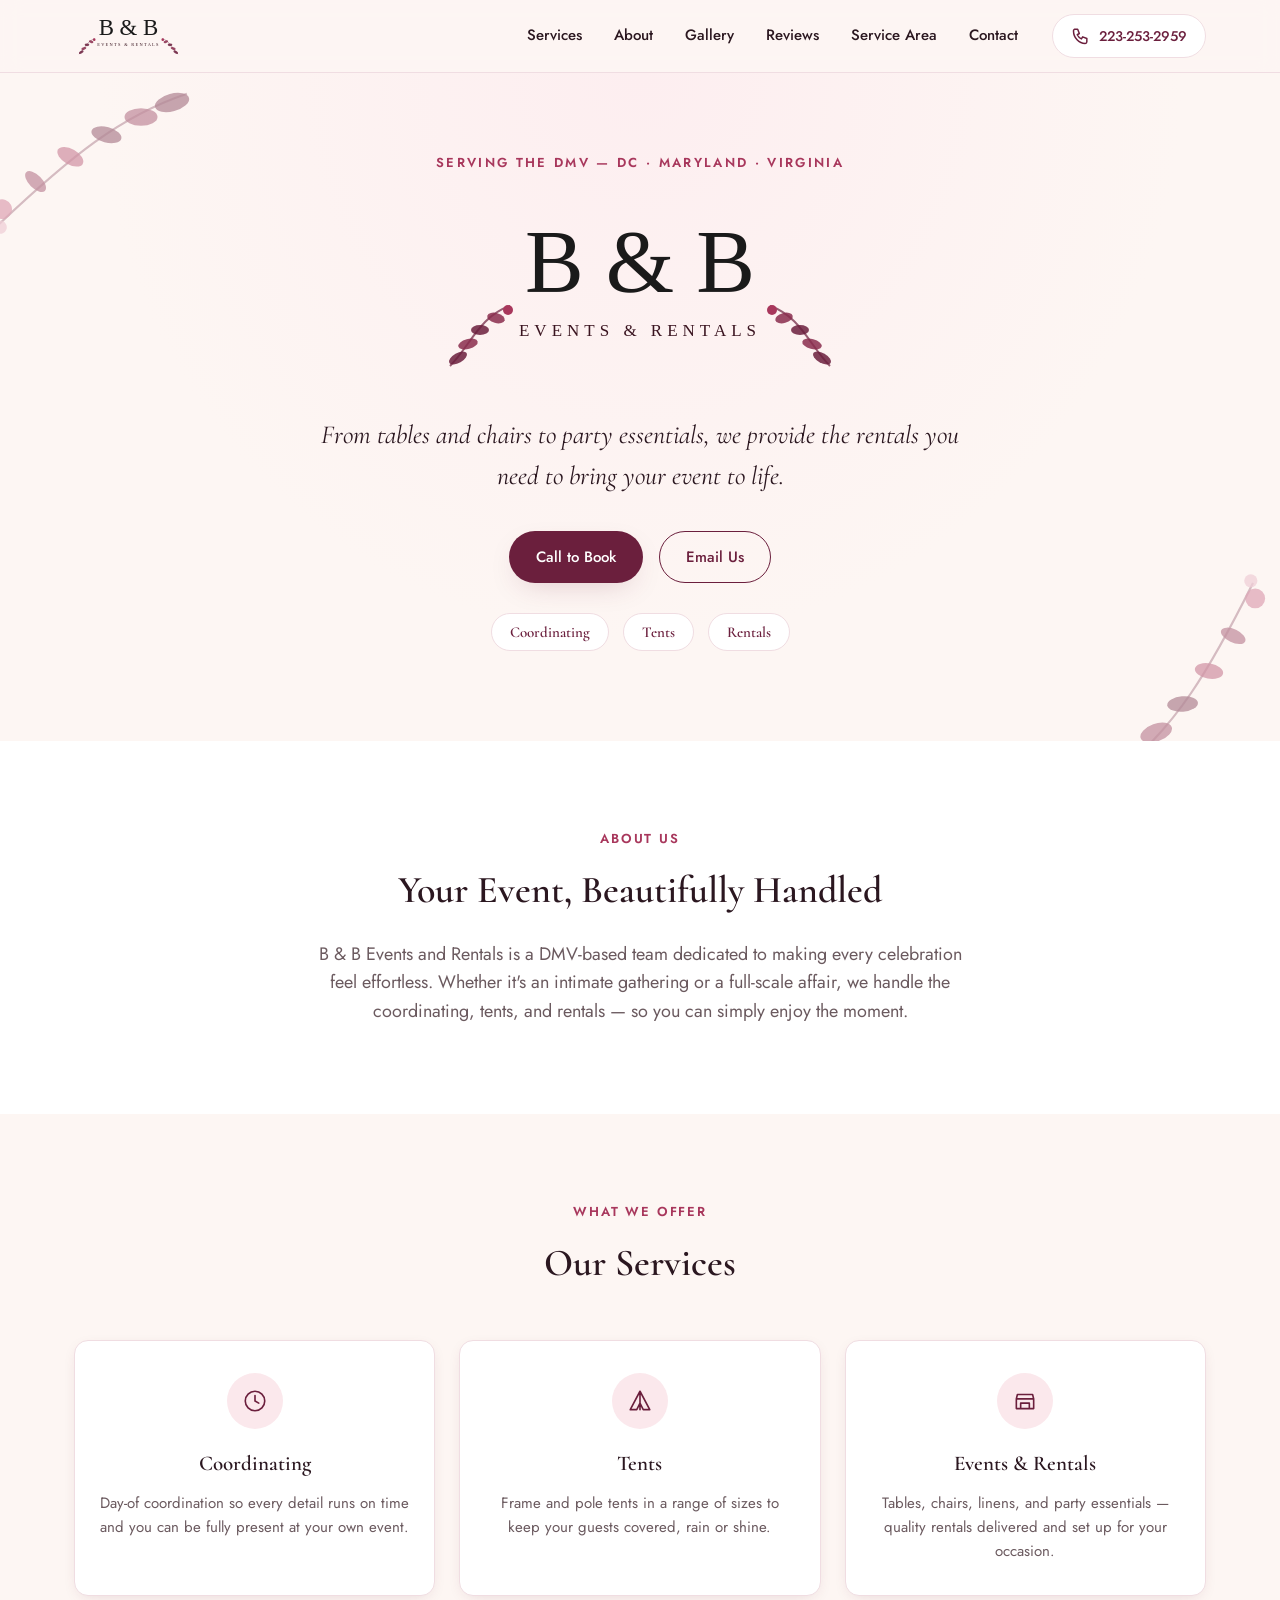
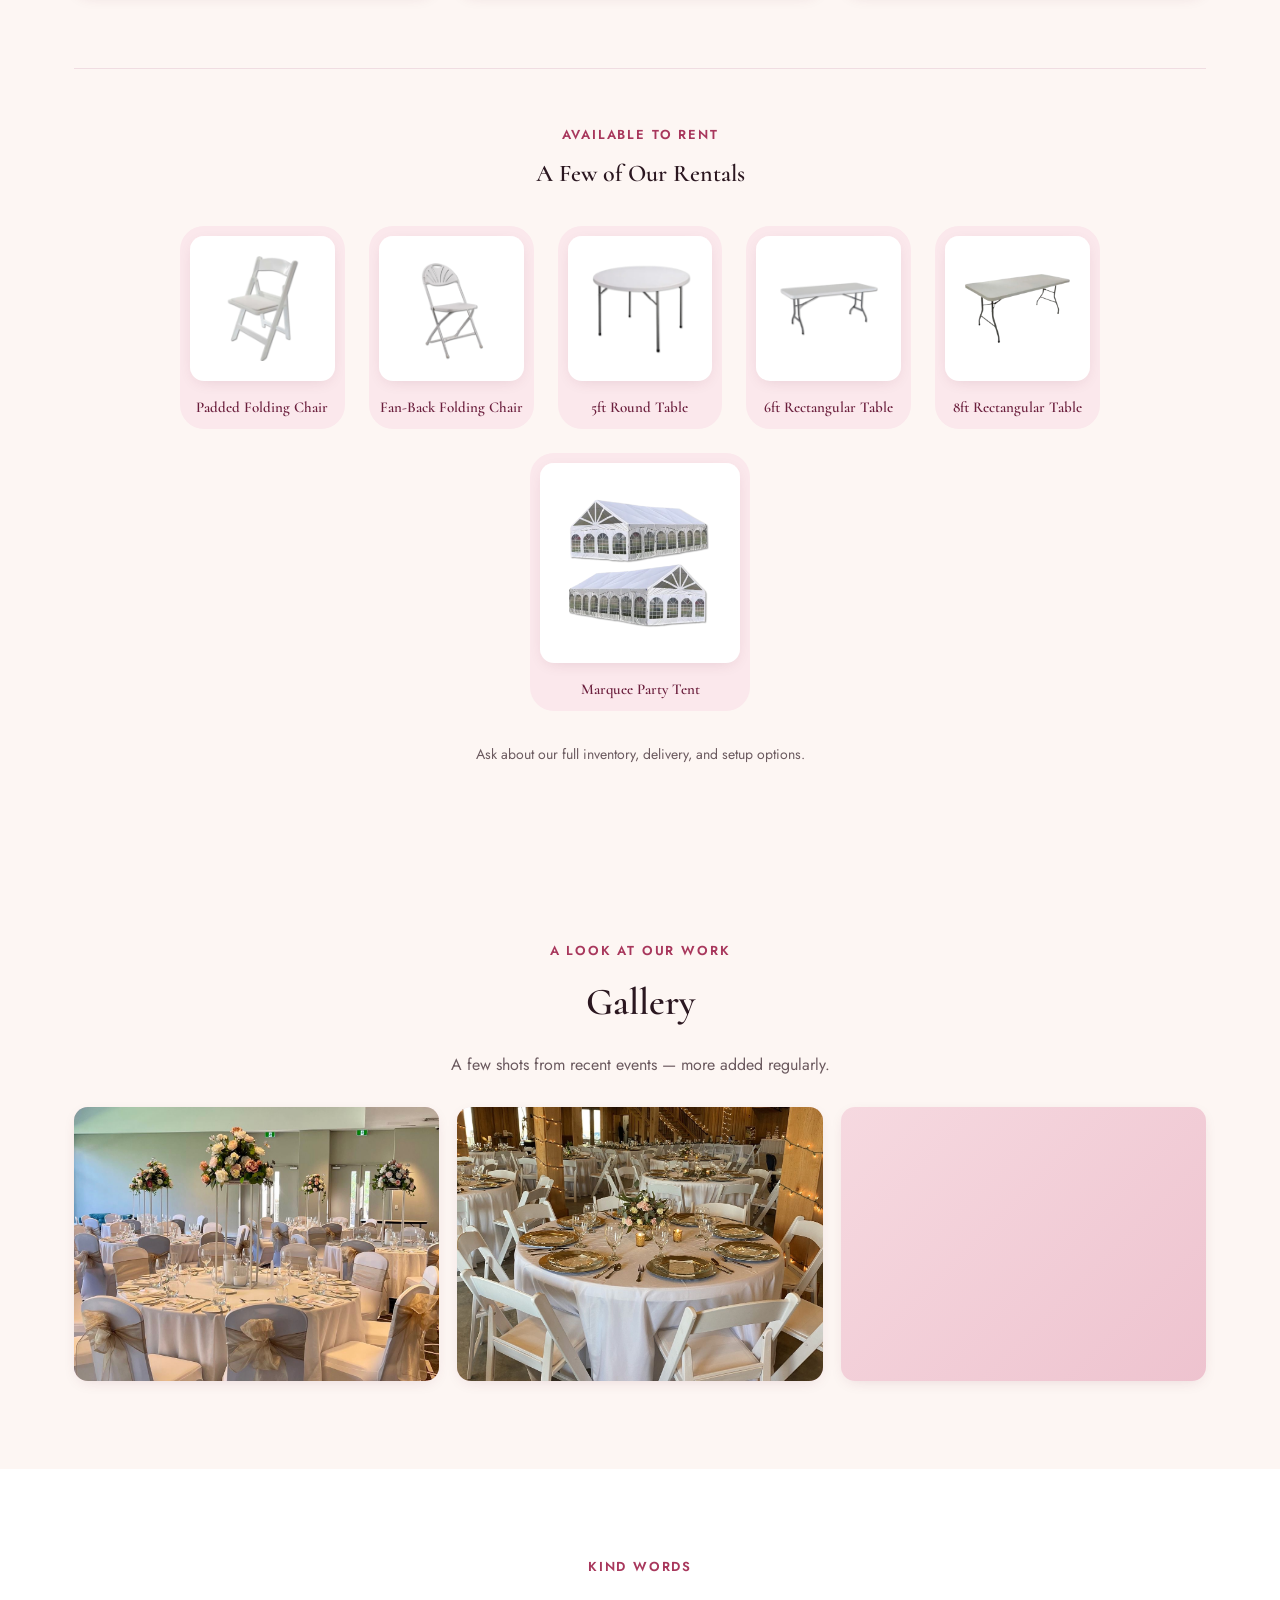
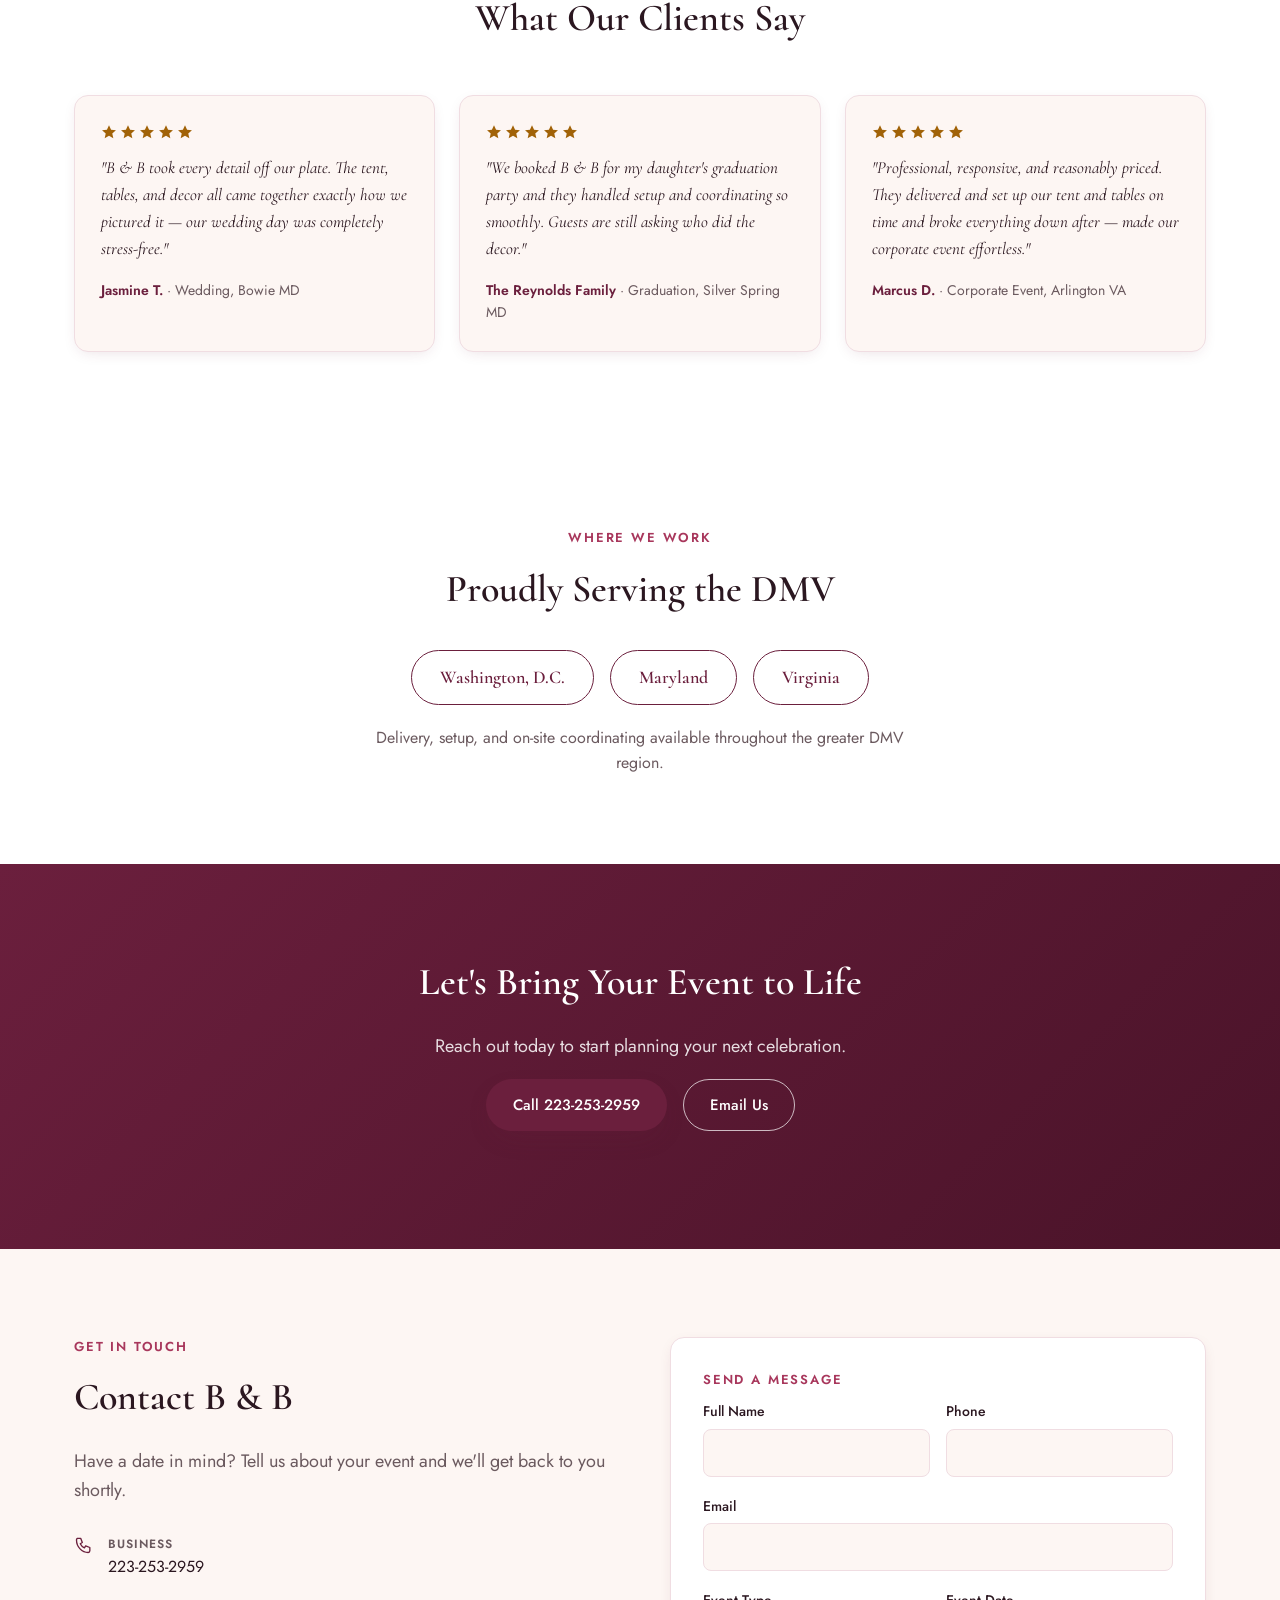
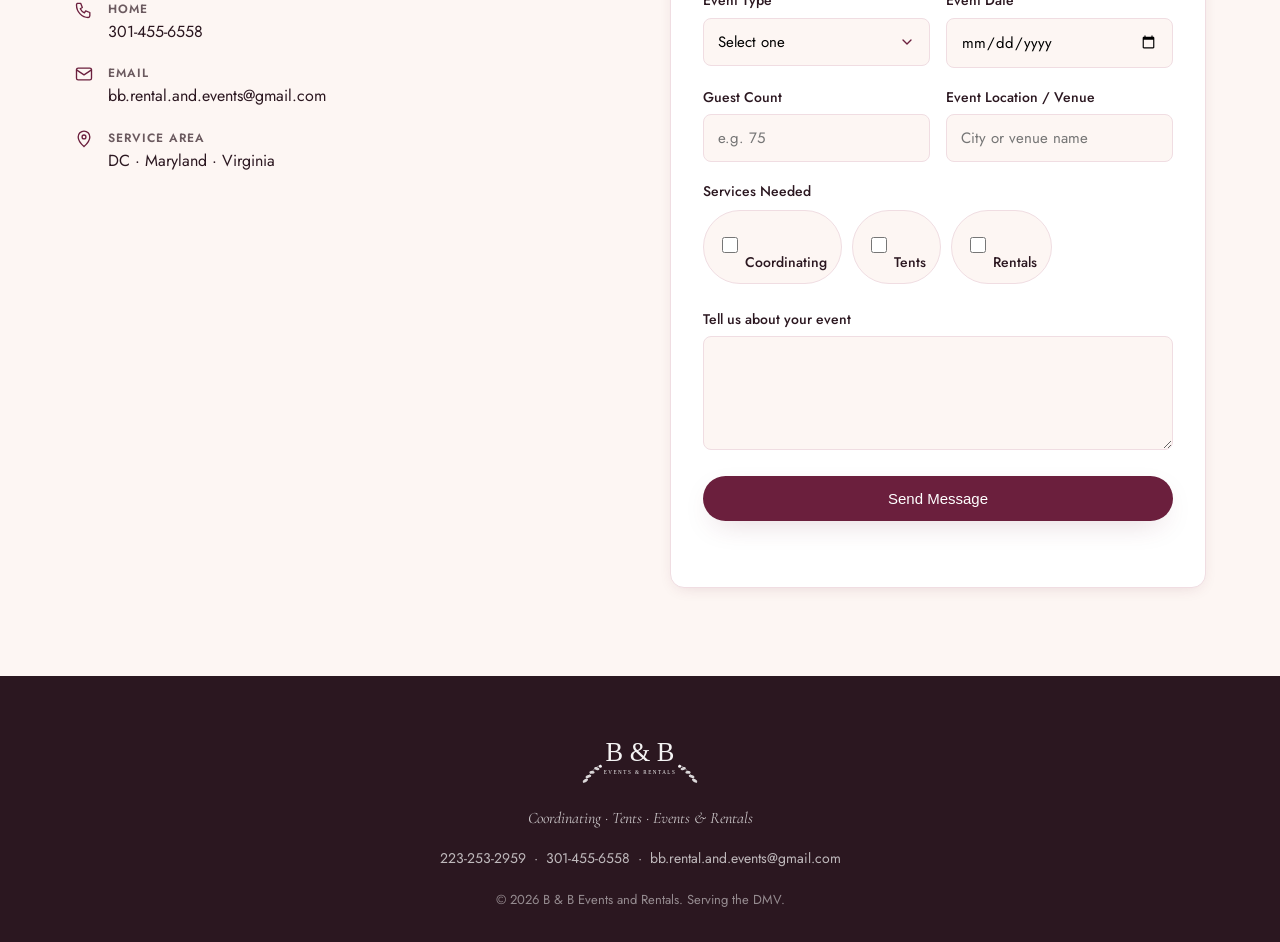
==== commit aa451d35: "Expand rental showcase with tables and tent photos Adds 5ft round table, 6ft and 8ft rectangular tab" ====
--- a/index.html
+++ b/index.html
@@ -159,6 +159,7 @@
 
       <div class="rentals-preview">
         <p class="kicker center">Available To Rent</p>
+        <h3 class="center rentals-heading">A Few of Our Rentals</h3>
         <div class="rental-grid">
           <div class="rental-card">
             <div class="rental-card-inner">
@@ -172,7 +173,32 @@
             </div>
             <p class="rental-label">Fan-Back Folding Chair</p>
           </div>
-        </div>
+          <div class="rental-card">
+            <div class="rental-card-inner">
+              <img src="assets/gallery/table-round-5ft.png" alt="5 foot round folding table available for rental" loading="lazy">
+            </div>
+            <p class="rental-label">5ft Round Table</p>
+          </div>
+          <div class="rental-card">
+            <div class="rental-card-inner">
+              <img src="assets/gallery/table-rect-6ft.png" alt="6 foot rectangular folding table available for rental" loading="lazy">
+            </div>
+            <p class="rental-label">6ft Rectangular Table</p>
+          </div>
+          <div class="rental-card">
+            <div class="rental-card-inner">
+              <img src="assets/gallery/table-rect-8ft.png" alt="8 foot rectangular folding table available for rental" loading="lazy">
+            </div>
+            <p class="rental-label">8ft Rectangular Table</p>
+          </div>
+          <div class="rental-card rental-card-feature">
+            <div class="rental-card-inner">
+              <img src="assets/gallery/tent-marquee.png" alt="Large marquee party tent available for rental" loading="lazy">
+            </div>
+            <p class="rental-label">Marquee Party Tent</p>
+          </div>
+        </div>
+        <p class="center rentals-note">Ask about our full inventory, delivery, and setup options.</p>
       </div>
     </div>
   </section>
--- a/styles.css
+++ b/styles.css
@@ -274,18 +274,25 @@
   border-top: 1px solid var(--color-border);
   text-align: center;
 }
+.rentals-heading { font-size: 24px; margin: 6px 0 0; }
 .rental-grid {
-  display: flex;
-  justify-content: center;
-  gap: 28px;
-  flex-wrap: wrap;
-  margin-top: 24px;
+  display: grid;
+  grid-template-columns: repeat(auto-fit, minmax(150px, 1fr));
+  gap: 24px;
+  max-width: 920px;
+  margin: 32px auto 0;
 }
 .rental-card {
-  width: 200px;
   padding: 10px;
   background: #fbe8ec;
   border-radius: calc(var(--radius) + 10px);
+  transition: transform 220ms var(--ease), box-shadow 220ms var(--ease);
+}
+.rental-card:hover { transform: translateY(-4px); }
+.rental-card-feature {
+  grid-column: 1 / -1;
+  max-width: 220px;
+  margin: 0 auto;
 }
 .rental-card-inner {
   aspect-ratio: 1;
@@ -309,6 +316,11 @@
   color: var(--color-primary);
   margin: 14px 0 0;
 }
+.rentals-note {
+  color: var(--color-muted-fg);
+  font-size: 14px;
+  margin: 32px 0 0;
+}
 
 .gallery { background: var(--color-background); }
 .gallery-note { color: var(--color-muted-fg); }
